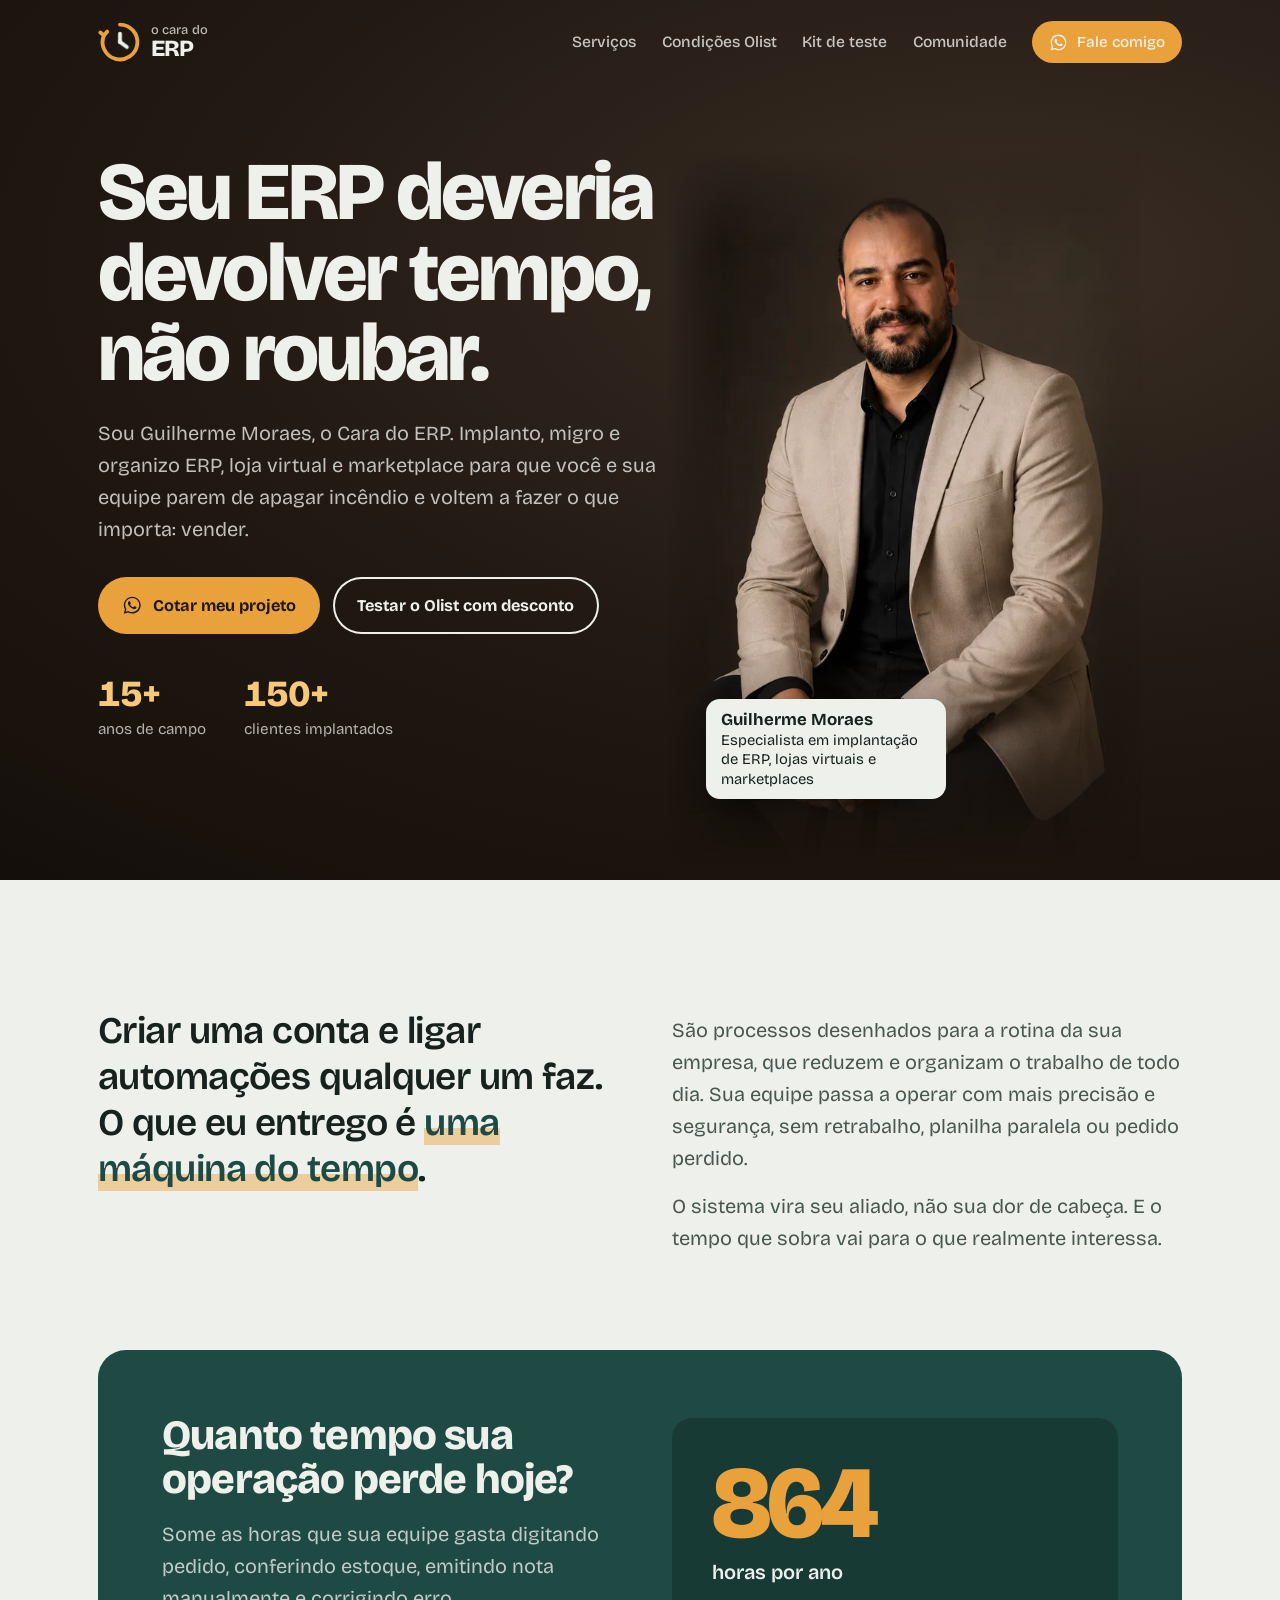
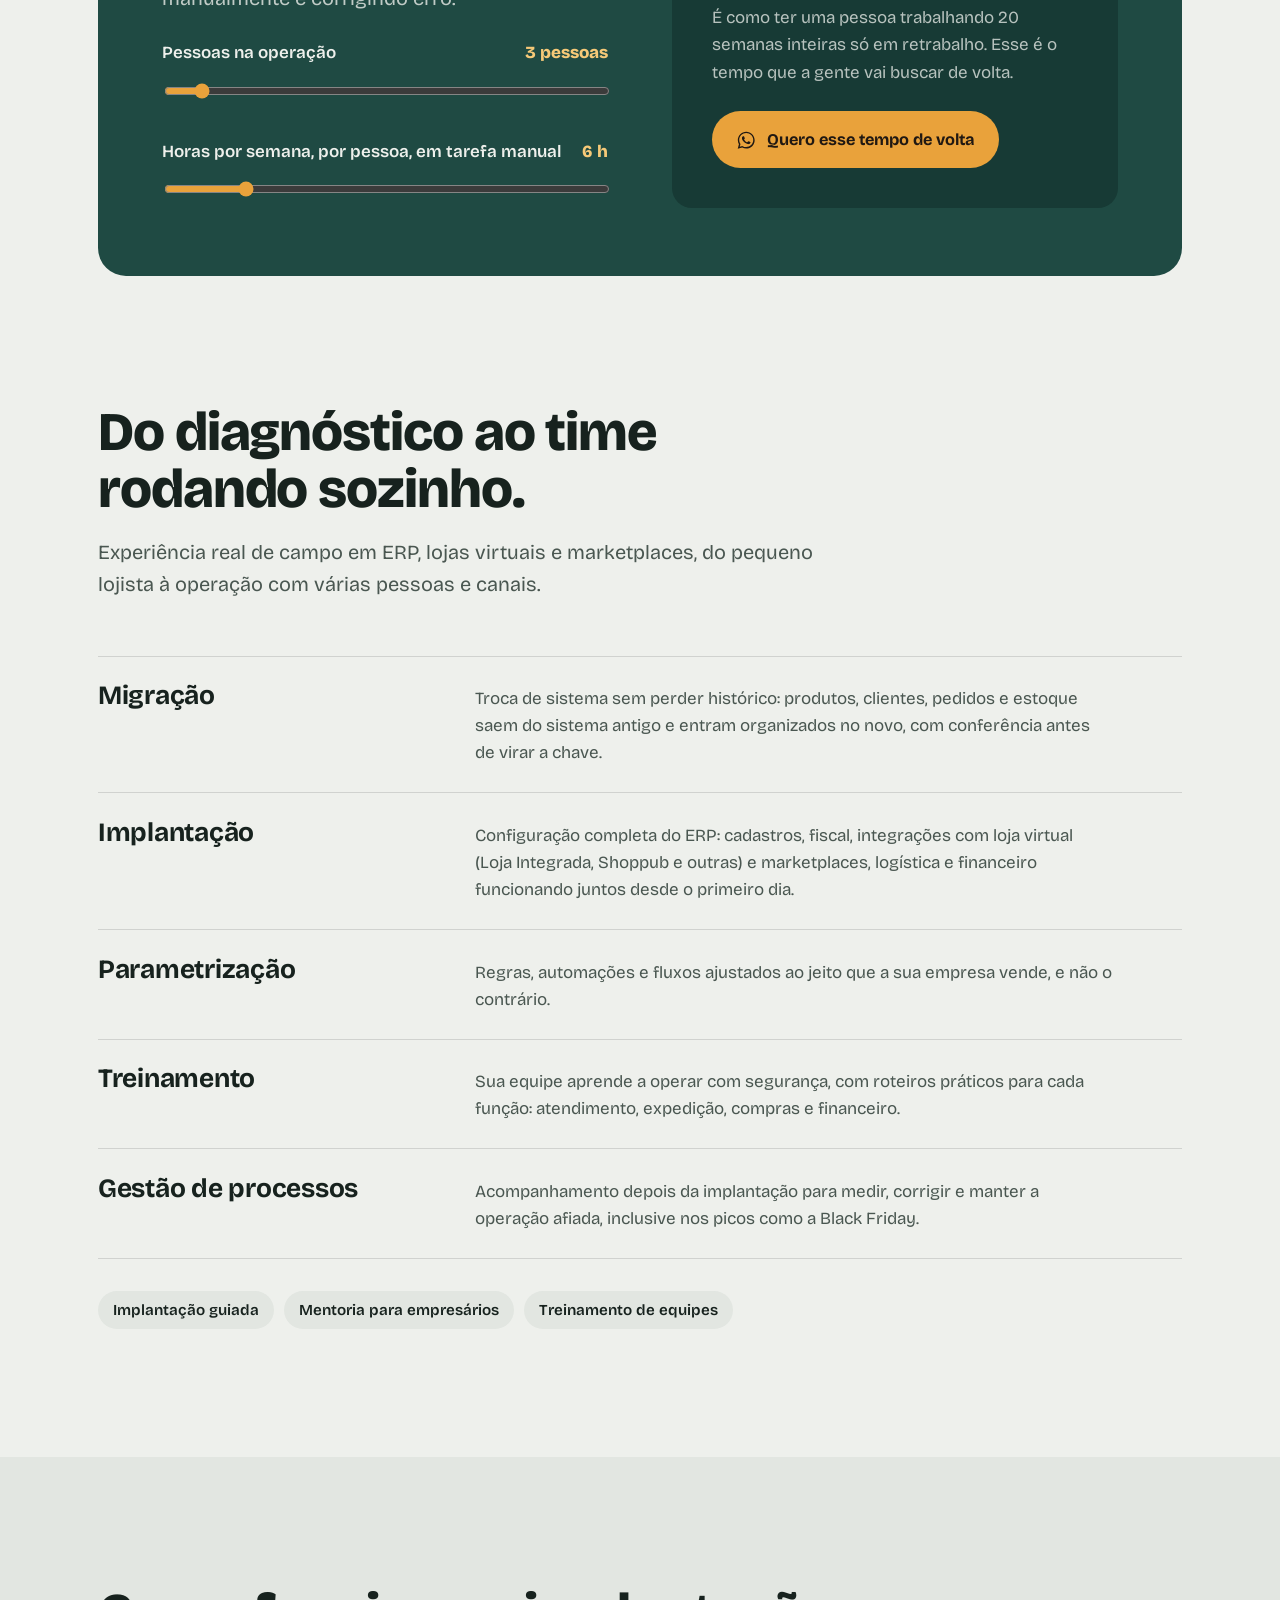
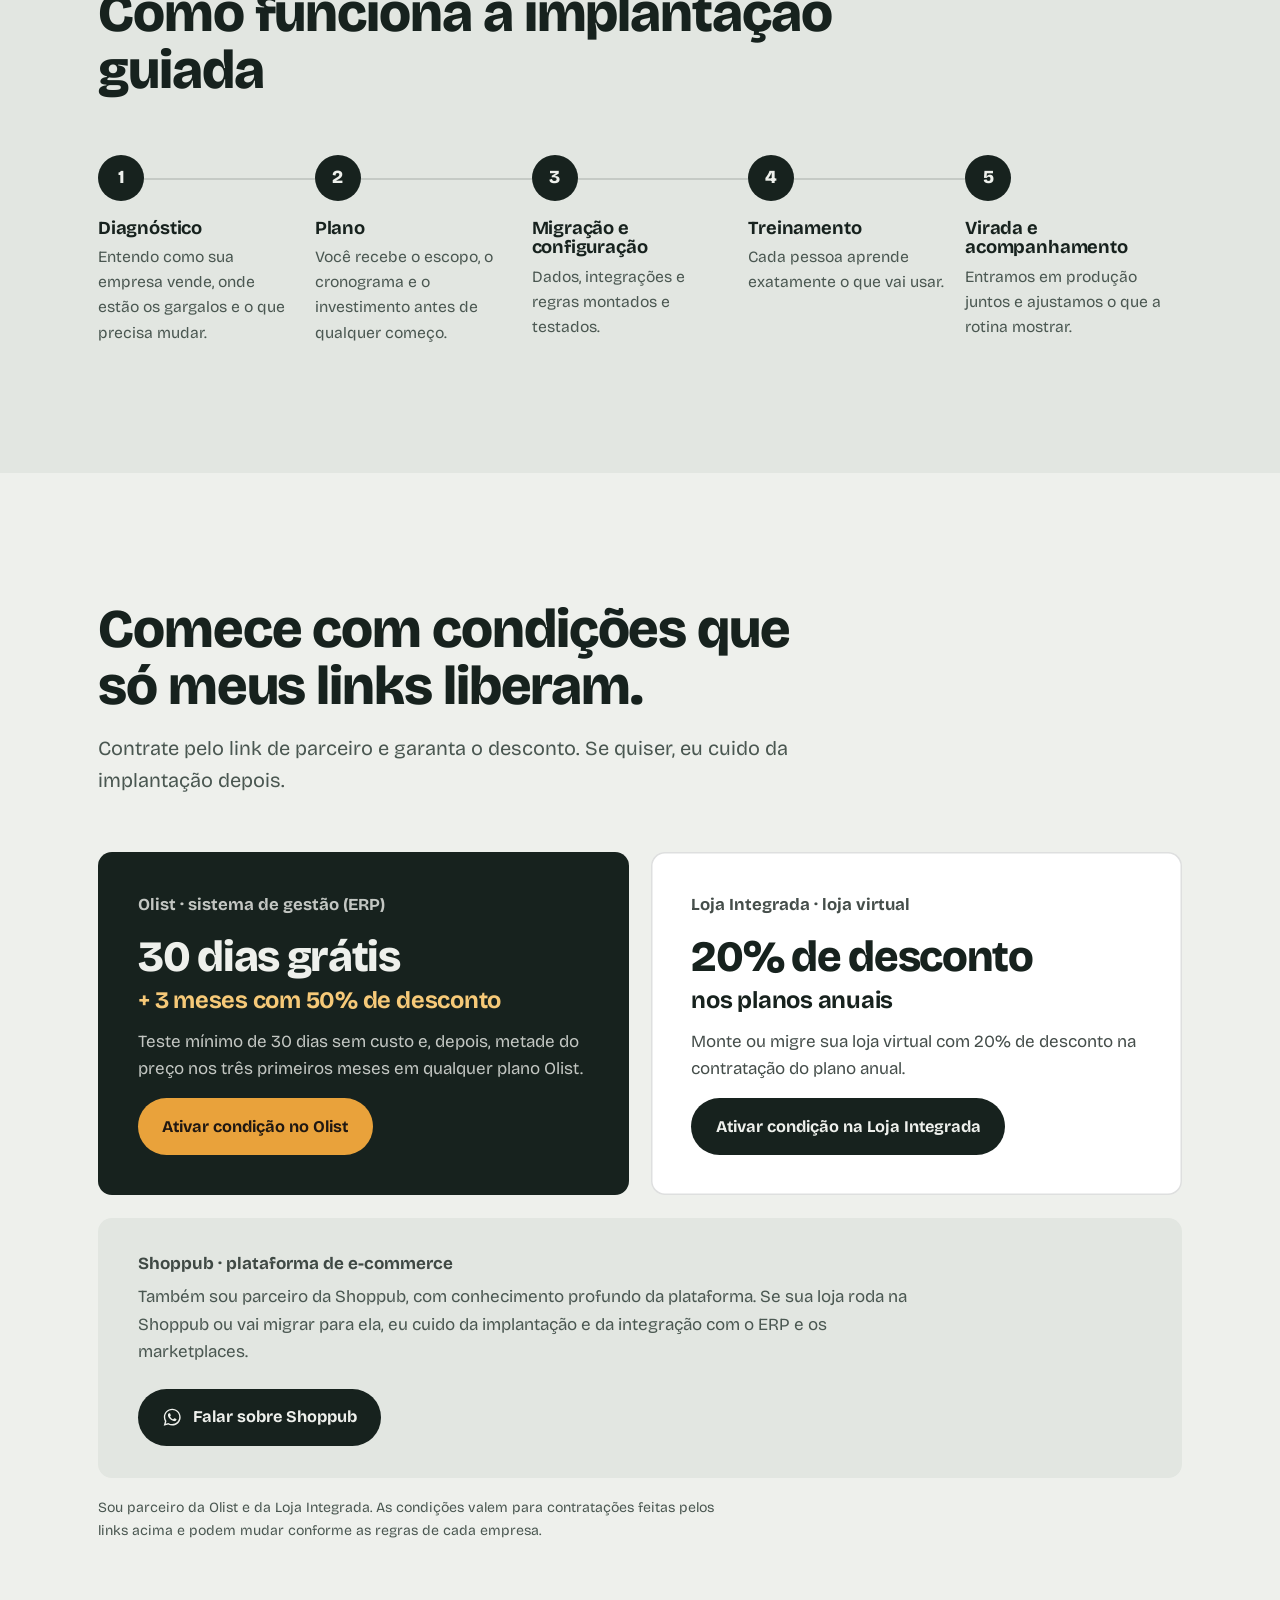
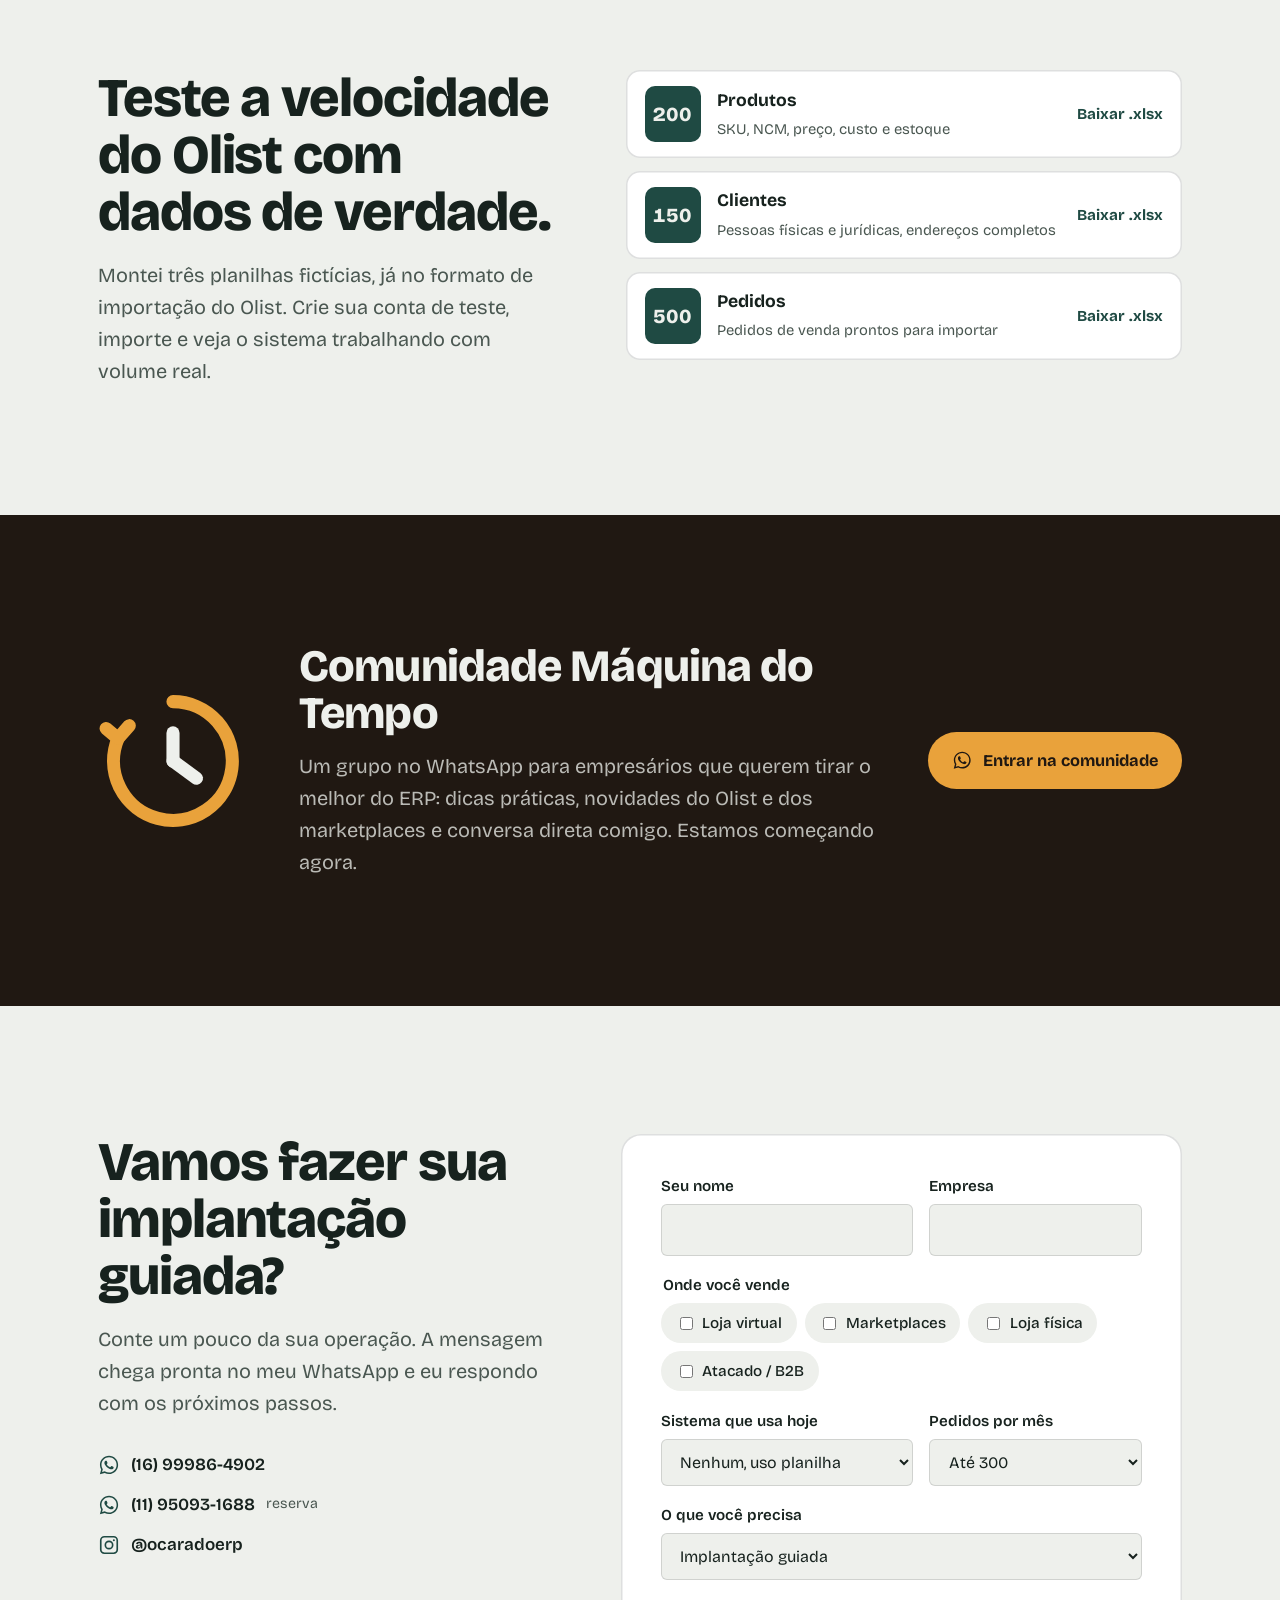
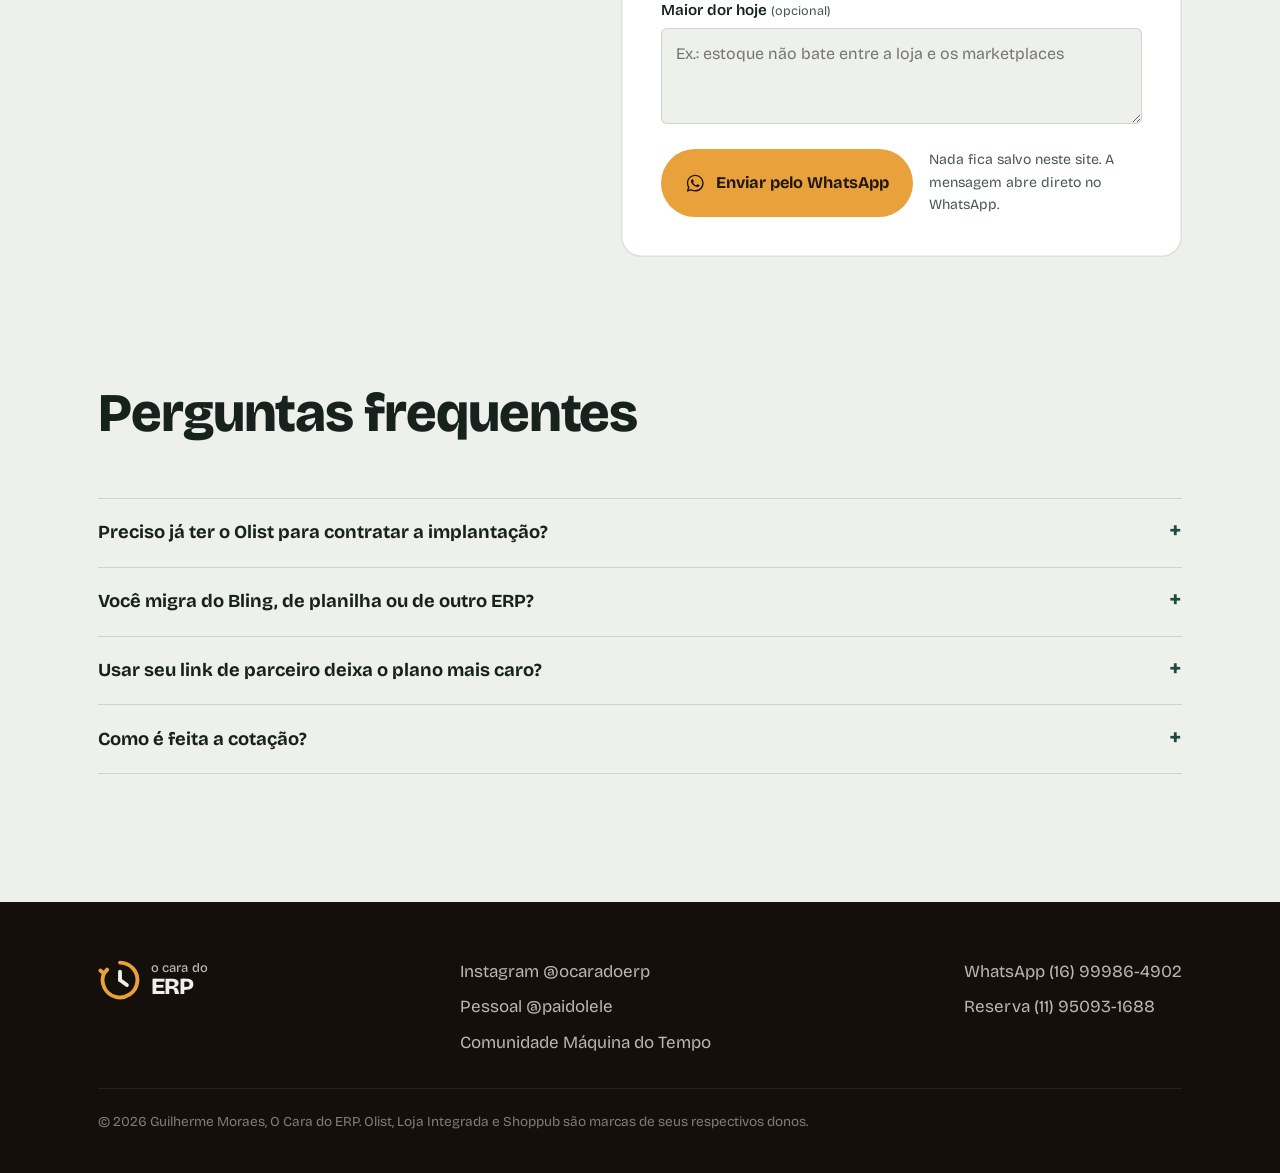
==== index.html @ 2f82018b "Add files via upload" ====
<!doctype html>
<html lang="pt-BR">
<head>
<meta charset="utf-8">
<meta name="viewport" content="width=device-width, initial-scale=1">
<title>O Cara do ERP · Guilherme Moraes | Implantação e migração de ERP, lojas virtuais e marketplaces</title>
<meta name="description" content="Guilherme Moraes, O Cara do ERP: mais de 15 anos e 150 clientes em implantação, migração, parametrização e treinamento de ERP, lojas virtuais e marketplaces. Condições exclusivas Olist e Loja Integrada.">
<link rel="canonical" href="https://www.ocaradoerp.com.br/">
<meta name="theme-color" content="#201812">
<meta property="og:type" content="website">
<meta property="og:locale" content="pt_BR">
<meta property="og:url" content="https://www.ocaradoerp.com.br/">
<meta property="og:title" content="O Cara do ERP · Guilherme Moraes">
<meta property="og:description" content="Seu ERP deveria devolver tempo, não roubar. Implantação guiada, migração, mentoria e treinamento.">
<meta property="og:image" content="https://www.ocaradoerp.com.br/assets/img/og-ocaradoerp.jpg">
<meta property="og:image:width" content="1200">
<meta property="og:image:height" content="630">
<meta name="twitter:card" content="summary_large_image">
<link rel="icon" href="assets/img/favicon.svg" type="image/svg+xml">
<link rel="apple-touch-icon" href="assets/img/apple-touch-icon.png">
<link rel="preconnect" href="https://fonts.googleapis.com">
<link rel="preconnect" href="https://fonts.gstatic.com" crossorigin>
<link href="https://fonts.googleapis.com/css2?family=Bricolage+Grotesque:opsz,wght@12..96,400;12..96,500;12..96,600;12..96,700;12..96,800&display=swap" rel="stylesheet">

<script type="application/ld+json">
{
  "@context": "https://schema.org",
  "@type": "ProfessionalService",
  "name": "O Cara do ERP",
  "url": "https://www.ocaradoerp.com.br/",
  "image": "https://www.ocaradoerp.com.br/assets/img/guilherme-moraes-1000.jpg",
  "telephone": "+55 16 99986-4902",
  "areaServed": "BR",
  "description": "Implantação, migração, parametrização, treinamento e gestão de processos em ERP, lojas virtuais e marketplaces.",
  "founder": {
    "@type": "Person",
    "name": "Guilherme Moraes",
    "jobTitle": "Especialista em implantação de ERP",
    "sameAs": ["https://www.instagram.com/ocaradoerp/"]
  },
  "sameAs": ["https://www.instagram.com/ocaradoerp/"]
}
</script>

<!--
  RASTREAMENTO (opcional) — para tráfego pago, descomente e troque os IDs:
  1) Google Analytics 4: troque G-XXXXXXXXXX
  <script async src="https://www.googletagmanager.com/gtag/js?id=G-XXXXXXXXXX"></script>
  <script>window.dataLayer=window.dataLayer||[];function gtag(){dataLayer.push(arguments)}gtag('js',new Date());gtag('config','G-XXXXXXXXXX');</script>

  2) Meta Pixel (Instagram/Facebook Ads): troque SEU_PIXEL_ID
  <script>!function(f,b,e,v,n,t,s){if(f.fbq)return;n=f.fbq=function(){n.callMethod?n.callMethod.apply(n,arguments):n.queue.push(arguments)};if(!f._fbq)f._fbq=n;n.push=n;n.loaded=!0;n.version='2.0';n.queue=[];t=b.createElement(e);t.async=!0;t.src=v;s=b.getElementsByTagName(e)[0];s.parentNode.insertBefore(t,s)}(window,document,'script','https://connect.facebook.net/en_US/fbevents.js');fbq('init','SEU_PIXEL_ID');fbq('track','PageView');</script>

  Os cliques em WhatsApp, Olist, Loja Integrada, downloads e envio da cotação já disparam eventos automaticamente.
-->

<style>
:root{
  --cafe:#201812;
  --cafe-2:#2c221b;
  --papel:#EEF0EC;
  --papel-2:#E2E6E1;
  --tinta:#17221E;
  --tinta-2:#4A5751;
  --petroleo:#1F4A43;
  --petroleo-2:#173A35;
  --ambar:#E9A23B;
  --ambar-claro:#F6C978;
  --linha:rgba(23,34,30,.14);
  --raio-s:6px;
  --raio-m:14px;
  --gutter:clamp(16px,4vw,48px);
  --largura:1180px;
}
*{box-sizing:border-box}
html{scroll-behavior:smooth;-webkit-text-size-adjust:100%}
@media (prefers-reduced-motion:reduce){html{scroll-behavior:auto}*{animation:none!important;transition:none!important}}
body{margin:0;background:var(--papel);color:var(--tinta);font-family:"Bricolage Grotesque",system-ui,sans-serif;font-size:1.0625rem;line-height:1.6;font-optical-sizing:auto;overflow-x:hidden}
img{max-width:100%;display:block}
a{color:inherit}
:focus-visible{outline:3px solid var(--ambar);outline-offset:3px;border-radius:4px}
.wrap{max-width:var(--largura);margin:0 auto;padding:0 var(--gutter)}
h1,h2,h3{line-height:1.05;margin:0;font-weight:700;letter-spacing:-.02em}
h2{font-size:clamp(2rem,4.6vw,3.4rem);font-weight:800}
h3{font-size:1.3rem;letter-spacing:-.01em}
p{margin:0}
.lead{font-size:clamp(1.1rem,1.6vw,1.25rem);color:var(--tinta-2);max-width:60ch}

/* botões */
.btn{display:inline-flex;align-items:center;gap:.6em;font:inherit;font-weight:700;font-size:1.02rem;text-decoration:none;border:0;border-radius:999px;padding:.95em 1.5em;cursor:pointer;white-space:nowrap;transition:transform .15s ease,background-color .15s ease}
.btn:active{transform:translateY(1px)}
.btn svg{width:1.25em;height:1.25em;flex:none}
.btn-zap{background:var(--ambar);color:var(--cafe)}
.btn-zap:hover{background:var(--ambar-claro)}
.btn-linha{background:transparent;color:inherit;box-shadow:inset 0 0 0 2px currentColor}
.btn-linha:hover{background:rgba(255,255,255,.08)}
.btn-escuro{background:var(--tinta);color:var(--papel)}
.btn-escuro:hover{background:var(--petroleo)}

/* topo */
.topo{position:absolute;inset:0 0 auto 0;z-index:5}
.topo .wrap{display:flex;align-items:center;justify-content:space-between;height:84px}
.marca{display:flex;align-items:center;gap:.55rem;text-decoration:none;color:var(--papel)}
.marca svg{width:44px;height:44px;flex:none}
.marca span{display:flex;flex-direction:column;line-height:1}
.marca small{font-size:.8rem;font-weight:500;opacity:.75;letter-spacing:.01em}
.marca b{font-size:1.45rem;font-weight:800;letter-spacing:-.03em}
.topo nav{display:flex;gap:1.6rem;align-items:center}
.topo nav a{color:var(--papel);text-decoration:none;font-weight:500;opacity:.8;font-size:.98rem}
.topo nav a:hover{opacity:1}
.topo nav a.btn{opacity:1}
.topo .btn{padding:.6em 1.1em;font-size:.95rem}
@media (max-width:860px){.topo nav a:not(.btn){display:none}}

/* hero */
.hero{background:radial-gradient(120% 90% at 78% 30%,#3a2d24 0%,var(--cafe) 55%,#150f0b 100%);color:var(--papel);position:relative;overflow:hidden}
.hero .wrap{display:grid;grid-template-columns:1.1fr .9fr;align-items:end;gap:2rem;min-height:min(100svh,880px);padding-top:110px}
.hero-texto{padding-bottom:clamp(48px,8vw,96px);align-self:center}
.hero .origem{display:inline-block;background:rgba(233,162,59,.14);color:var(--ambar-claro);border:1px solid rgba(233,162,59,.35);padding:.35em .9em;border-radius:999px;font-weight:600;font-size:.95rem;margin-bottom:1.4rem}
.hero .origem[hidden]{display:none}
.hero h1{font-size:clamp(2.6rem,6.4vw,5.4rem);font-weight:800;letter-spacing:-.035em;line-height:.98;max-width:13ch}
.hero h1 .relogio{display:inline-block;width:.78em;height:.78em;vertical-align:-.04em;margin:0 .02em}
.hero .lead{color:rgba(238,240,236,.78);margin-top:1.5rem;max-width:46ch}
.hero .acoes{display:flex;flex-wrap:wrap;gap:.8rem;margin-top:2rem}
.provas{display:flex;gap:2.4rem;margin-top:2.6rem;flex-wrap:wrap}
.provas div{display:flex;flex-direction:column}
.provas strong{font-size:2.3rem;font-weight:800;letter-spacing:-.03em;line-height:1;color:var(--ambar-claro);font-variant-numeric:tabular-nums}
.provas span{font-size:.95rem;opacity:.72;margin-top:.3rem}
.hero-foto{align-self:end;position:relative;justify-self:end;width:100%;max-width:520px}
.hero-foto img{width:100%;height:auto;-webkit-mask-image:linear-gradient(to bottom,transparent 0,#000 14%,#000 70%,transparent 100%),linear-gradient(to right,transparent 0,#000 12%,#000 88%,transparent 100%);-webkit-mask-composite:source-in;mask-image:linear-gradient(to bottom,transparent 0,#000 14%,#000 70%,transparent 100%),linear-gradient(to right,transparent 0,#000 12%,#000 88%,transparent 100%);mask-composite:intersect}
.hero-foto figcaption{position:absolute;left:8%;bottom:9%;background:var(--papel);color:var(--tinta);padding:.7em 1em;border-radius:var(--raio-m);font-size:.92rem;line-height:1.3;max-width:15rem;box-shadow:0 18px 40px -18px rgba(0,0,0,.6)}
.hero-foto figcaption b{display:block;font-size:1.05rem}
@media (max-width:860px){
  .hero .wrap{grid-template-columns:1fr;min-height:0;padding-top:100px;gap:0}
  .hero-texto{padding-bottom:1rem}
  .hero-foto{justify-self:center;max-width:380px;margin-top:1rem}
  .hero-foto figcaption{left:0;bottom:12%}
}

/* animação de entrada única: ponteiros do relógio voltando no tempo */
.ponteiro-m{transform-origin:24px 24px;animation:volta 1.6s cubic-bezier(.3,.7,.2,1) .2s both}
.ponteiro-h{transform-origin:24px 24px;animation:volta-h 1.6s cubic-bezier(.3,.7,.2,1) .2s both}
@keyframes volta{from{transform:rotate(720deg)}to{transform:rotate(0)}}
@keyframes volta-h{from{transform:rotate(60deg)}to{transform:rotate(0)}}

/* seções */
section{padding:clamp(72px,10vw,128px) 0}
.cab{display:grid;gap:1.1rem;margin-bottom:clamp(36px,5vw,56px);max-width:760px}

/* manifesto */
.manifesto{padding-bottom:0}
.manifesto p.grande{font-size:clamp(1.5rem,3.2vw,2.35rem);line-height:1.22;font-weight:600;letter-spacing:-.015em;max-width:28ch}
.manifesto p.grande em{font-style:normal;color:var(--petroleo);background:linear-gradient(transparent 62%,rgba(233,162,59,.45) 62%)}
.manifesto .colunas{display:grid;grid-template-columns:1fr 1fr;gap:clamp(24px,5vw,72px);align-items:start}
.manifesto .colunas .lead{margin-top:.4rem}
.manifesto .colunas .lead + .lead{margin-top:1rem}
@media (max-width:860px){.manifesto .colunas{grid-template-columns:1fr}}

/* calculadora */
.calc{background:var(--petroleo);color:var(--papel);border-radius:28px;margin:clamp(56px,8vw,96px) var(--gutter) 0;padding:clamp(32px,5vw,64px);max-width:calc(var(--largura) - 2*var(--gutter));display:grid;grid-template-columns:1fr 1fr;gap:clamp(28px,5vw,64px);align-items:center}
@media (min-width:1180px){.calc{margin-left:auto;margin-right:auto}}
.calc h2{font-size:clamp(1.8rem,3.4vw,2.6rem)}
.calc .lead{color:rgba(238,240,236,.78);margin-top:1rem}
.campo-faixa{margin-top:1.6rem}
.campo-faixa label{display:flex;justify-content:space-between;font-weight:600;margin-bottom:.5rem;gap:1rem}
.campo-faixa output{font-variant-numeric:tabular-nums;color:var(--ambar-claro);font-weight:800;white-space:nowrap}
input[type=range]{width:100%;accent-color:var(--ambar);height:28px;cursor:pointer}
.resultado{background:var(--petroleo-2);border-radius:20px;padding:clamp(24px,4vw,40px);text-align:left}
.resultado .num{font-size:clamp(3.6rem,9vw,6.4rem);font-weight:800;letter-spacing:-.045em;line-height:.9;color:var(--ambar);font-variant-numeric:tabular-nums}
.resultado .unid{font-size:1.25rem;font-weight:600;margin-top:.4rem}
.resultado p{color:rgba(238,240,236,.75);margin-top:1rem;max-width:36ch}
.resultado .btn{margin-top:1.6rem}
@media (max-width:860px){.calc{grid-template-columns:1fr;border-radius:20px}}

/* serviços */
.servicos ul{list-style:none;margin:0;padding:0;border-top:1px solid var(--linha)}
.servicos li{display:grid;grid-template-columns:minmax(180px,.8fr) 1.6fr;gap:1.5rem;padding:1.6rem 0;border-bottom:1px solid var(--linha);align-items:baseline}
.servicos li h3{font-size:clamp(1.3rem,2.2vw,1.65rem)}
.servicos li p{color:var(--tinta-2);max-width:58ch}
@media (max-width:640px){.servicos li{grid-template-columns:1fr;gap:.4rem}}
.formatos{display:flex;flex-wrap:wrap;gap:.6rem;margin-top:2rem}
.formatos span{background:var(--papel-2);border-radius:999px;padding:.45em 1em;font-weight:600;font-size:.95rem}

/* processo (sequência real) */
.processo{background:var(--papel-2)}
.passos{list-style:none;margin:0;padding:0;display:grid;grid-template-columns:repeat(5,1fr);gap:0;counter-reset:passo;position:relative}
.passos li{counter-increment:passo;padding:0 1.2rem 0 0;position:relative}
.passos li::before{content:counter(passo);display:grid;place-items:center;width:46px;height:46px;border-radius:50%;background:var(--tinta);color:var(--papel);font-weight:800;font-size:1.15rem;margin-bottom:1.1rem;position:relative;z-index:1}
.passos li::after{content:"";position:absolute;top:23px;left:46px;right:0;height:2px;background:var(--linha)}
.passos li:last-child::after{display:none}
.passos h3{font-size:1.15rem;margin-bottom:.4rem}
.passos p{color:var(--tinta-2);font-size:.98rem}
@media (max-width:900px){
  .passos{grid-template-columns:1fr;gap:1.6rem}
  .passos li{display:grid;grid-template-columns:46px 1fr;column-gap:1rem;padding:0}
  .passos li::before{margin:0;grid-row:span 2}
  .passos li::after{top:46px;left:22px;width:2px;height:calc(100% - 46px + 1.6rem);right:auto}
}

/* parceiros */
.parceiros .grade{display:grid;grid-template-columns:1fr 1fr;gap:1.4rem}
.cupom{position:relative;border-radius:var(--raio-m);padding:clamp(26px,3.5vw,40px);display:flex;flex-direction:column;gap:1rem;overflow:hidden}
.cupom.olist{background:var(--tinta);color:var(--papel)}
.cupom.li{background:#fff;color:var(--tinta);box-shadow:inset 0 0 0 1.5px var(--linha)}
.cupom .quem{font-weight:700;font-size:1.05rem;opacity:.8}
.cupom .oferta{font-size:clamp(1.9rem,3.6vw,2.7rem);font-weight:800;letter-spacing:-.03em;line-height:1.02}
.cupom.olist .oferta small{color:var(--ambar-claro)}
.cupom .oferta small{display:block;font-size:.55em;font-weight:700;letter-spacing:-.01em;margin-top:.35em}
.cupom p:not(.oferta){opacity:.8;max-width:44ch}
.cupom .btn{align-self:flex-start;margin-top:auto}
.parceiro-extra{margin-top:1.4rem;border-radius:var(--raio-m);background:var(--papel-2);padding:clamp(22px,3vw,32px) clamp(26px,3.5vw,40px);display:flex;gap:1.5rem 2.5rem;align-items:center;justify-content:space-between;flex-wrap:wrap}
.parceiro-extra .quem{font-weight:700;opacity:.8;display:block;margin-bottom:.4rem}
.parceiro-extra p{color:var(--tinta-2);max-width:70ch}
.aviso{font-size:.88rem;color:var(--tinta-2);margin-top:1.2rem;max-width:70ch}
@media (max-width:860px){.parceiros .grade{grid-template-columns:1fr}}

/* kit */
.kit .grade{display:grid;grid-template-columns:1fr 1.2fr;gap:clamp(24px,5vw,72px);align-items:start}
.arquivos{display:grid;gap:.8rem}
.arquivo{display:grid;grid-template-columns:56px 1fr auto;align-items:center;gap:1rem;background:#fff;border-radius:var(--raio-m);padding:1rem 1.2rem;text-decoration:none;box-shadow:inset 0 0 0 1.5px var(--linha);transition:box-shadow .15s}
.arquivo:hover{box-shadow:inset 0 0 0 2px var(--petroleo)}
.arquivo .ico{width:56px;height:56px;border-radius:10px;background:var(--petroleo);color:var(--papel);display:grid;place-items:center;font-weight:800;font-size:1.25rem;font-variant-numeric:tabular-nums;line-height:1}
.arquivo b{display:block;font-size:1.1rem}
.arquivo small{color:var(--tinta-2);font-size:.92rem}
.arquivo .baixar{font-weight:700;color:var(--petroleo);font-size:.95rem}
@media (max-width:860px){.kit .grade{grid-template-columns:1fr}}
@media (max-width:420px){.arquivo{grid-template-columns:48px 1fr}.arquivo .ico{width:48px;height:48px;font-size:1.05rem}.arquivo .baixar{grid-column:2}}

/* comunidade */
.comunidade{background:var(--cafe);color:var(--papel)}
.comunidade .wrap{display:grid;grid-template-columns:auto 1fr auto;gap:clamp(24px,4vw,56px);align-items:center}
.comunidade svg.grande{width:clamp(90px,12vw,150px);height:auto}
.comunidade h2{font-size:clamp(1.8rem,3.6vw,2.8rem)}
.comunidade .lead{color:rgba(238,240,236,.75);margin-top:.8rem}
@media (max-width:860px){.comunidade .wrap{grid-template-columns:1fr}}

/* cotação */
.cotacao .grade{display:grid;grid-template-columns:.9fr 1.1fr;gap:clamp(28px,5vw,80px);align-items:start}
.cotacao .contatos{margin-top:2rem;display:grid;gap:.8rem}
.cotacao .contatos a{display:flex;gap:.7rem;align-items:center;text-decoration:none;font-weight:600}
.cotacao .contatos svg{width:22px;height:22px;color:var(--petroleo)}
form{background:#fff;border-radius:20px;padding:clamp(22px,3.5vw,40px);box-shadow:inset 0 0 0 1.5px var(--linha);display:grid;grid-template-columns:1fr 1fr;gap:1.1rem 1rem}
form .cheio{grid-column:1/-1}
form label,form legend{font-weight:600;font-size:.95rem;display:block;margin-bottom:.35rem}
form input[type=text],form select,form textarea{width:100%;font:inherit;font-size:1rem;padding:.75em .9em;border-radius:var(--raio-s);border:1.5px solid var(--linha);background:var(--papel);color:var(--tinta)}
form input:focus,form select:focus,form textarea:focus{outline:none;border-color:var(--petroleo);box-shadow:0 0 0 3px rgba(31,74,67,.18)}
form textarea{min-height:96px;resize:vertical}
fieldset{border:0;margin:0;padding:0}
.opcoes{display:flex;flex-wrap:wrap;gap:.5rem}
.opcoes label{margin:0;font-weight:500;display:inline-flex;align-items:center;gap:.4rem;background:var(--papel);border-radius:999px;padding:.45em .9em;cursor:pointer;border:1.5px solid transparent}
.opcoes input{accent-color:var(--petroleo)}
.opcoes label:has(input:checked){border-color:var(--petroleo);background:#fff}
form .btn{justify-self:start}
form .nota{font-size:.88rem;color:var(--tinta-2);align-self:center}
.erro{color:#a1301e;font-size:.9rem;font-weight:600;grid-column:1/-1}
.erro[hidden]{display:none}
@media (max-width:860px){.cotacao .grade{grid-template-columns:1fr}}
@media (max-width:560px){form{grid-template-columns:1fr}}

/* faq */
.faq{padding-top:0}
.faq details{border-bottom:1px solid var(--linha);padding:1.2rem 0}
.faq details:first-of-type{border-top:1px solid var(--linha)}
.faq summary{cursor:pointer;font-weight:700;font-size:1.15rem;list-style:none;display:flex;justify-content:space-between;gap:1rem}
.faq summary::-webkit-details-marker{display:none}
.faq summary::after{content:"+";font-size:1.5rem;line-height:1;color:var(--petroleo);transition:transform .2s}
.faq details[open] summary::after{transform:rotate(45deg)}
.faq details p{color:var(--tinta-2);margin-top:.7rem;max-width:68ch}

/* rodapé */
footer{background:#150f0b;color:rgba(238,240,236,.75);padding:56px 0 calc(40px + env(safe-area-inset-bottom))}
footer .wrap{display:flex;flex-wrap:wrap;gap:2rem;justify-content:space-between;align-items:flex-start}
footer a{text-decoration:none}
footer a:hover{color:var(--ambar-claro)}
footer ul{list-style:none;margin:0;padding:0;display:grid;gap:.5rem}
footer .marca{color:var(--papel)}
footer .rodape-fim{width:100%;font-size:.85rem;opacity:.65;border-top:1px solid rgba(238,240,236,.12);padding-top:1.4rem}

/* botão flutuante (celular) */
.flutuante{position:fixed;right:16px;bottom:calc(16px + env(safe-area-inset-bottom));z-index:20;width:58px;height:58px;border-radius:50%;background:#25D366;color:#fff;display:none;place-items:center;box-shadow:0 10px 30px -8px rgba(0,0,0,.45)}
.flutuante svg{width:30px;height:30px}
@media (max-width:860px){.flutuante{display:grid}}
</style>
</head>
<body>

<!-- ícones reutilizáveis -->
<svg width="0" height="0" style="position:absolute" aria-hidden="true">
  <symbol id="i-zap" viewBox="0 0 24 24"><path fill="currentColor" d="M12.04 2C6.58 2 2.13 6.45 2.13 11.91c0 1.75.46 3.45 1.32 4.95L2.05 22l5.25-1.38c1.45.79 3.08 1.21 4.74 1.21 5.46 0 9.91-4.45 9.91-9.91C21.95 6.45 17.5 2 12.04 2Zm0 18.15c-1.48 0-2.93-.4-4.2-1.15l-.3-.18-3.12.82.83-3.04-.2-.31a8.2 8.2 0 0 1-1.26-4.38c0-4.54 3.7-8.24 8.25-8.24 4.54 0 8.24 3.7 8.24 8.24 0 4.55-3.7 8.24-8.24 8.24Zm4.52-6.17c-.25-.12-1.47-.72-1.69-.81-.23-.08-.39-.12-.56.13-.16.25-.64.81-.79.97-.14.17-.29.19-.54.06-.25-.12-1.05-.39-1.99-1.23-.74-.66-1.23-1.47-1.38-1.72-.14-.25-.02-.38.11-.51.11-.11.25-.29.37-.43.13-.15.17-.25.25-.42.08-.17.04-.31-.02-.43-.06-.13-.56-1.35-.77-1.84-.2-.48-.41-.42-.56-.43h-.48c-.17 0-.43.06-.66.31-.22.25-.86.85-.86 2.07 0 1.22.89 2.4 1.01 2.56.12.17 1.75 2.67 4.24 3.74.59.26 1.05.41 1.41.52.59.19 1.13.16 1.56.1.48-.07 1.47-.6 1.67-1.18.21-.58.21-1.07.14-1.18-.06-.1-.22-.16-.47-.28Z"/></symbol>
  <symbol id="i-insta" viewBox="0 0 24 24"><path fill="none" stroke="currentColor" stroke-width="1.8" d="M7 3h10a4 4 0 0 1 4 4v10a4 4 0 0 1-4 4H7a4 4 0 0 1-4-4V7a4 4 0 0 1 4-4Z"/><circle cx="12" cy="12" r="4" fill="none" stroke="currentColor" stroke-width="1.8"/><circle cx="17.3" cy="6.7" r="1.1" fill="currentColor"/></symbol>
  <symbol id="i-relogio" viewBox="0 0 48 48">
    <path d="M24 5a19 19 0 1 1-17.6 11.8" fill="none" stroke="currentColor" stroke-width="4.2" stroke-linecap="round"/>
    <path d="M2.6 13.6l3.8 3.2 3.6-4.1" fill="none" stroke="currentColor" stroke-width="4.2" stroke-linecap="round" stroke-linejoin="round"/>
  </symbol>
</svg>

<header class="topo">
  <div class="wrap">
    <a class="marca" href="#inicio" aria-label="O Cara do ERP, início">
      <svg viewBox="0 0 48 48" aria-hidden="true"><use href="#i-relogio" color="#E9A23B"/><path class="ponteiro-h" d="M24 24V15" stroke="#EEF0EC" stroke-width="4.2" stroke-linecap="round"/><path class="ponteiro-m" d="M24 24l7.5 5.5" stroke="#EEF0EC" stroke-width="4.2" stroke-linecap="round"/></svg>
      <span><small>o cara do</small><b>ERP</b></span>
    </a>
    <nav aria-label="Principal">
      <a href="#servicos">Serviços</a>
      <a href="#parceiros">Condições Olist</a>
      <a href="#kit">Kit de teste</a>
      <a href="#comunidade">Comunidade</a>
      <a class="btn btn-zap" href="https://wa.me/5516999864902" data-zap="topo"><svg aria-hidden="true"><use href="#i-zap"/></svg>Fale comigo</a>
    </nav>
  </div>
</header>

<main id="inicio">
  <section class="hero" style="padding:0">
    <div class="wrap">
      <div class="hero-texto">
        <p class="origem" id="origem" hidden></p>
        <h1>Seu ERP deveria devolver tempo, não roubar.</h1>
        <p class="lead">Sou Guilherme Moraes, o Cara do ERP. Implanto, migro e organizo ERP, loja virtual e marketplace para que você e sua equipe parem de apagar incêndio e voltem a fazer o que importa: vender.</p>
        <div class="acoes">
          <a class="btn btn-zap" href="#cotacao"><svg aria-hidden="true"><use href="#i-zap"/></svg>Cotar meu projeto</a>
          <a class="btn btn-linha" href="#parceiros">Testar o Olist com desconto</a>
        </div>
        <div class="provas">
          <div><strong>15+</strong><span>anos de campo</span></div>
          <div><strong>150+</strong><span>clientes implantados</span></div>
        </div>
      </div>
      <figure class="hero-foto">
        <picture>
          <source type="image/webp" srcset="assets/img/guilherme-moraes-640.webp 640w, assets/img/guilherme-moraes-1000.webp 1000w" sizes="(max-width:860px) 380px, 520px">
          <img src="assets/img/guilherme-moraes-1000.jpg" width="1000" height="1502" alt="Guilherme Moraes, o Cara do ERP, sentado, de blazer bege e camisa preta" fetchpriority="high">
        </picture>
        <figcaption><b>Guilherme Moraes</b>Especialista em implantação de ERP, lojas virtuais e marketplaces</figcaption>
      </figure>
    </div>
  </section>

  <section class="manifesto" aria-labelledby="t-manifesto">
    <div class="wrap colunas">
      <p class="grande" id="t-manifesto">Criar uma conta e ligar automações qualquer um faz. O que eu entrego é <em>uma máquina do tempo</em>.</p>
      <div>
        <p class="lead">São processos desenhados para a rotina da sua empresa, que reduzem e organizam o trabalho de todo dia. Sua equipe passa a operar com mais precisão e segurança, sem retrabalho, planilha paralela ou pedido perdido.</p>
        <p class="lead">O sistema vira seu aliado, não sua dor de cabeça. E o tempo que sobra vai para o que realmente interessa.</p>
      </div>
    </div>
  </section>

  <div class="calc" id="calculadora" role="region" aria-labelledby="t-calc">
    <div>
      <h2 id="t-calc">Quanto tempo sua operação perde hoje?</h2>
      <p class="lead">Some as horas que sua equipe gasta digitando pedido, conferindo estoque, emitindo nota manualmente e corrigindo erro.</p>
      <div class="campo-faixa">
        <label for="pessoas">Pessoas na operação <output id="o-pessoas" for="pessoas">3 pessoas</output></label>
        <input type="range" id="pessoas" min="1" max="30" value="3">
      </div>
      <div class="campo-faixa">
        <label for="horas">Horas por semana, por pessoa, em tarefa manual <output id="o-horas" for="horas">6 h</output></label>
        <input type="range" id="horas" min="1" max="30" value="6">
      </div>
    </div>
    <div class="resultado" aria-live="polite">
      <div class="num" id="r-horas">864</div>
      <div class="unid">horas por ano</div>
      <p id="r-texto">É como ter uma pessoa trabalhando quase 20 semanas inteiras só em retrabalho. Esse é o tempo que a gente vai buscar de volta.</p>
      <a class="btn btn-zap" href="#cotacao" id="r-cta"><svg aria-hidden="true"><use href="#i-zap"/></svg>Quero esse tempo de volta</a>
    </div>
  </div>

  <section class="servicos" id="servicos" aria-labelledby="t-serv">
    <div class="wrap">
      <div class="cab">
        <h2 id="t-serv">Do diagnóstico ao time rodando sozinho.</h2>
        <p class="lead">Experiência real de campo em ERP, lojas virtuais e marketplaces, do pequeno lojista à operação com várias pessoas e canais.</p>
      </div>
      <ul>
        <li><h3>Migração</h3><p>Troca de sistema sem perder histórico: produtos, clientes, pedidos e estoque saem do sistema antigo e entram organizados no novo, com conferência antes de virar a chave.</p></li>
        <li><h3>Implantação</h3><p>Configuração completa do ERP: cadastros, fiscal, integrações com loja virtual (Loja Integrada, Shoppub e outras) e marketplaces, logística e financeiro funcionando juntos desde o primeiro dia.</p></li>
        <li><h3>Parametrização</h3><p>Regras, automações e fluxos ajustados ao jeito que a sua empresa vende, e não o contrário.</p></li>
        <li><h3>Treinamento</h3><p>Sua equipe aprende a operar com segurança, com roteiros práticos para cada função: atendimento, expedição, compras e financeiro.</p></li>
        <li><h3>Gestão de processos</h3><p>Acompanhamento depois da implantação para medir, corrigir e manter a operação afiada, inclusive nos picos como a Black Friday.</p></li>
      </ul>
      <div class="formatos" aria-label="Formatos de atendimento">
        <span>Implantação guiada</span><span>Mentoria para empresários</span><span>Treinamento de equipes</span>
      </div>
    </div>
  </section>

  <section class="processo" aria-labelledby="t-proc">
    <div class="wrap">
      <div class="cab">
        <h2 id="t-proc">Como funciona a implantação guiada</h2>
      </div>
      <ol class="passos">
        <li><div><h3>Diagnóstico</h3><p>Entendo como sua empresa vende, onde estão os gargalos e o que precisa mudar.</p></div></li>
        <li><div><h3>Plano</h3><p>Você recebe o escopo, o cronograma e o investimento antes de qualquer começo.</p></div></li>
        <li><div><h3>Migração e configuração</h3><p>Dados, integrações e regras montados e testados.</p></div></li>
        <li><div><h3>Treinamento</h3><p>Cada pessoa aprende exatamente o que vai usar.</p></div></li>
        <li><div><h3>Virada e acompanhamento</h3><p>Entramos em produção juntos e ajustamos o que a rotina mostrar.</p></div></li>
      </ol>
    </div>
  </section>

  <section class="parceiros" id="parceiros" aria-labelledby="t-parc">
    <div class="wrap">
      <div class="cab">
        <h2 id="t-parc">Comece com condições que só meus links liberam.</h2>
        <p class="lead">Contrate pelo link de parceiro e garanta o desconto. Se quiser, eu cuido da implantação depois.</p>
      </div>
      <div class="grade">
        <article class="cupom olist">
          <span class="quem">Olist · sistema de gestão (ERP)</span>
          <p class="oferta">30 dias grátis<small>+ 3 meses com 50% de desconto</small></p>
          <p>Teste mínimo de 30 dias sem custo e, depois, metade do preço nos três primeiros meses em qualquer plano Olist.</p>
          <a class="btn btn-zap" href="https://olist.com/lp/sistema-de-gestao/?parceiro=OCARADOERP" target="_blank" rel="noopener sponsored" data-parceiro="olist">Ativar condição no Olist</a>
        </article>
        <article class="cupom li">
          <span class="quem">Loja Integrada · loja virtual</span>
          <p class="oferta">20% de desconto<small>nos planos anuais</small></p>
          <p>Monte ou migre sua loja virtual com 20% de desconto na contratação do plano anual.</p>
          <a class="btn btn-escuro" href="https://indiquei.app/NZOBMOE" target="_blank" rel="noopener sponsored" data-parceiro="loja-integrada">Ativar condição na Loja Integrada</a>
        </article>
      </div>
      <div class="parceiro-extra">
        <div>
          <span class="quem">Shoppub · plataforma de e-commerce</span>
          <p>Também sou parceiro da Shoppub, com conhecimento profundo da plataforma. Se sua loja roda na Shoppub ou vai migrar para ela, eu cuido da implantação e da integração com o ERP e os marketplaces.</p>
        </div>
        <a class="btn btn-escuro" href="https://wa.me/5516999864902?text=Ol%C3%A1%2C%20Guilherme!%20Quero%20falar%20sobre%20minha%20loja%20na%20Shoppub." data-zap="shoppub"><svg aria-hidden="true"><use href="#i-zap"/></svg>Falar sobre Shoppub</a>
      </div>
      <p class="aviso">Sou parceiro da Olist e da Loja Integrada. As condições valem para contratações feitas pelos links acima e podem mudar conforme as regras de cada empresa.</p>
    </div>
  </section>

  <section class="kit" id="kit" aria-labelledby="t-kit" style="padding-top:0">
    <div class="wrap grade">
      <div class="cab" style="margin:0">
        <h2 id="t-kit">Teste a velocidade do Olist com dados de verdade.</h2>
        <p class="lead">Montei três planilhas fictícias, já no formato de importação do Olist. Crie sua conta de teste, importe e veja o sistema trabalhando com volume real.</p>
      </div>
      <div class="arquivos">
        <a class="arquivo" href="assets/kit/produtos-200-olist.xlsx" download data-kit="produtos"><span class="ico">200</span><span><b>Produtos</b><small>SKU, NCM, preço, custo e estoque</small></span><span class="baixar">Baixar .xlsx</span></a>
        <a class="arquivo" href="assets/kit/clientes-150-olist.xlsx" download data-kit="clientes"><span class="ico">150</span><span><b>Clientes</b><small>Pessoas físicas e jurídicas, endereços completos</small></span><span class="baixar">Baixar .xlsx</span></a>
        <a class="arquivo" href="assets/kit/pedidos-500-olist.xlsx" download data-kit="pedidos"><span class="ico">500</span><span><b>Pedidos</b><small>Pedidos de venda prontos para importar</small></span><span class="baixar">Baixar .xlsx</span></a>
      </div>
    </div>
  </section>

  <section class="comunidade" id="comunidade" aria-labelledby="t-com">
    <div class="wrap">
      <svg class="grande" viewBox="0 0 48 48" aria-hidden="true"><use href="#i-relogio" color="#E9A23B"/><path d="M24 24V15" stroke="#EEF0EC" stroke-width="4.2" stroke-linecap="round"/><path d="M24 24l7.5 5.5" stroke="#EEF0EC" stroke-width="4.2" stroke-linecap="round"/></svg>
      <div>
        <h2 id="t-com">Comunidade Máquina do Tempo</h2>
        <p class="lead">Um grupo no WhatsApp para empresários que querem tirar o melhor do ERP: dicas práticas, novidades do Olist e dos marketplaces e conversa direta comigo. Estamos começando agora.</p>
      </div>
      <a class="btn btn-zap" href="https://chat.whatsapp.com/HYjwi8RYD5YH8qgoTvv7V4" target="_blank" rel="noopener" data-comunidade><svg aria-hidden="true"><use href="#i-zap"/></svg>Entrar na comunidade</a>
    </div>
  </section>

  <section class="cotacao" id="cotacao" aria-labelledby="t-cot">
    <div class="wrap grade">
      <div>
        <div class="cab" style="margin-bottom:0">
          <h2 id="t-cot">Vamos fazer sua implantação guiada?</h2>
          <p class="lead">Conte um pouco da sua operação. A mensagem chega pronta no meu WhatsApp e eu respondo com os próximos passos.</p>
        </div>
        <div class="contatos">
          <a href="https://wa.me/5516999864902" data-zap="contato"><svg aria-hidden="true"><use href="#i-zap"/></svg>(16) 99986-4902</a>
          <a href="https://wa.me/5511950931688" data-zap="reserva"><svg aria-hidden="true"><use href="#i-zap"/></svg>(11) 95093-1688 <small style="font-weight:400;color:var(--tinta-2)">reserva</small></a>
          <a href="https://www.instagram.com/ocaradoerp/" target="_blank" rel="noopener" data-insta><svg aria-hidden="true"><use href="#i-insta"/></svg>@ocaradoerp</a>
        </div>
      </div>

      <form id="form-cotacao" novalidate>
        <div><label for="f-nome">Seu nome</label><input type="text" id="f-nome" name="nome" autocomplete="name" required></div>
        <div><label for="f-empresa">Empresa</label><input type="text" id="f-empresa" name="empresa" autocomplete="organization"></div>
        <fieldset class="cheio">
          <legend>Onde você vende</legend>
          <div class="opcoes">
            <label><input type="checkbox" name="canais" value="Loja virtual">Loja virtual</label>
            <label><input type="checkbox" name="canais" value="Marketplaces">Marketplaces</label>
            <label><input type="checkbox" name="canais" value="Loja física">Loja física</label>
            <label><input type="checkbox" name="canais" value="Atacado / B2B">Atacado / B2B</label>
          </div>
        </fieldset>
        <div>
          <label for="f-erp">Sistema que usa hoje</label>
          <select id="f-erp" name="erp">
            <option>Nenhum, uso planilha</option>
            <option>Olist / Tiny</option>
            <option>Bling</option>
            <option>Outro ERP</option>
          </select>
        </div>
        <div>
          <label for="f-pedidos">Pedidos por mês</label>
          <select id="f-pedidos" name="pedidos">
            <option>Até 300</option>
            <option>300 a 1.000</option>
            <option>1.000 a 5.000</option>
            <option>Mais de 5.000</option>
          </select>
        </div>
        <div class="cheio">
          <label for="f-interesse">O que você precisa</label>
          <select id="f-interesse" name="interesse">
            <option>Implantação guiada</option>
            <option>Migração de sistema</option>
            <option>Mentoria</option>
            <option>Treinamento da equipe</option>
            <option>Ainda não sei, quero um diagnóstico</option>
          </select>
        </div>
        <div class="cheio"><label for="f-msg">Maior dor hoje <small style="font-weight:400;color:var(--tinta-2)">(opcional)</small></label><textarea id="f-msg" name="msg" placeholder="Ex.: estoque não bate entre a loja e os marketplaces"></textarea></div>
        <p class="erro" id="f-erro" hidden>Preencha seu nome para eu saber com quem estou falando.</p>
        <button class="btn btn-zap" type="submit"><svg aria-hidden="true"><use href="#i-zap"/></svg>Enviar pelo WhatsApp</button>
        <p class="nota">Nada fica salvo neste site. A mensagem abre direto no WhatsApp.</p>
      </form>
    </div>
  </section>

  <section class="faq" aria-labelledby="t-faq">
    <div class="wrap">
      <div class="cab"><h2 id="t-faq">Perguntas frequentes</h2></div>
      <details><summary>Preciso já ter o Olist para contratar a implantação?</summary><p>Não. Se você ainda não tem, crie a conta pelo meu link para garantir o desconto. Se já tem, eu entro na sua conta atual e organizo o que está lá.</p></details>
      <details><summary>Você migra do Bling, de planilha ou de outro ERP?</summary><p>Sim, migração é uma das minhas especialidades. Levo produtos, clientes, pedidos e estoque e confiro tudo antes da virada.</p></details>
      <details><summary>Usar seu link de parceiro deixa o plano mais caro?</summary><p>Não. Pelo link você recebe uma condição melhor do que a do site, e o valor do plano é pago direto à Olist ou à Loja Integrada.</p></details>
      <details><summary>Como é feita a cotação?</summary><p>Você me conta sobre a operação pelo formulário ou WhatsApp, fazemos uma conversa de diagnóstico e eu envio o escopo com prazo e investimento. Só começamos depois da sua aprovação.</p></details>
    </div>
  </section>
</main>

<footer>
  <div class="wrap">
    <a class="marca" href="#inicio" aria-label="O Cara do ERP, voltar ao início">
      <svg viewBox="0 0 48 48" aria-hidden="true"><use href="#i-relogio" color="#E9A23B"/><path d="M24 24V15" stroke="#EEF0EC" stroke-width="4.2" stroke-linecap="round"/><path d="M24 24l7.5 5.5" stroke="#EEF0EC" stroke-width="4.2" stroke-linecap="round"/></svg>
      <span><small>o cara do</small><b>ERP</b></span>
    </a>
    <ul>
      <li><a href="https://www.instagram.com/ocaradoerp/" target="_blank" rel="noopener" data-insta>Instagram @ocaradoerp</a></li>
      <li><a href="https://www.instagram.com/paidolele/" target="_blank" rel="noopener">Pessoal @paidolele</a></li>
      <li><a href="https://chat.whatsapp.com/HYjwi8RYD5YH8qgoTvv7V4" target="_blank" rel="noopener" data-comunidade>Comunidade Máquina do Tempo</a></li>
    </ul>
    <ul>
      <li><a href="https://wa.me/5516999864902" data-zap="rodape">WhatsApp (16) 99986-4902</a></li>
      <li><a href="https://wa.me/5511950931688" data-zap="rodape-reserva">Reserva (11) 95093-1688</a></li>
    </ul>
    <p class="rodape-fim">© <span id="ano">2026</span> Guilherme Moraes, O Cara do ERP. Olist, Loja Integrada e Shoppub são marcas de seus respectivos donos.</p>
  </div>
</footer>

<a class="flutuante" href="https://wa.me/5516999864902" aria-label="Falar no WhatsApp" data-zap="flutuante"><svg aria-hidden="true"><use href="#i-zap"/></svg></a>

<script>
(function(){
  var ZAP = '5516999864902';
  var params = new URLSearchParams(location.search);

  // Origem: domínios redirecionados chegam com ?origem=bling ou ?origem=tiny
  var origem = (params.get('origem') || params.get('utm_source') || '').toLowerCase();
  var faixa = document.getElementById('origem');
  var textos = {
    bling: 'Veio do Bling? Migração é comigo.',
    tiny: 'Tiny e Olist: é comigo mesmo.'
  };
  if (textos[origem]) { faixa.textContent = textos[origem]; faixa.hidden = false; }

  function rastrear(evento, dados){
    dados = dados || {};
    if (origem) dados.origem = origem;
    try { if (window.gtag) gtag('event', evento, dados); } catch(e){}
    try { if (window.fbq) fbq('trackCustom', evento, dados); } catch(e){}
  }
  function lead(){ try { if (window.fbq) fbq('track','Lead'); } catch(e){} try { if (window.gtag) gtag('event','generate_lead'); } catch(e){} }

  // Calculadora
  var p = document.getElementById('pessoas'), h = document.getElementById('horas');
  var rH = document.getElementById('r-horas'), rT = document.getElementById('r-texto');
  var fmt = new Intl.NumberFormat('pt-BR');
  var totalAno = 0;
  function calcular(){
    var pessoas = +p.value, horas = +h.value;
    document.getElementById('o-pessoas').textContent = pessoas + (pessoas === 1 ? ' pessoa' : ' pessoas');
    document.getElementById('o-horas').textContent = horas + ' h';
    totalAno = pessoas * horas * 48;
    var semanas = Math.round(totalAno / 44);
    rH.textContent = fmt.format(totalAno);
    rT.textContent = semanas >= 52
      ? 'É como pagar ' + fmt.format(Math.round(semanas/52*10)/10).replace('.', ',') + ' funcionário(s) o ano inteiro só para retrabalho. Esse é o tempo que a gente vai buscar de volta.'
      : 'É como ter uma pessoa trabalhando ' + semanas + ' semanas inteiras só em retrabalho. Esse é o tempo que a gente vai buscar de volta.';
  }
  p.addEventListener('input', calcular); h.addEventListener('input', calcular); calcular();
  document.getElementById('r-cta').addEventListener('click', function(){ rastrear('calculadora_cta', {horas_ano: totalAno}); });

  // Cliques
  document.querySelectorAll('[data-zap]').forEach(function(a){
    a.addEventListener('click', function(){ rastrear('clique_whatsapp', {local: a.dataset.zap}); lead(); });
    if (origem && a.href.indexOf('?')<0) { a.href += '?text=' + encodeURIComponent('Oi, Guilherme! Vim pelo site (' + origem + ').'); }
  });
  document.querySelectorAll('[data-parceiro]').forEach(function(a){
    a.addEventListener('click', function(){ rastrear('clique_parceiro', {parceiro: a.dataset.parceiro}); });
  });
  document.querySelectorAll('[data-kit]').forEach(function(a){
    a.addEventListener('click', function(){ rastrear('download_kit', {arquivo: a.dataset.kit}); });
  });
  document.querySelectorAll('[data-comunidade]').forEach(function(a){
    a.addEventListener('click', function(){ rastrear('entrar_comunidade'); });
  });

  // Formulário → WhatsApp
  var form = document.getElementById('form-cotacao');
  form.addEventListener('submit', function(ev){
    ev.preventDefault();
    var f = new FormData(form);
    var nome = (f.get('nome') || '').trim();
    var erro = document.getElementById('f-erro');
    if (!nome) { erro.hidden = false; document.getElementById('f-nome').focus(); return; }
    erro.hidden = true;
    var canais = f.getAll('canais').join(', ') || 'não informado';
    var linhas = [
      'Olá, Guilherme! Quero cotar um projeto.',
      '',
      '*Nome:* ' + nome,
      (f.get('empresa') || '').trim() ? '*Empresa:* ' + f.get('empresa').trim() : null,
      '*Onde vendo:* ' + canais,
      '*Sistema atual:* ' + f.get('erp'),
      '*Pedidos/mês:* ' + f.get('pedidos'),
      '*Preciso de:* ' + f.get('interesse'),
      (f.get('msg') || '').trim() ? '*Maior dor:* ' + f.get('msg').trim() : null,
      '*Tempo perdido (calculadora):* ' + fmt.format(totalAno) + ' h/ano',
      origem ? '*Origem:* ' + origem : null
    ].filter(function(x){ return x !== null; });
    rastrear('enviar_cotacao', {interesse: f.get('interesse'), erp: f.get('erp'), pedidos: f.get('pedidos')});
    lead();
    window.open('https://wa.me/' + ZAP + '?text=' + encodeURIComponent(linhas.join('\n')), '_blank', 'noopener');
  });

  document.getElementById('ano').textContent = new Date().getFullYear();
})();
</script>
</body>
</html>
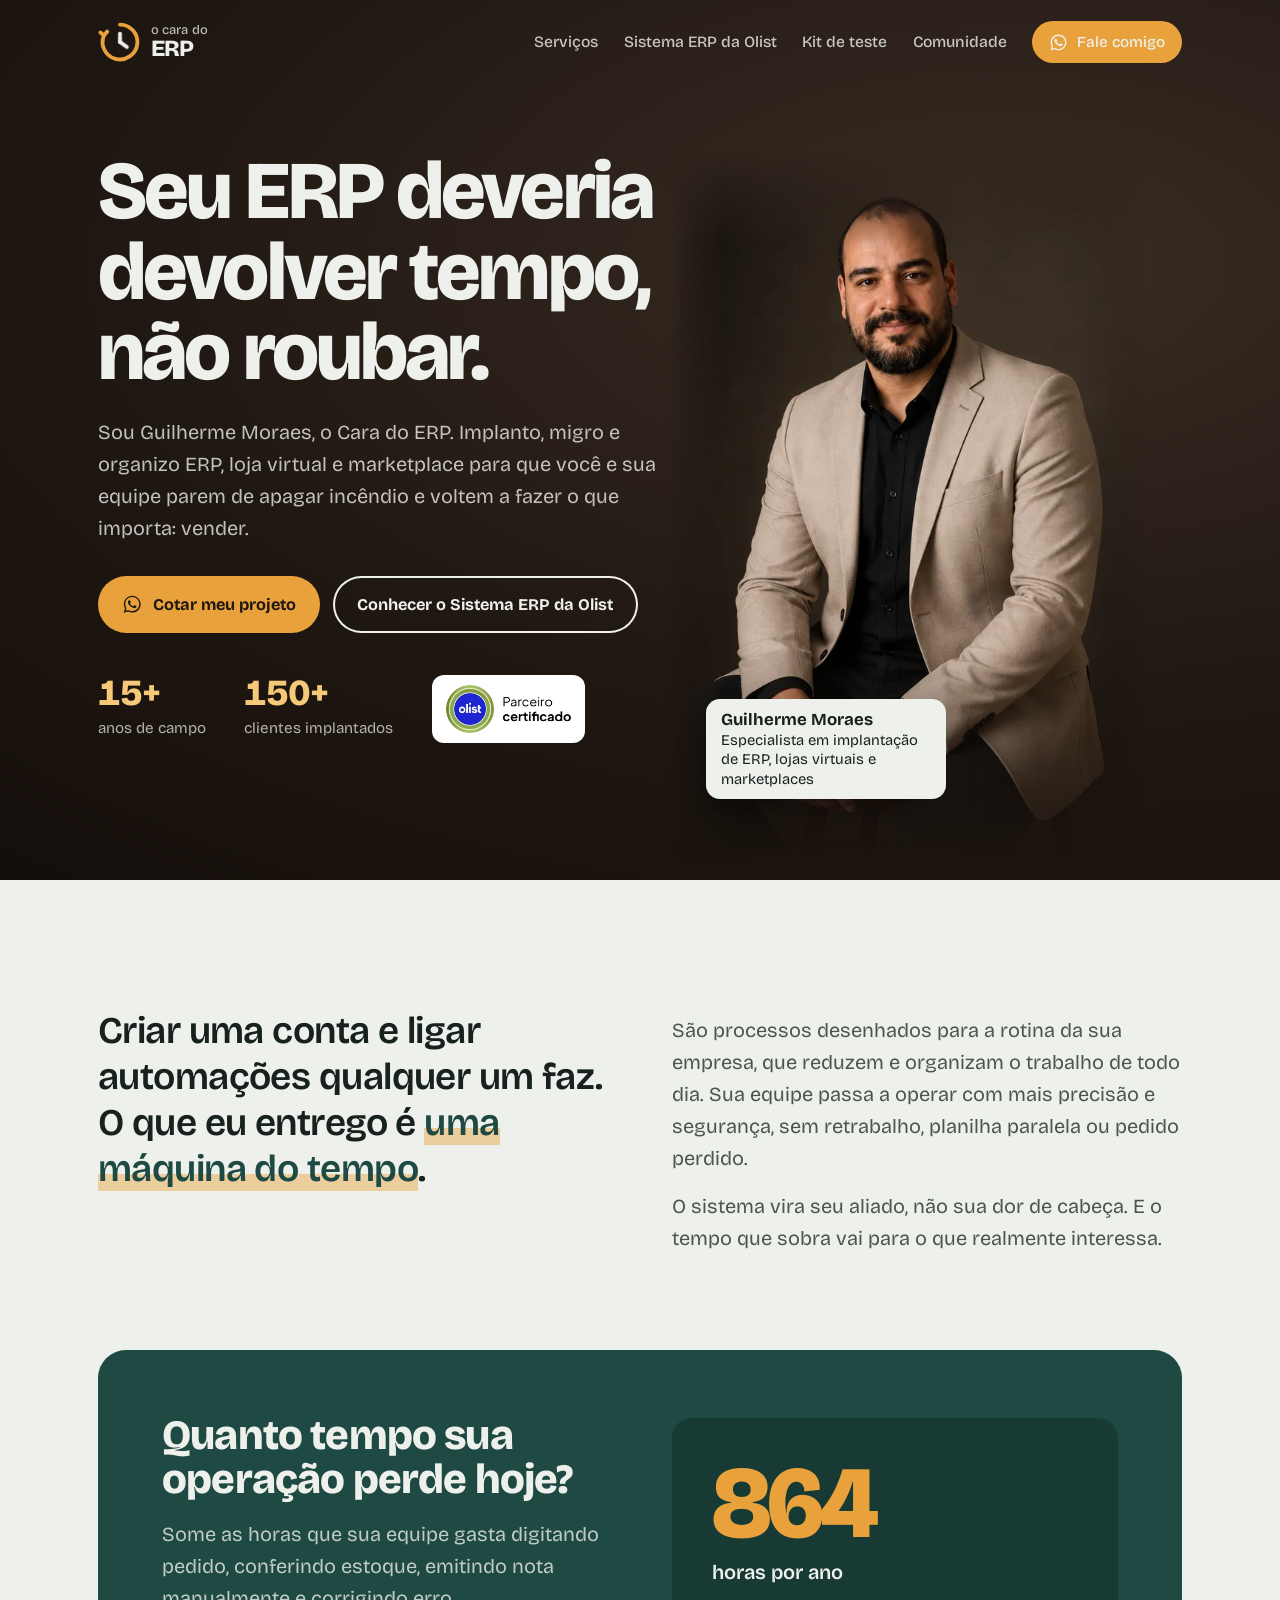
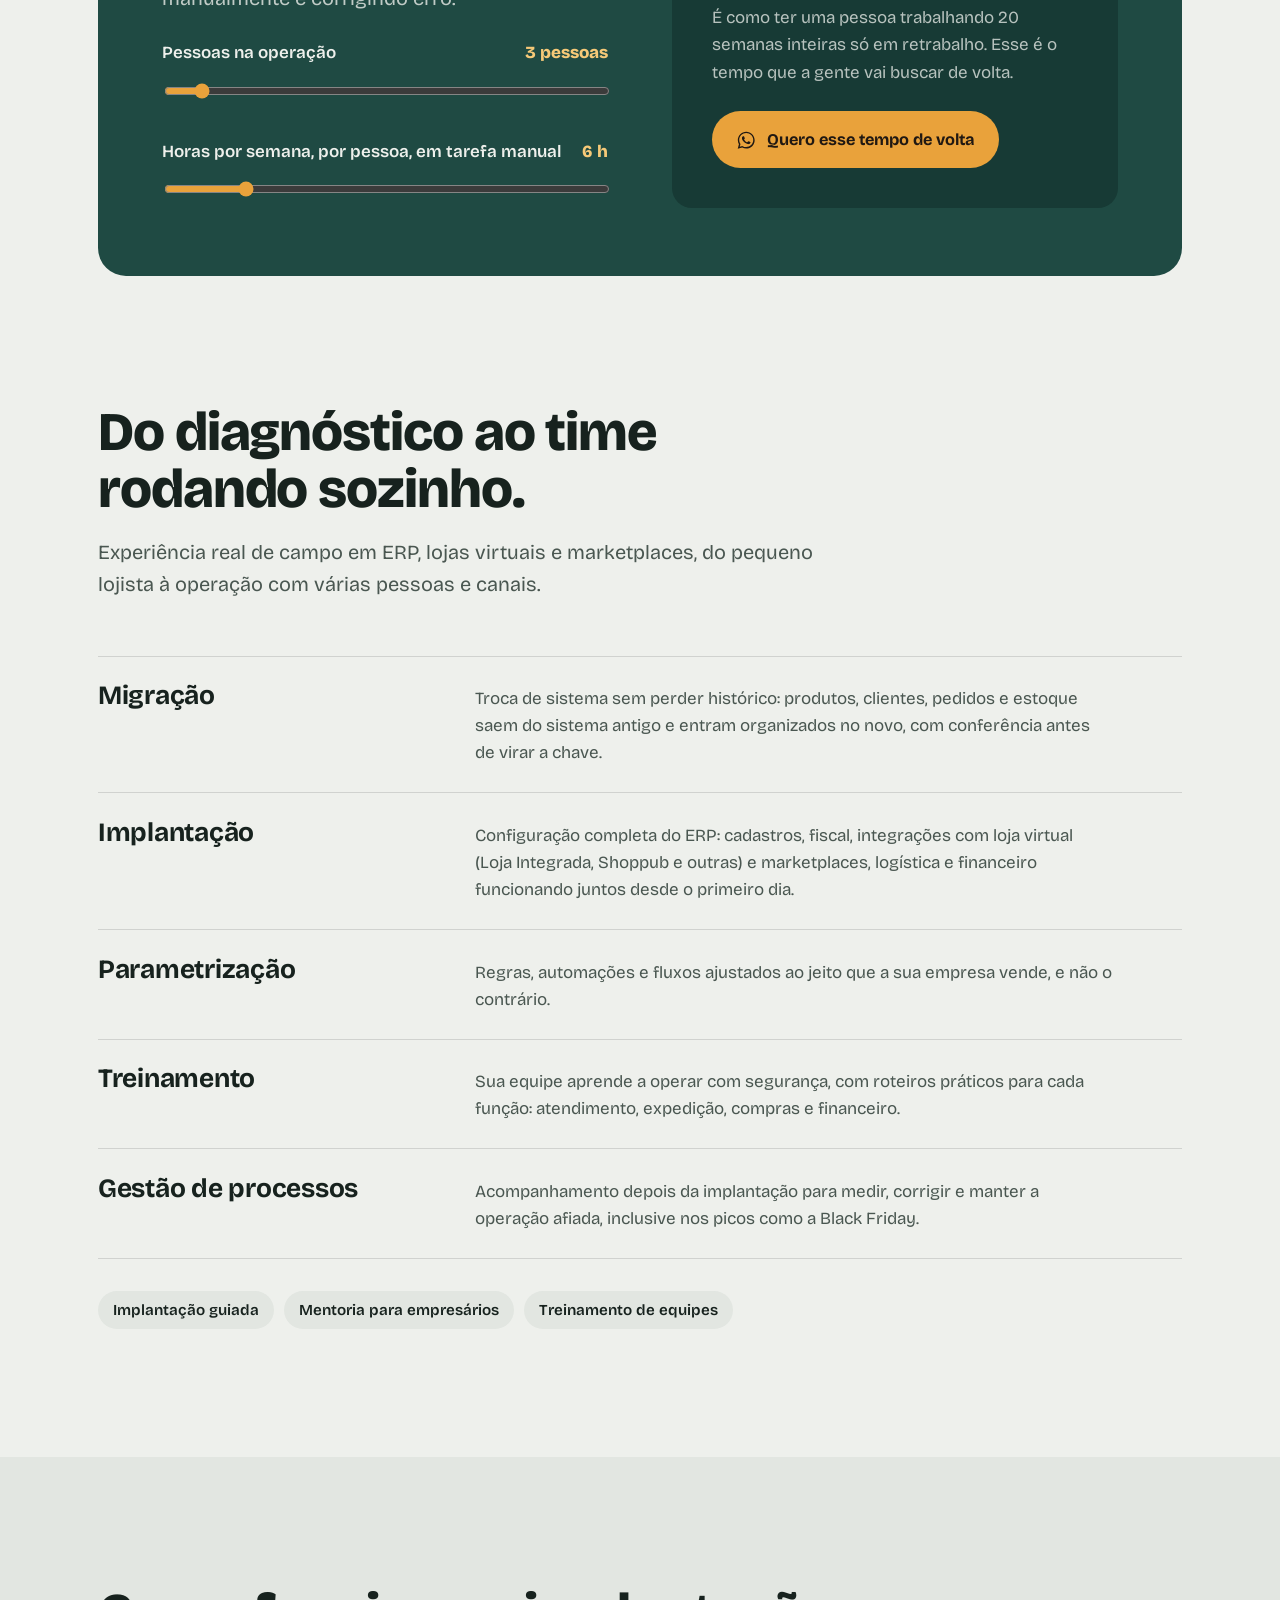
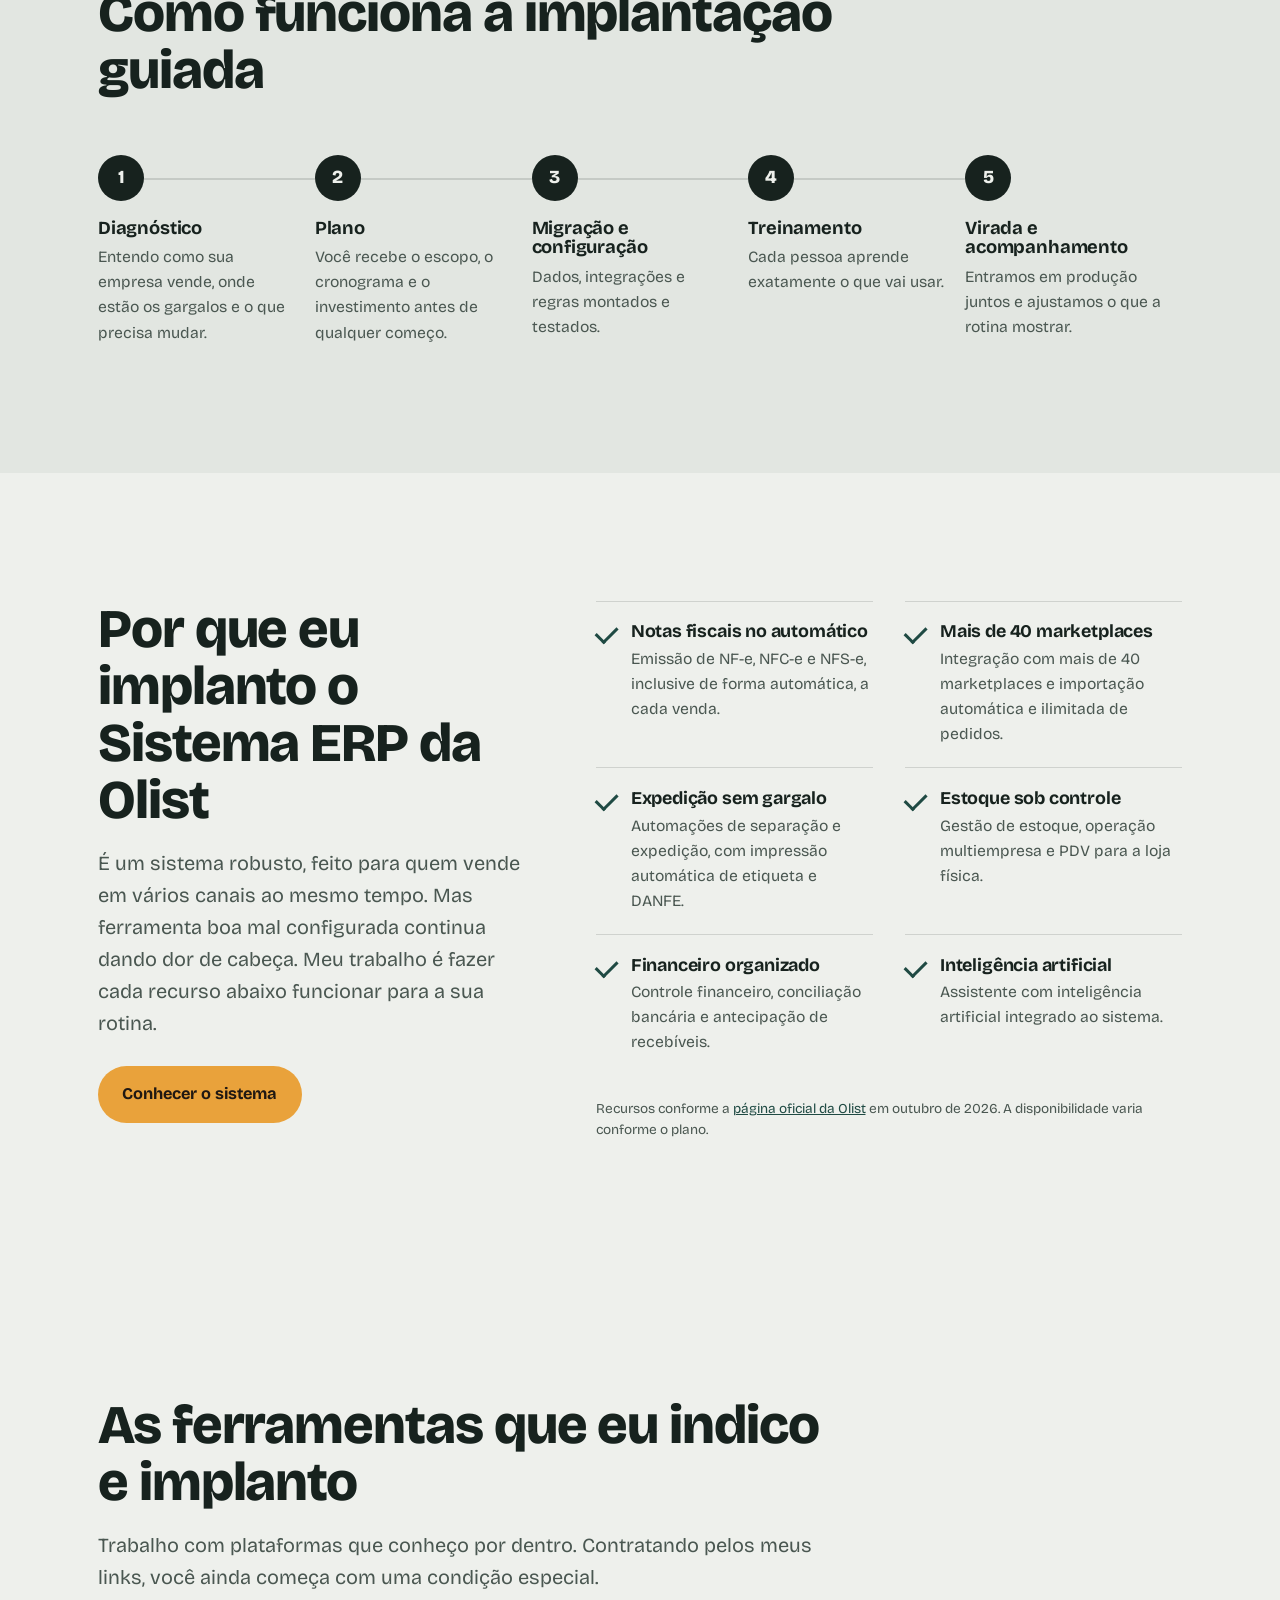
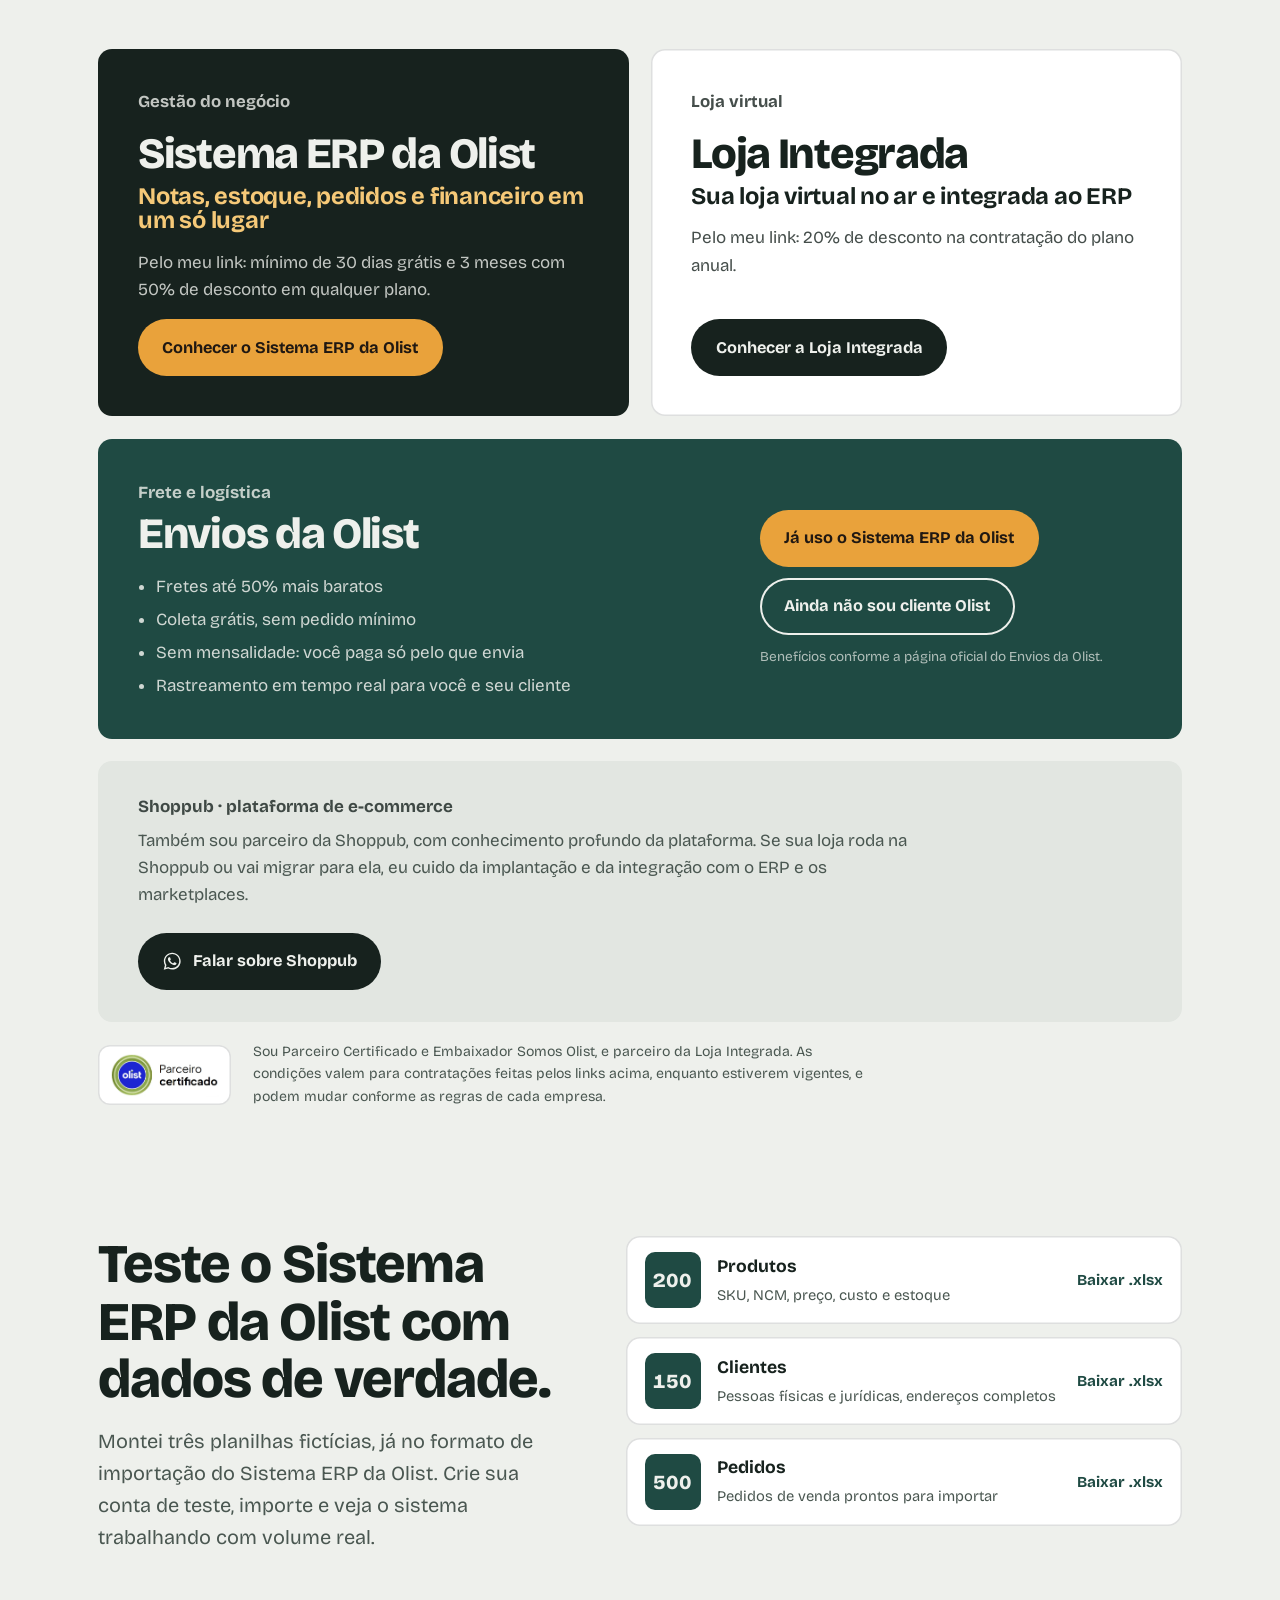
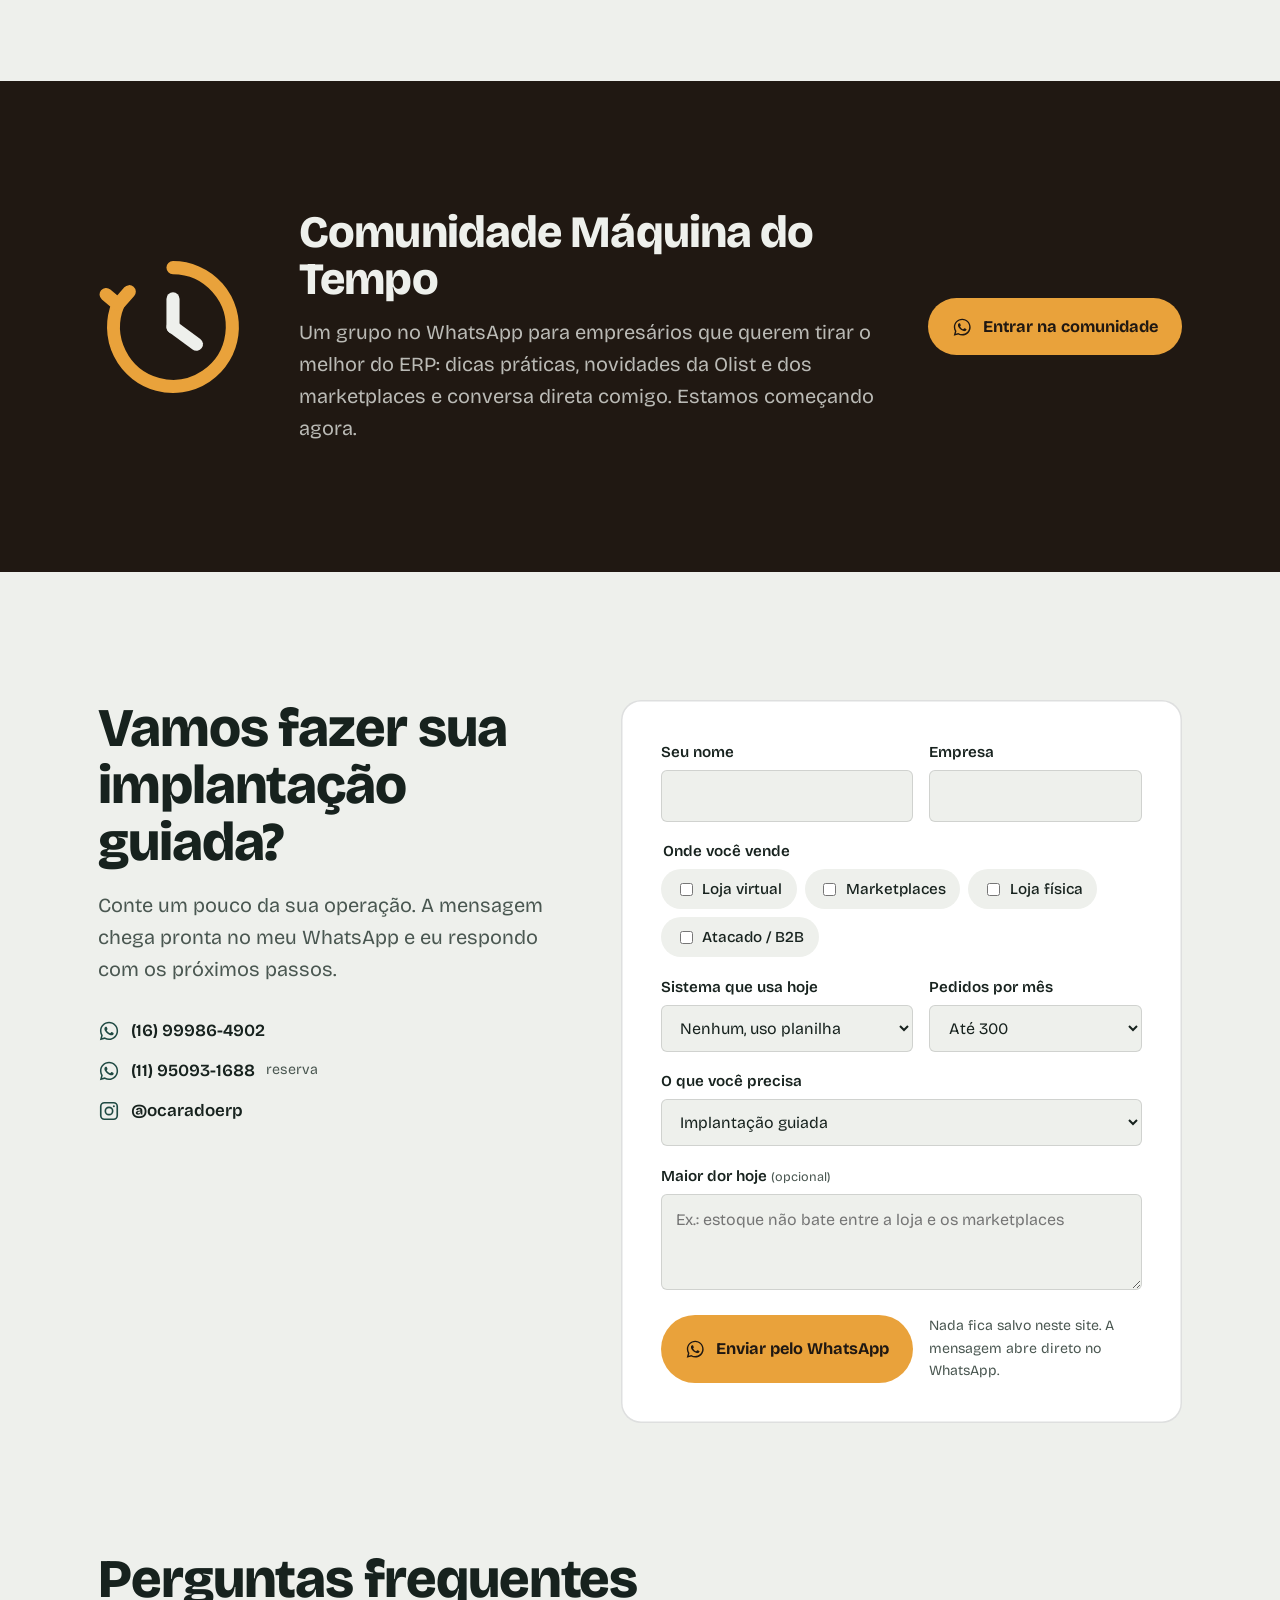
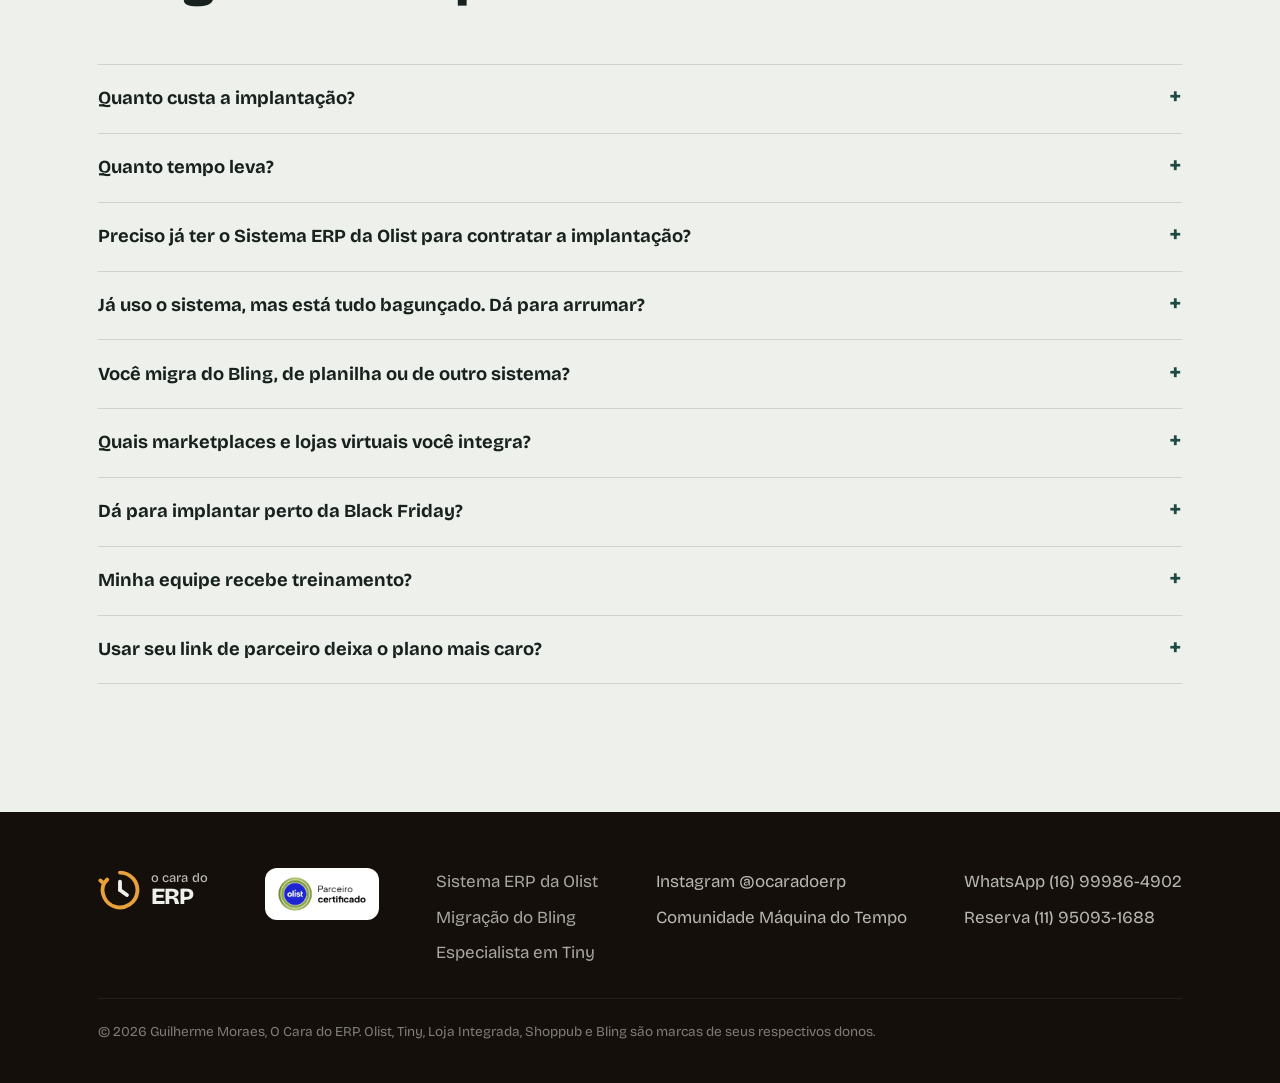
==== commit 2dd7c3ae: "Add files via upload" ====
--- a/index.html
+++ b/index.html
@@ -1,23 +1,26 @@
 <!doctype html>
 <html lang="pt-BR">
 <head>
+<!-- Google Tag Manager -->
+<script>(function(w,d,s,l,i){w[l]=w[l]||[];w[l].push({'gtm.start':new Date().getTime(),event:'gtm.js'});var f=d.getElementsByTagName(s)[0],j=d.createElement(s),dl=l!='dataLayer'?'&l='+l:'';j.async=true;j.src='https://www.googletagmanager.com/gtm.js?id='+i+dl;f.parentNode.insertBefore(j,f);})(window,document,'script','dataLayer','GTM-TGPW44G4');</script>
+<!-- End Google Tag Manager -->
 <meta charset="utf-8">
 <meta name="viewport" content="width=device-width, initial-scale=1">
 <title>O Cara do ERP · Guilherme Moraes | Implantação e migração de ERP, lojas virtuais e marketplaces</title>
-<meta name="description" content="Guilherme Moraes, O Cara do ERP: mais de 15 anos e 150 clientes em implantação, migração, parametrização e treinamento de ERP, lojas virtuais e marketplaces. Condições exclusivas Olist e Loja Integrada.">
+<meta name="description" content="Guilherme Moraes, O Cara do ERP: mais de 15 anos e 150 clientes em implantação, migração, parametrização e treinamento de ERP, lojas virtuais e marketplaces. Parceiro Certificado e Embaixador Somos Olist.">
 <link rel="canonical" href="https://www.ocaradoerp.com.br/">
 <meta name="theme-color" content="#201812">
 <meta property="og:type" content="website">
 <meta property="og:locale" content="pt_BR">
 <meta property="og:url" content="https://www.ocaradoerp.com.br/">
 <meta property="og:title" content="O Cara do ERP · Guilherme Moraes">
-<meta property="og:description" content="Seu ERP deveria devolver tempo, não roubar. Implantação guiada, migração, mentoria e treinamento.">
+<meta property="og:description" content="Guilherme Moraes, O Cara do ERP: mais de 15 anos e 150 clientes em implantação, migração, parametrização e treinamento de ERP, lojas virtuais e marketplaces. Parceiro Certificado e Embaixador Somos Olist.">
 <meta property="og:image" content="https://www.ocaradoerp.com.br/assets/img/og-ocaradoerp.jpg">
 <meta property="og:image:width" content="1200">
 <meta property="og:image:height" content="630">
 <meta name="twitter:card" content="summary_large_image">
-<link rel="icon" href="assets/img/favicon.svg" type="image/svg+xml">
-<link rel="apple-touch-icon" href="assets/img/apple-touch-icon.png">
+<link rel="icon" href="/assets/img/favicon.svg" type="image/svg+xml">
+<link rel="apple-touch-icon" href="/assets/img/apple-touch-icon.png">
 <link rel="preconnect" href="https://fonts.googleapis.com">
 <link rel="preconnect" href="https://fonts.gstatic.com" crossorigin>
 <link href="https://fonts.googleapis.com/css2?family=Bricolage+Grotesque:opsz,wght@12..96,400;12..96,500;12..96,600;12..96,700;12..96,800&display=swap" rel="stylesheet">
@@ -42,247 +45,93 @@
 }
 </script>
 
-<!--
-  RASTREAMENTO (opcional) — para tráfego pago, descomente e troque os IDs:
-  1) Google Analytics 4: troque G-XXXXXXXXXX
-  <script async src="https://www.googletagmanager.com/gtag/js?id=G-XXXXXXXXXX"></script>
-  <script>window.dataLayer=window.dataLayer||[];function gtag(){dataLayer.push(arguments)}gtag('js',new Date());gtag('config','G-XXXXXXXXXX');</script>
-
-  2) Meta Pixel (Instagram/Facebook Ads): troque SEU_PIXEL_ID
-  <script>!function(f,b,e,v,n,t,s){if(f.fbq)return;n=f.fbq=function(){n.callMethod?n.callMethod.apply(n,arguments):n.queue.push(arguments)};if(!f._fbq)f._fbq=n;n.push=n;n.loaded=!0;n.version='2.0';n.queue=[];t=b.createElement(e);t.async=!0;t.src=v;s=b.getElementsByTagName(e)[0];s.parentNode.insertBefore(t,s)}(window,document,'script','https://connect.facebook.net/en_US/fbevents.js');fbq('init','SEU_PIXEL_ID');fbq('track','PageView');</script>
-
-  Os cliques em WhatsApp, Olist, Loja Integrada, downloads e envio da cotação já disparam eventos automaticamente.
--->
-
-<style>
-:root{
-  --cafe:#201812;
-  --cafe-2:#2c221b;
-  --papel:#EEF0EC;
-  --papel-2:#E2E6E1;
-  --tinta:#17221E;
-  --tinta-2:#4A5751;
-  --petroleo:#1F4A43;
-  --petroleo-2:#173A35;
-  --ambar:#E9A23B;
-  --ambar-claro:#F6C978;
-  --linha:rgba(23,34,30,.14);
-  --raio-s:6px;
-  --raio-m:14px;
-  --gutter:clamp(16px,4vw,48px);
-  --largura:1180px;
+
+<link rel="stylesheet" href="/assets/css/site.css">
+<script type="application/ld+json">
+{
+ "@context": "https://schema.org",
+ "@type": "FAQPage",
+ "mainEntity": [
+  {
+   "@type": "Question",
+   "name": "Quanto custa a implantação?",
+   "acceptedAnswer": {
+    "@type": "Answer",
+    "text": "Cada projeto é personalizado, porque cada operação é diferente. Depois de uma conversa de diagnóstico, você recebe uma proposta com escopo, prazo e investimento, sem compromisso."
+   }
+  },
+  {
+   "@type": "Question",
+   "name": "Quanto tempo leva?",
+   "acceptedAnswer": {
+    "@type": "Answer",
+    "text": "Depende do número de produtos, dos canais de venda e do tamanho da equipe. O cronograma faz parte da proposta, e só começamos com as datas combinadas."
+   }
+  },
+  {
+   "@type": "Question",
+   "name": "Preciso já ter o Sistema ERP da Olist para contratar a implantação?",
+   "acceptedAnswer": {
+    "@type": "Answer",
+    "text": "Não. Se ainda não tem, crie a conta pelo meu link de parceiro. Se já tem, eu trabalho na sua conta atual."
+   }
+  },
+  {
+   "@type": "Question",
+   "name": "Já uso o sistema, mas está tudo bagunçado. Dá para arrumar?",
+   "acceptedAnswer": {
+    "@type": "Answer",
+    "text": "Dá, e sem começar do zero. Reviso cadastros, regras fiscais, integrações e automações, corrijo o que está travando a operação e treino a equipe no jeito certo de usar."
+   }
+  },
+  {
+   "@type": "Question",
+   "name": "Você migra do Bling, de planilha ou de outro sistema?",
+   "acceptedAnswer": {
+    "@type": "Answer",
+    "text": "Sim, migração é uma das minhas especialidades. Levo produtos, clientes, pedidos e estoque e confiro tudo antes da virada. Veja como funciona a migração do Bling."
+   }
+  },
+  {
+   "@type": "Question",
+   "name": "Quais marketplaces e lojas virtuais você integra?",
+   "acceptedAnswer": {
+    "@type": "Answer",
+    "text": "O Sistema ERP da Olist se conecta a mais de 40 marketplaces. Eu configuro as integrações que a sua operação usa, inclusive com lojas na Loja Integrada e na Shoppub."
+   }
+  },
+  {
+   "@type": "Question",
+   "name": "Dá para implantar perto da Black Friday?",
+   "acceptedAnswer": {
+    "@type": "Answer",
+    "text": "Dá, com estratégia. Perto de datas de pico, priorizamos o essencial para vender com segurança e deixamos as melhorias para depois. Quanto antes começar, mais tranquilo fica."
+   }
+  },
+  {
+   "@type": "Question",
+   "name": "Minha equipe recebe treinamento?",
+   "acceptedAnswer": {
+    "@type": "Answer",
+    "text": "Sim. O treinamento faz parte de toda implantação guiada, com roteiros práticos para cada função: atendimento, expedição, compras e financeiro."
+   }
+  },
+  {
+   "@type": "Question",
+   "name": "Usar seu link de parceiro deixa o plano mais caro?",
+   "acceptedAnswer": {
+    "@type": "Answer",
+    "text": "Não. Pelo link você começa com uma condição especial, e o plano é pago direto à Olist ou à Loja Integrada."
+   }
+  }
+ ]
 }
-*{box-sizing:border-box}
-html{scroll-behavior:smooth;-webkit-text-size-adjust:100%}
-@media (prefers-reduced-motion:reduce){html{scroll-behavior:auto}*{animation:none!important;transition:none!important}}
-body{margin:0;background:var(--papel);color:var(--tinta);font-family:"Bricolage Grotesque",system-ui,sans-serif;font-size:1.0625rem;line-height:1.6;font-optical-sizing:auto;overflow-x:hidden}
-img{max-width:100%;display:block}
-a{color:inherit}
-:focus-visible{outline:3px solid var(--ambar);outline-offset:3px;border-radius:4px}
-.wrap{max-width:var(--largura);margin:0 auto;padding:0 var(--gutter)}
-h1,h2,h3{line-height:1.05;margin:0;font-weight:700;letter-spacing:-.02em}
-h2{font-size:clamp(2rem,4.6vw,3.4rem);font-weight:800}
-h3{font-size:1.3rem;letter-spacing:-.01em}
-p{margin:0}
-.lead{font-size:clamp(1.1rem,1.6vw,1.25rem);color:var(--tinta-2);max-width:60ch}
-
-/* botões */
-.btn{display:inline-flex;align-items:center;gap:.6em;font:inherit;font-weight:700;font-size:1.02rem;text-decoration:none;border:0;border-radius:999px;padding:.95em 1.5em;cursor:pointer;white-space:nowrap;transition:transform .15s ease,background-color .15s ease}
-.btn:active{transform:translateY(1px)}
-.btn svg{width:1.25em;height:1.25em;flex:none}
-.btn-zap{background:var(--ambar);color:var(--cafe)}
-.btn-zap:hover{background:var(--ambar-claro)}
-.btn-linha{background:transparent;color:inherit;box-shadow:inset 0 0 0 2px currentColor}
-.btn-linha:hover{background:rgba(255,255,255,.08)}
-.btn-escuro{background:var(--tinta);color:var(--papel)}
-.btn-escuro:hover{background:var(--petroleo)}
-
-/* topo */
-.topo{position:absolute;inset:0 0 auto 0;z-index:5}
-.topo .wrap{display:flex;align-items:center;justify-content:space-between;height:84px}
-.marca{display:flex;align-items:center;gap:.55rem;text-decoration:none;color:var(--papel)}
-.marca svg{width:44px;height:44px;flex:none}
-.marca span{display:flex;flex-direction:column;line-height:1}
-.marca small{font-size:.8rem;font-weight:500;opacity:.75;letter-spacing:.01em}
-.marca b{font-size:1.45rem;font-weight:800;letter-spacing:-.03em}
-.topo nav{display:flex;gap:1.6rem;align-items:center}
-.topo nav a{color:var(--papel);text-decoration:none;font-weight:500;opacity:.8;font-size:.98rem}
-.topo nav a:hover{opacity:1}
-.topo nav a.btn{opacity:1}
-.topo .btn{padding:.6em 1.1em;font-size:.95rem}
-@media (max-width:860px){.topo nav a:not(.btn){display:none}}
-
-/* hero */
-.hero{background:radial-gradient(120% 90% at 78% 30%,#3a2d24 0%,var(--cafe) 55%,#150f0b 100%);color:var(--papel);position:relative;overflow:hidden}
-.hero .wrap{display:grid;grid-template-columns:1.1fr .9fr;align-items:end;gap:2rem;min-height:min(100svh,880px);padding-top:110px}
-.hero-texto{padding-bottom:clamp(48px,8vw,96px);align-self:center}
-.hero .origem{display:inline-block;background:rgba(233,162,59,.14);color:var(--ambar-claro);border:1px solid rgba(233,162,59,.35);padding:.35em .9em;border-radius:999px;font-weight:600;font-size:.95rem;margin-bottom:1.4rem}
-.hero .origem[hidden]{display:none}
-.hero h1{font-size:clamp(2.6rem,6.4vw,5.4rem);font-weight:800;letter-spacing:-.035em;line-height:.98;max-width:13ch}
-.hero h1 .relogio{display:inline-block;width:.78em;height:.78em;vertical-align:-.04em;margin:0 .02em}
-.hero .lead{color:rgba(238,240,236,.78);margin-top:1.5rem;max-width:46ch}
-.hero .acoes{display:flex;flex-wrap:wrap;gap:.8rem;margin-top:2rem}
-.provas{display:flex;gap:2.4rem;margin-top:2.6rem;flex-wrap:wrap}
-.provas div{display:flex;flex-direction:column}
-.provas strong{font-size:2.3rem;font-weight:800;letter-spacing:-.03em;line-height:1;color:var(--ambar-claro);font-variant-numeric:tabular-nums}
-.provas span{font-size:.95rem;opacity:.72;margin-top:.3rem}
-.hero-foto{align-self:end;position:relative;justify-self:end;width:100%;max-width:520px}
-.hero-foto img{width:100%;height:auto;-webkit-mask-image:linear-gradient(to bottom,transparent 0,#000 14%,#000 70%,transparent 100%),linear-gradient(to right,transparent 0,#000 12%,#000 88%,transparent 100%);-webkit-mask-composite:source-in;mask-image:linear-gradient(to bottom,transparent 0,#000 14%,#000 70%,transparent 100%),linear-gradient(to right,transparent 0,#000 12%,#000 88%,transparent 100%);mask-composite:intersect}
-.hero-foto figcaption{position:absolute;left:8%;bottom:9%;background:var(--papel);color:var(--tinta);padding:.7em 1em;border-radius:var(--raio-m);font-size:.92rem;line-height:1.3;max-width:15rem;box-shadow:0 18px 40px -18px rgba(0,0,0,.6)}
-.hero-foto figcaption b{display:block;font-size:1.05rem}
-@media (max-width:860px){
-  .hero .wrap{grid-template-columns:1fr;min-height:0;padding-top:100px;gap:0}
-  .hero-texto{padding-bottom:1rem}
-  .hero-foto{justify-self:center;max-width:380px;margin-top:1rem}
-  .hero-foto figcaption{left:0;bottom:12%}
-}
-
-/* animação de entrada única: ponteiros do relógio voltando no tempo */
-.ponteiro-m{transform-origin:24px 24px;animation:volta 1.6s cubic-bezier(.3,.7,.2,1) .2s both}
-.ponteiro-h{transform-origin:24px 24px;animation:volta-h 1.6s cubic-bezier(.3,.7,.2,1) .2s both}
-@keyframes volta{from{transform:rotate(720deg)}to{transform:rotate(0)}}
-@keyframes volta-h{from{transform:rotate(60deg)}to{transform:rotate(0)}}
-
-/* seções */
-section{padding:clamp(72px,10vw,128px) 0}
-.cab{display:grid;gap:1.1rem;margin-bottom:clamp(36px,5vw,56px);max-width:760px}
-
-/* manifesto */
-.manifesto{padding-bottom:0}
-.manifesto p.grande{font-size:clamp(1.5rem,3.2vw,2.35rem);line-height:1.22;font-weight:600;letter-spacing:-.015em;max-width:28ch}
-.manifesto p.grande em{font-style:normal;color:var(--petroleo);background:linear-gradient(transparent 62%,rgba(233,162,59,.45) 62%)}
-.manifesto .colunas{display:grid;grid-template-columns:1fr 1fr;gap:clamp(24px,5vw,72px);align-items:start}
-.manifesto .colunas .lead{margin-top:.4rem}
-.manifesto .colunas .lead + .lead{margin-top:1rem}
-@media (max-width:860px){.manifesto .colunas{grid-template-columns:1fr}}
-
-/* calculadora */
-.calc{background:var(--petroleo);color:var(--papel);border-radius:28px;margin:clamp(56px,8vw,96px) var(--gutter) 0;padding:clamp(32px,5vw,64px);max-width:calc(var(--largura) - 2*var(--gutter));display:grid;grid-template-columns:1fr 1fr;gap:clamp(28px,5vw,64px);align-items:center}
-@media (min-width:1180px){.calc{margin-left:auto;margin-right:auto}}
-.calc h2{font-size:clamp(1.8rem,3.4vw,2.6rem)}
-.calc .lead{color:rgba(238,240,236,.78);margin-top:1rem}
-.campo-faixa{margin-top:1.6rem}
-.campo-faixa label{display:flex;justify-content:space-between;font-weight:600;margin-bottom:.5rem;gap:1rem}
-.campo-faixa output{font-variant-numeric:tabular-nums;color:var(--ambar-claro);font-weight:800;white-space:nowrap}
-input[type=range]{width:100%;accent-color:var(--ambar);height:28px;cursor:pointer}
-.resultado{background:var(--petroleo-2);border-radius:20px;padding:clamp(24px,4vw,40px);text-align:left}
-.resultado .num{font-size:clamp(3.6rem,9vw,6.4rem);font-weight:800;letter-spacing:-.045em;line-height:.9;color:var(--ambar);font-variant-numeric:tabular-nums}
-.resultado .unid{font-size:1.25rem;font-weight:600;margin-top:.4rem}
-.resultado p{color:rgba(238,240,236,.75);margin-top:1rem;max-width:36ch}
-.resultado .btn{margin-top:1.6rem}
-@media (max-width:860px){.calc{grid-template-columns:1fr;border-radius:20px}}
-
-/* serviços */
-.servicos ul{list-style:none;margin:0;padding:0;border-top:1px solid var(--linha)}
-.servicos li{display:grid;grid-template-columns:minmax(180px,.8fr) 1.6fr;gap:1.5rem;padding:1.6rem 0;border-bottom:1px solid var(--linha);align-items:baseline}
-.servicos li h3{font-size:clamp(1.3rem,2.2vw,1.65rem)}
-.servicos li p{color:var(--tinta-2);max-width:58ch}
-@media (max-width:640px){.servicos li{grid-template-columns:1fr;gap:.4rem}}
-.formatos{display:flex;flex-wrap:wrap;gap:.6rem;margin-top:2rem}
-.formatos span{background:var(--papel-2);border-radius:999px;padding:.45em 1em;font-weight:600;font-size:.95rem}
-
-/* processo (sequência real) */
-.processo{background:var(--papel-2)}
-.passos{list-style:none;margin:0;padding:0;display:grid;grid-template-columns:repeat(5,1fr);gap:0;counter-reset:passo;position:relative}
-.passos li{counter-increment:passo;padding:0 1.2rem 0 0;position:relative}
-.passos li::before{content:counter(passo);display:grid;place-items:center;width:46px;height:46px;border-radius:50%;background:var(--tinta);color:var(--papel);font-weight:800;font-size:1.15rem;margin-bottom:1.1rem;position:relative;z-index:1}
-.passos li::after{content:"";position:absolute;top:23px;left:46px;right:0;height:2px;background:var(--linha)}
-.passos li:last-child::after{display:none}
-.passos h3{font-size:1.15rem;margin-bottom:.4rem}
-.passos p{color:var(--tinta-2);font-size:.98rem}
-@media (max-width:900px){
-  .passos{grid-template-columns:1fr;gap:1.6rem}
-  .passos li{display:grid;grid-template-columns:46px 1fr;column-gap:1rem;padding:0}
-  .passos li::before{margin:0;grid-row:span 2}
-  .passos li::after{top:46px;left:22px;width:2px;height:calc(100% - 46px + 1.6rem);right:auto}
-}
-
-/* parceiros */
-.parceiros .grade{display:grid;grid-template-columns:1fr 1fr;gap:1.4rem}
-.cupom{position:relative;border-radius:var(--raio-m);padding:clamp(26px,3.5vw,40px);display:flex;flex-direction:column;gap:1rem;overflow:hidden}
-.cupom.olist{background:var(--tinta);color:var(--papel)}
-.cupom.li{background:#fff;color:var(--tinta);box-shadow:inset 0 0 0 1.5px var(--linha)}
-.cupom .quem{font-weight:700;font-size:1.05rem;opacity:.8}
-.cupom .oferta{font-size:clamp(1.9rem,3.6vw,2.7rem);font-weight:800;letter-spacing:-.03em;line-height:1.02}
-.cupom.olist .oferta small{color:var(--ambar-claro)}
-.cupom .oferta small{display:block;font-size:.55em;font-weight:700;letter-spacing:-.01em;margin-top:.35em}
-.cupom p:not(.oferta){opacity:.8;max-width:44ch}
-.cupom .btn{align-self:flex-start;margin-top:auto}
-.parceiro-extra{margin-top:1.4rem;border-radius:var(--raio-m);background:var(--papel-2);padding:clamp(22px,3vw,32px) clamp(26px,3.5vw,40px);display:flex;gap:1.5rem 2.5rem;align-items:center;justify-content:space-between;flex-wrap:wrap}
-.parceiro-extra .quem{font-weight:700;opacity:.8;display:block;margin-bottom:.4rem}
-.parceiro-extra p{color:var(--tinta-2);max-width:70ch}
-.aviso{font-size:.88rem;color:var(--tinta-2);margin-top:1.2rem;max-width:70ch}
-@media (max-width:860px){.parceiros .grade{grid-template-columns:1fr}}
-
-/* kit */
-.kit .grade{display:grid;grid-template-columns:1fr 1.2fr;gap:clamp(24px,5vw,72px);align-items:start}
-.arquivos{display:grid;gap:.8rem}
-.arquivo{display:grid;grid-template-columns:56px 1fr auto;align-items:center;gap:1rem;background:#fff;border-radius:var(--raio-m);padding:1rem 1.2rem;text-decoration:none;box-shadow:inset 0 0 0 1.5px var(--linha);transition:box-shadow .15s}
-.arquivo:hover{box-shadow:inset 0 0 0 2px var(--petroleo)}
-.arquivo .ico{width:56px;height:56px;border-radius:10px;background:var(--petroleo);color:var(--papel);display:grid;place-items:center;font-weight:800;font-size:1.25rem;font-variant-numeric:tabular-nums;line-height:1}
-.arquivo b{display:block;font-size:1.1rem}
-.arquivo small{color:var(--tinta-2);font-size:.92rem}
-.arquivo .baixar{font-weight:700;color:var(--petroleo);font-size:.95rem}
-@media (max-width:860px){.kit .grade{grid-template-columns:1fr}}
-@media (max-width:420px){.arquivo{grid-template-columns:48px 1fr}.arquivo .ico{width:48px;height:48px;font-size:1.05rem}.arquivo .baixar{grid-column:2}}
-
-/* comunidade */
-.comunidade{background:var(--cafe);color:var(--papel)}
-.comunidade .wrap{display:grid;grid-template-columns:auto 1fr auto;gap:clamp(24px,4vw,56px);align-items:center}
-.comunidade svg.grande{width:clamp(90px,12vw,150px);height:auto}
-.comunidade h2{font-size:clamp(1.8rem,3.6vw,2.8rem)}
-.comunidade .lead{color:rgba(238,240,236,.75);margin-top:.8rem}
-@media (max-width:860px){.comunidade .wrap{grid-template-columns:1fr}}
-
-/* cotação */
-.cotacao .grade{display:grid;grid-template-columns:.9fr 1.1fr;gap:clamp(28px,5vw,80px);align-items:start}
-.cotacao .contatos{margin-top:2rem;display:grid;gap:.8rem}
-.cotacao .contatos a{display:flex;gap:.7rem;align-items:center;text-decoration:none;font-weight:600}
-.cotacao .contatos svg{width:22px;height:22px;color:var(--petroleo)}
-form{background:#fff;border-radius:20px;padding:clamp(22px,3.5vw,40px);box-shadow:inset 0 0 0 1.5px var(--linha);display:grid;grid-template-columns:1fr 1fr;gap:1.1rem 1rem}
-form .cheio{grid-column:1/-1}
-form label,form legend{font-weight:600;font-size:.95rem;display:block;margin-bottom:.35rem}
-form input[type=text],form select,form textarea{width:100%;font:inherit;font-size:1rem;padding:.75em .9em;border-radius:var(--raio-s);border:1.5px solid var(--linha);background:var(--papel);color:var(--tinta)}
-form input:focus,form select:focus,form textarea:focus{outline:none;border-color:var(--petroleo);box-shadow:0 0 0 3px rgba(31,74,67,.18)}
-form textarea{min-height:96px;resize:vertical}
-fieldset{border:0;margin:0;padding:0}
-.opcoes{display:flex;flex-wrap:wrap;gap:.5rem}
-.opcoes label{margin:0;font-weight:500;display:inline-flex;align-items:center;gap:.4rem;background:var(--papel);border-radius:999px;padding:.45em .9em;cursor:pointer;border:1.5px solid transparent}
-.opcoes input{accent-color:var(--petroleo)}
-.opcoes label:has(input:checked){border-color:var(--petroleo);background:#fff}
-form .btn{justify-self:start}
-form .nota{font-size:.88rem;color:var(--tinta-2);align-self:center}
-.erro{color:#a1301e;font-size:.9rem;font-weight:600;grid-column:1/-1}
-.erro[hidden]{display:none}
-@media (max-width:860px){.cotacao .grade{grid-template-columns:1fr}}
-@media (max-width:560px){form{grid-template-columns:1fr}}
-
-/* faq */
-.faq{padding-top:0}
-.faq details{border-bottom:1px solid var(--linha);padding:1.2rem 0}
-.faq details:first-of-type{border-top:1px solid var(--linha)}
-.faq summary{cursor:pointer;font-weight:700;font-size:1.15rem;list-style:none;display:flex;justify-content:space-between;gap:1rem}
-.faq summary::-webkit-details-marker{display:none}
-.faq summary::after{content:"+";font-size:1.5rem;line-height:1;color:var(--petroleo);transition:transform .2s}
-.faq details[open] summary::after{transform:rotate(45deg)}
-.faq details p{color:var(--tinta-2);margin-top:.7rem;max-width:68ch}
-
-/* rodapé */
-footer{background:#150f0b;color:rgba(238,240,236,.75);padding:56px 0 calc(40px + env(safe-area-inset-bottom))}
-footer .wrap{display:flex;flex-wrap:wrap;gap:2rem;justify-content:space-between;align-items:flex-start}
-footer a{text-decoration:none}
-footer a:hover{color:var(--ambar-claro)}
-footer ul{list-style:none;margin:0;padding:0;display:grid;gap:.5rem}
-footer .marca{color:var(--papel)}
-footer .rodape-fim{width:100%;font-size:.85rem;opacity:.65;border-top:1px solid rgba(238,240,236,.12);padding-top:1.4rem}
-
-/* botão flutuante (celular) */
-.flutuante{position:fixed;right:16px;bottom:calc(16px + env(safe-area-inset-bottom));z-index:20;width:58px;height:58px;border-radius:50%;background:#25D366;color:#fff;display:none;place-items:center;box-shadow:0 10px 30px -8px rgba(0,0,0,.45)}
-.flutuante svg{width:30px;height:30px}
-@media (max-width:860px){.flutuante{display:grid}}
-</style>
+</script>
 </head>
 <body>
+<!-- Google Tag Manager (noscript) -->
+<noscript><iframe src="https://www.googletagmanager.com/ns.html?id=GTM-TGPW44G4" height="0" width="0" style="display:none;visibility:hidden"></iframe></noscript>
+<!-- End Google Tag Manager (noscript) -->
 
 <!-- ícones reutilizáveis -->
 <svg width="0" height="0" style="position:absolute" aria-hidden="true">
@@ -292,6 +141,7 @@
     <path d="M24 5a19 19 0 1 1-17.6 11.8" fill="none" stroke="currentColor" stroke-width="4.2" stroke-linecap="round"/>
     <path d="M2.6 13.6l3.8 3.2 3.6-4.1" fill="none" stroke="currentColor" stroke-width="4.2" stroke-linecap="round" stroke-linejoin="round"/>
   </symbol>
+  <symbol id="i-topo" viewBox="0 0 24 24"><path d="M12 19V5M5.5 11.5 12 5l6.5 6.5" fill="none" stroke="currentColor" stroke-width="2.4" stroke-linecap="round" stroke-linejoin="round"/></symbol>
 </svg>
 
 <header class="topo">
@@ -302,7 +152,7 @@
     </a>
     <nav aria-label="Principal">
       <a href="#servicos">Serviços</a>
-      <a href="#parceiros">Condições Olist</a>
+      <a href="#por-que-olist">Sistema ERP da Olist</a>
       <a href="#kit">Kit de teste</a>
       <a href="#comunidade">Comunidade</a>
       <a class="btn btn-zap" href="https://wa.me/5516999864902" data-zap="topo"><svg aria-hidden="true"><use href="#i-zap"/></svg>Fale comigo</a>
@@ -319,17 +169,18 @@
         <p class="lead">Sou Guilherme Moraes, o Cara do ERP. Implanto, migro e organizo ERP, loja virtual e marketplace para que você e sua equipe parem de apagar incêndio e voltem a fazer o que importa: vender.</p>
         <div class="acoes">
           <a class="btn btn-zap" href="#cotacao"><svg aria-hidden="true"><use href="#i-zap"/></svg>Cotar meu projeto</a>
-          <a class="btn btn-linha" href="#parceiros">Testar o Olist com desconto</a>
+          <a class="btn btn-linha" href="#por-que-olist">Conhecer o Sistema ERP da Olist</a>
         </div>
         <div class="provas">
           <div><strong>15+</strong><span>anos de campo</span></div>
           <div><strong>150+</strong><span>clientes implantados</span></div>
+          <div class="selo"><picture><source type="image/webp" srcset="/assets/img/selo-parceiro-certificado-olist.webp"><img src="/assets/img/selo-parceiro-certificado-olist.png" width="486" height="196" alt="Selo Olist Parceiro Certificado"></picture></div>
         </div>
       </div>
       <figure class="hero-foto">
         <picture>
-          <source type="image/webp" srcset="assets/img/guilherme-moraes-640.webp 640w, assets/img/guilherme-moraes-1000.webp 1000w" sizes="(max-width:860px) 380px, 520px">
-          <img src="assets/img/guilherme-moraes-1000.jpg" width="1000" height="1502" alt="Guilherme Moraes, o Cara do ERP, sentado, de blazer bege e camisa preta" fetchpriority="high">
+          <source type="image/webp" srcset="/assets/img/guilherme-moraes-640.webp 640w, /assets/img/guilherme-moraes-1000.webp 1000w" sizes="(max-width:860px) 380px, 520px">
+          <img src="/assets/img/guilherme-moraes-1000.jpg" width="1000" height="1502" alt="Guilherme Moraes, o Cara do ERP, sentado, de blazer bege e camisa preta" fetchpriority="high">
         </picture>
         <figcaption><b>Guilherme Moraes</b>Especialista em implantação de ERP, lojas virtuais e marketplaces</figcaption>
       </figure>
@@ -401,25 +252,63 @@
     </div>
   </section>
 
+  <section class="olist-rec" id="por-que-olist" aria-labelledby="t-olist">
+    <div class="wrap">
+      <div class="cab">
+        <h2 id="t-olist">Por que eu implanto o Sistema ERP da Olist</h2>
+        <p class="lead">É um sistema robusto, feito para quem vende em vários canais ao mesmo tempo. Mas ferramenta boa mal configurada continua dando dor de cabeça. Meu trabalho é fazer cada recurso abaixo funcionar para a sua rotina.</p>
+        <a class="btn btn-zap" href="https://olist.com/lp/sistema-de-gestao?parceiro=OCARADOERP&amp;utm_source=site&amp;utm_campaign=OCARADOERP-affiliate-site&amp;utm_medium=affiliate&amp;utm_content=&amp;utm_term=&amp;cupom=OCARADOERP" target="_blank" rel="noopener sponsored" data-parceiro="olist-recursos">Conhecer o sistema</a>
+      </div>
+      <div>
+        <ul class="recursos">
+        <li><h3>Notas fiscais no automático</h3><p>Emissão de NF-e, NFC-e e NFS-e, inclusive de forma automática, a cada venda.</p></li>
+        <li><h3>Mais de 40 marketplaces</h3><p>Integração com mais de 40 marketplaces e importação automática e ilimitada de pedidos.</p></li>
+        <li><h3>Expedição sem gargalo</h3><p>Automações de separação e expedição, com impressão automática de etiqueta e DANFE.</p></li>
+        <li><h3>Estoque sob controle</h3><p>Gestão de estoque, operação multiempresa e PDV para a loja física.</p></li>
+        <li><h3>Financeiro organizado</h3><p>Controle financeiro, conciliação bancária e antecipação de recebíveis.</p></li>
+        <li><h3>Inteligência artificial</h3><p>Assistente com inteligência artificial integrado ao sistema.</p></li>
+        </ul>
+        <p class="fonte">Recursos conforme a <a href="https://olist.com/lp/sistema-de-gestao?parceiro=OCARADOERP&amp;utm_source=site&amp;utm_campaign=OCARADOERP-affiliate-site&amp;utm_medium=affiliate&amp;utm_content=&amp;utm_term=&amp;cupom=OCARADOERP" target="_blank" rel="noopener sponsored" data-parceiro="olist-fonte">página oficial da Olist</a> em outubro de 2026. A disponibilidade varia conforme o plano.</p>
+      </div>
+    </div>
+  </section>
+
   <section class="parceiros" id="parceiros" aria-labelledby="t-parc">
     <div class="wrap">
       <div class="cab">
-        <h2 id="t-parc">Comece com condições que só meus links liberam.</h2>
-        <p class="lead">Contrate pelo link de parceiro e garanta o desconto. Se quiser, eu cuido da implantação depois.</p>
+        <h2 id="t-parc">As ferramentas que eu indico e implanto</h2>
+        <p class="lead">Trabalho com plataformas que conheço por dentro. Contratando pelos meus links, você ainda começa com uma condição especial.</p>
       </div>
       <div class="grade">
         <article class="cupom olist">
-          <span class="quem">Olist · sistema de gestão (ERP)</span>
-          <p class="oferta">30 dias grátis<small>+ 3 meses com 50% de desconto</small></p>
-          <p>Teste mínimo de 30 dias sem custo e, depois, metade do preço nos três primeiros meses em qualquer plano Olist.</p>
-          <a class="btn btn-zap" href="https://olist.com/lp/sistema-de-gestao/?parceiro=OCARADOERP" target="_blank" rel="noopener sponsored" data-parceiro="olist">Ativar condição no Olist</a>
+          <span class="quem">Gestão do negócio</span>
+          <p class="oferta">Sistema ERP da Olist<small>Notas, estoque, pedidos e financeiro em um só lugar</small></p>
+          <p>Pelo meu link: mínimo de 30 dias grátis e 3 meses com 50% de desconto em qualquer plano.</p>
+          <a class="btn btn-zap" href="https://olist.com/lp/sistema-de-gestao?parceiro=OCARADOERP&amp;utm_source=site&amp;utm_campaign=OCARADOERP-affiliate-site&amp;utm_medium=affiliate&amp;utm_content=&amp;utm_term=&amp;cupom=OCARADOERP" target="_blank" rel="noopener sponsored" data-parceiro="olist">Conhecer o Sistema ERP da Olist</a>
         </article>
         <article class="cupom li">
-          <span class="quem">Loja Integrada · loja virtual</span>
-          <p class="oferta">20% de desconto<small>nos planos anuais</small></p>
-          <p>Monte ou migre sua loja virtual com 20% de desconto na contratação do plano anual.</p>
-          <a class="btn btn-escuro" href="https://indiquei.app/NZOBMOE" target="_blank" rel="noopener sponsored" data-parceiro="loja-integrada">Ativar condição na Loja Integrada</a>
+          <span class="quem">Loja virtual</span>
+          <p class="oferta">Loja Integrada<small>Sua loja virtual no ar e integrada ao ERP</small></p>
+          <p>Pelo meu link: 20% de desconto na contratação do plano anual.</p>
+          <a class="btn btn-escuro" href="https://indiquei.app/NZOBMOE" target="_blank" rel="noopener sponsored" data-parceiro="loja-integrada">Conhecer a Loja Integrada</a>
         </article>
+      </div>
+      <div class="envios">
+        <div>
+          <span class="quem">Frete e logística</span>
+          <h3>Envios da Olist</h3>
+          <ul>
+            <li>Fretes até 50% mais baratos</li>
+            <li>Coleta grátis, sem pedido mínimo</li>
+            <li>Sem mensalidade: você paga só pelo que envia</li>
+            <li>Rastreamento em tempo real para você e seu cliente</li>
+          </ul>
+        </div>
+        <div class="envios-acoes">
+          <a class="btn btn-zap" href="https://erp.tiny.com.br/olist_envios?cupom=OCARADOERP" target="_blank" rel="noopener sponsored" data-parceiro="envios-cliente">Já uso o Sistema ERP da Olist</a>
+          <a class="btn btn-linha" href="https://olist.com/envios/envios-da-olist/?parceiro=OCARADOERP" target="_blank" rel="noopener sponsored" data-parceiro="envios-novo">Ainda não sou cliente Olist</a>
+          <small>Benefícios conforme a página oficial do Envios da Olist.</small>
+        </div>
       </div>
       <div class="parceiro-extra">
         <div>
@@ -428,20 +317,20 @@
         </div>
         <a class="btn btn-escuro" href="https://wa.me/5516999864902?text=Ol%C3%A1%2C%20Guilherme!%20Quero%20falar%20sobre%20minha%20loja%20na%20Shoppub." data-zap="shoppub"><svg aria-hidden="true"><use href="#i-zap"/></svg>Falar sobre Shoppub</a>
       </div>
-      <p class="aviso">Sou parceiro da Olist e da Loja Integrada. As condições valem para contratações feitas pelos links acima e podem mudar conforme as regras de cada empresa.</p>
+      <div class="aviso-selo"><span class="selo"><picture><source type="image/webp" srcset="/assets/img/selo-parceiro-certificado-olist.webp"><img src="/assets/img/selo-parceiro-certificado-olist.png" width="486" height="196" alt="Selo Olist Parceiro Certificado" loading="lazy"></picture></span><p class="aviso">Sou Parceiro Certificado e Embaixador Somos Olist, e parceiro da Loja Integrada. As condições valem para contratações feitas pelos links acima, enquanto estiverem vigentes, e podem mudar conforme as regras de cada empresa.</p></div>
     </div>
   </section>
 
   <section class="kit" id="kit" aria-labelledby="t-kit" style="padding-top:0">
     <div class="wrap grade">
       <div class="cab" style="margin:0">
-        <h2 id="t-kit">Teste a velocidade do Olist com dados de verdade.</h2>
-        <p class="lead">Montei três planilhas fictícias, já no formato de importação do Olist. Crie sua conta de teste, importe e veja o sistema trabalhando com volume real.</p>
+        <h2 id="t-kit">Teste o Sistema ERP da Olist com dados de verdade.</h2>
+        <p class="lead">Montei três planilhas fictícias, já no formato de importação do Sistema ERP da Olist. Crie sua conta de teste, importe e veja o sistema trabalhando com volume real.</p>
       </div>
       <div class="arquivos">
-        <a class="arquivo" href="assets/kit/produtos-200-olist.xlsx" download data-kit="produtos"><span class="ico">200</span><span><b>Produtos</b><small>SKU, NCM, preço, custo e estoque</small></span><span class="baixar">Baixar .xlsx</span></a>
-        <a class="arquivo" href="assets/kit/clientes-150-olist.xlsx" download data-kit="clientes"><span class="ico">150</span><span><b>Clientes</b><small>Pessoas físicas e jurídicas, endereços completos</small></span><span class="baixar">Baixar .xlsx</span></a>
-        <a class="arquivo" href="assets/kit/pedidos-500-olist.xlsx" download data-kit="pedidos"><span class="ico">500</span><span><b>Pedidos</b><small>Pedidos de venda prontos para importar</small></span><span class="baixar">Baixar .xlsx</span></a>
+        <a class="arquivo" href="/assets/kit/produtos-200-olist.xlsx" download data-kit="produtos"><span class="ico">200</span><span><b>Produtos</b><small>SKU, NCM, preço, custo e estoque</small></span><span class="baixar">Baixar .xlsx</span></a>
+        <a class="arquivo" href="/assets/kit/clientes-150-olist.xlsx" download data-kit="clientes"><span class="ico">150</span><span><b>Clientes</b><small>Pessoas físicas e jurídicas, endereços completos</small></span><span class="baixar">Baixar .xlsx</span></a>
+        <a class="arquivo" href="/assets/kit/pedidos-500-olist.xlsx" download data-kit="pedidos"><span class="ico">500</span><span><b>Pedidos</b><small>Pedidos de venda prontos para importar</small></span><span class="baixar">Baixar .xlsx</span></a>
       </div>
     </div>
   </section>
@@ -451,7 +340,7 @@
       <svg class="grande" viewBox="0 0 48 48" aria-hidden="true"><use href="#i-relogio" color="#E9A23B"/><path d="M24 24V15" stroke="#EEF0EC" stroke-width="4.2" stroke-linecap="round"/><path d="M24 24l7.5 5.5" stroke="#EEF0EC" stroke-width="4.2" stroke-linecap="round"/></svg>
       <div>
         <h2 id="t-com">Comunidade Máquina do Tempo</h2>
-        <p class="lead">Um grupo no WhatsApp para empresários que querem tirar o melhor do ERP: dicas práticas, novidades do Olist e dos marketplaces e conversa direta comigo. Estamos começando agora.</p>
+        <p class="lead">Um grupo no WhatsApp para empresários que querem tirar o melhor do ERP: dicas práticas, novidades da Olist e dos marketplaces e conversa direta comigo. Estamos começando agora.</p>
       </div>
       <a class="btn btn-zap" href="https://chat.whatsapp.com/HYjwi8RYD5YH8qgoTvv7V4" target="_blank" rel="noopener" data-comunidade><svg aria-hidden="true"><use href="#i-zap"/></svg>Entrar na comunidade</a>
     </div>
@@ -487,7 +376,7 @@
           <label for="f-erp">Sistema que usa hoje</label>
           <select id="f-erp" name="erp">
             <option>Nenhum, uso planilha</option>
-            <option>Olist / Tiny</option>
+            <option>Sistema ERP da Olist (Tiny)</option>
             <option>Bling</option>
             <option>Outro ERP</option>
           </select>
@@ -522,121 +411,47 @@
   <section class="faq" aria-labelledby="t-faq">
     <div class="wrap">
       <div class="cab"><h2 id="t-faq">Perguntas frequentes</h2></div>
-      <details><summary>Preciso já ter o Olist para contratar a implantação?</summary><p>Não. Se você ainda não tem, crie a conta pelo meu link para garantir o desconto. Se já tem, eu entro na sua conta atual e organizo o que está lá.</p></details>
-      <details><summary>Você migra do Bling, de planilha ou de outro ERP?</summary><p>Sim, migração é uma das minhas especialidades. Levo produtos, clientes, pedidos e estoque e confiro tudo antes da virada.</p></details>
-      <details><summary>Usar seu link de parceiro deixa o plano mais caro?</summary><p>Não. Pelo link você recebe uma condição melhor do que a do site, e o valor do plano é pago direto à Olist ou à Loja Integrada.</p></details>
-      <details><summary>Como é feita a cotação?</summary><p>Você me conta sobre a operação pelo formulário ou WhatsApp, fazemos uma conversa de diagnóstico e eu envio o escopo com prazo e investimento. Só começamos depois da sua aprovação.</p></details>
+      <details><summary>Quanto custa a implantação?</summary><p>Cada projeto é personalizado, porque cada operação é diferente. Depois de uma conversa de diagnóstico, você recebe uma proposta com escopo, prazo e investimento, sem compromisso.</p></details>
+      <details><summary>Quanto tempo leva?</summary><p>Depende do número de produtos, dos canais de venda e do tamanho da equipe. O cronograma faz parte da proposta, e só começamos com as datas combinadas.</p></details>
+      <details><summary>Preciso já ter o Sistema ERP da Olist para contratar a implantação?</summary><p>Não. Se ainda não tem, crie a conta pelo meu link de parceiro. Se já tem, eu trabalho na sua conta atual.</p></details>
+      <details><summary>Já uso o sistema, mas está tudo bagunçado. Dá para arrumar?</summary><p>Dá, e sem começar do zero. Reviso cadastros, regras fiscais, integrações e automações, corrijo o que está travando a operação e treino a equipe no jeito certo de usar.</p></details>
+      <details><summary>Você migra do Bling, de planilha ou de outro sistema?</summary><p>Sim, migração é uma das minhas especialidades. Levo produtos, clientes, pedidos e estoque e confiro tudo antes da virada. <a href="/migracao-bling/">Veja como funciona a migração do Bling</a>.</p></details>
+      <details><summary>Quais marketplaces e lojas virtuais você integra?</summary><p>O Sistema ERP da Olist se conecta a mais de 40 marketplaces. Eu configuro as integrações que a sua operação usa, inclusive com lojas na Loja Integrada e na Shoppub.</p></details>
+      <details><summary>Dá para implantar perto da Black Friday?</summary><p>Dá, com estratégia. Perto de datas de pico, priorizamos o essencial para vender com segurança e deixamos as melhorias para depois. Quanto antes começar, mais tranquilo fica.</p></details>
+      <details><summary>Minha equipe recebe treinamento?</summary><p>Sim. O treinamento faz parte de toda implantação guiada, com roteiros práticos para cada função: atendimento, expedição, compras e financeiro.</p></details>
+      <details><summary>Usar seu link de parceiro deixa o plano mais caro?</summary><p>Não. Pelo link você começa com uma condição especial, e o plano é pago direto à Olist ou à Loja Integrada.</p></details>
     </div>
   </section>
 </main>
 
 <footer>
   <div class="wrap">
-    <a class="marca" href="#inicio" aria-label="O Cara do ERP, voltar ao início">
+    <a class="marca" href="/" aria-label="O Cara do ERP, página inicial">
       <svg viewBox="0 0 48 48" aria-hidden="true"><use href="#i-relogio" color="#E9A23B"/><path d="M24 24V15" stroke="#EEF0EC" stroke-width="4.2" stroke-linecap="round"/><path d="M24 24l7.5 5.5" stroke="#EEF0EC" stroke-width="4.2" stroke-linecap="round"/></svg>
       <span><small>o cara do</small><b>ERP</b></span>
     </a>
+    <span class="selo selo-rodape"><picture><source type="image/webp" srcset="/assets/img/selo-parceiro-certificado-olist.webp"><img src="/assets/img/selo-parceiro-certificado-olist.png" width="486" height="196" alt="Selo Olist Parceiro Certificado" loading="lazy"></picture></span>
+    <ul class="links-int">
+      <li><a href="/#por-que-olist">Sistema ERP da Olist</a></li>
+      <li><a href="/migracao-bling/">Migração do Bling</a></li>
+      <li><a href="/tiny/">Especialista em Tiny</a></li>
+    </ul>
     <ul>
       <li><a href="https://www.instagram.com/ocaradoerp/" target="_blank" rel="noopener" data-insta>Instagram @ocaradoerp</a></li>
-      <li><a href="https://www.instagram.com/paidolele/" target="_blank" rel="noopener">Pessoal @paidolele</a></li>
       <li><a href="https://chat.whatsapp.com/HYjwi8RYD5YH8qgoTvv7V4" target="_blank" rel="noopener" data-comunidade>Comunidade Máquina do Tempo</a></li>
     </ul>
     <ul>
       <li><a href="https://wa.me/5516999864902" data-zap="rodape">WhatsApp (16) 99986-4902</a></li>
       <li><a href="https://wa.me/5511950931688" data-zap="rodape-reserva">Reserva (11) 95093-1688</a></li>
     </ul>
-    <p class="rodape-fim">© <span id="ano">2026</span> Guilherme Moraes, O Cara do ERP. Olist, Loja Integrada e Shoppub são marcas de seus respectivos donos.</p>
+    <p class="rodape-fim">© <span id="ano">2026</span> Guilherme Moraes, O Cara do ERP. Olist, Tiny, Loja Integrada, Shoppub e Bling são marcas de seus respectivos donos.</p>
   </div>
 </footer>
 
 <a class="flutuante" href="https://wa.me/5516999864902" aria-label="Falar no WhatsApp" data-zap="flutuante"><svg aria-hidden="true"><use href="#i-zap"/></svg></a>
-
-<script>
-(function(){
-  var ZAP = '5516999864902';
-  var params = new URLSearchParams(location.search);
-
-  // Origem: domínios redirecionados chegam com ?origem=bling ou ?origem=tiny
-  var origem = (params.get('origem') || params.get('utm_source') || '').toLowerCase();
-  var faixa = document.getElementById('origem');
-  var textos = {
-    bling: 'Veio do Bling? Migração é comigo.',
-    tiny: 'Tiny e Olist: é comigo mesmo.'
-  };
-  if (textos[origem]) { faixa.textContent = textos[origem]; faixa.hidden = false; }
-
-  function rastrear(evento, dados){
-    dados = dados || {};
-    if (origem) dados.origem = origem;
-    try { if (window.gtag) gtag('event', evento, dados); } catch(e){}
-    try { if (window.fbq) fbq('trackCustom', evento, dados); } catch(e){}
-  }
-  function lead(){ try { if (window.fbq) fbq('track','Lead'); } catch(e){} try { if (window.gtag) gtag('event','generate_lead'); } catch(e){} }
-
-  // Calculadora
-  var p = document.getElementById('pessoas'), h = document.getElementById('horas');
-  var rH = document.getElementById('r-horas'), rT = document.getElementById('r-texto');
-  var fmt = new Intl.NumberFormat('pt-BR');
-  var totalAno = 0;
-  function calcular(){
-    var pessoas = +p.value, horas = +h.value;
-    document.getElementById('o-pessoas').textContent = pessoas + (pessoas === 1 ? ' pessoa' : ' pessoas');
-    document.getElementById('o-horas').textContent = horas + ' h';
-    totalAno = pessoas * horas * 48;
-    var semanas = Math.round(totalAno / 44);
-    rH.textContent = fmt.format(totalAno);
-    rT.textContent = semanas >= 52
-      ? 'É como pagar ' + fmt.format(Math.round(semanas/52*10)/10).replace('.', ',') + ' funcionário(s) o ano inteiro só para retrabalho. Esse é o tempo que a gente vai buscar de volta.'
-      : 'É como ter uma pessoa trabalhando ' + semanas + ' semanas inteiras só em retrabalho. Esse é o tempo que a gente vai buscar de volta.';
-  }
-  p.addEventListener('input', calcular); h.addEventListener('input', calcular); calcular();
-  document.getElementById('r-cta').addEventListener('click', function(){ rastrear('calculadora_cta', {horas_ano: totalAno}); });
-
-  // Cliques
-  document.querySelectorAll('[data-zap]').forEach(function(a){
-    a.addEventListener('click', function(){ rastrear('clique_whatsapp', {local: a.dataset.zap}); lead(); });
-    if (origem && a.href.indexOf('?')<0) { a.href += '?text=' + encodeURIComponent('Oi, Guilherme! Vim pelo site (' + origem + ').'); }
-  });
-  document.querySelectorAll('[data-parceiro]').forEach(function(a){
-    a.addEventListener('click', function(){ rastrear('clique_parceiro', {parceiro: a.dataset.parceiro}); });
-  });
-  document.querySelectorAll('[data-kit]').forEach(function(a){
-    a.addEventListener('click', function(){ rastrear('download_kit', {arquivo: a.dataset.kit}); });
-  });
-  document.querySelectorAll('[data-comunidade]').forEach(function(a){
-    a.addEventListener('click', function(){ rastrear('entrar_comunidade'); });
-  });
-
-  // Formulário → WhatsApp
-  var form = document.getElementById('form-cotacao');
-  form.addEventListener('submit', function(ev){
-    ev.preventDefault();
-    var f = new FormData(form);
-    var nome = (f.get('nome') || '').trim();
-    var erro = document.getElementById('f-erro');
-    if (!nome) { erro.hidden = false; document.getElementById('f-nome').focus(); return; }
-    erro.hidden = true;
-    var canais = f.getAll('canais').join(', ') || 'não informado';
-    var linhas = [
-      'Olá, Guilherme! Quero cotar um projeto.',
-      '',
-      '*Nome:* ' + nome,
-      (f.get('empresa') || '').trim() ? '*Empresa:* ' + f.get('empresa').trim() : null,
-      '*Onde vendo:* ' + canais,
-      '*Sistema atual:* ' + f.get('erp'),
-      '*Pedidos/mês:* ' + f.get('pedidos'),
-      '*Preciso de:* ' + f.get('interesse'),
-      (f.get('msg') || '').trim() ? '*Maior dor:* ' + f.get('msg').trim() : null,
-      '*Tempo perdido (calculadora):* ' + fmt.format(totalAno) + ' h/ano',
-      origem ? '*Origem:* ' + origem : null
-    ].filter(function(x){ return x !== null; });
-    rastrear('enviar_cotacao', {interesse: f.get('interesse'), erp: f.get('erp'), pedidos: f.get('pedidos')});
-    lead();
-    window.open('https://wa.me/' + ZAP + '?text=' + encodeURIComponent(linhas.join('\n')), '_blank', 'noopener');
-  });
-
-  document.getElementById('ano').textContent = new Date().getFullYear();
-})();
-</script>
+<button class="topo-btn" type="button" aria-label="Voltar ao topo"><svg aria-hidden="true"><use href="#i-topo"/></svg></button>
+
+<script src="/assets/js/config.js"></script>
+<script src="/assets/js/site.js" defer></script>
 </body>
 </html>
--- a/assets/css/site.css
+++ b/assets/css/site.css
@@ -0,0 +1,296 @@
+:root{
+  --cafe:#201812;
+  --cafe-2:#2c221b;
+  --papel:#EEF0EC;
+  --papel-2:#E2E6E1;
+  --tinta:#17221E;
+  --tinta-2:#4A5751;
+  --petroleo:#1F4A43;
+  --petroleo-2:#173A35;
+  --ambar:#E9A23B;
+  --ambar-claro:#F6C978;
+  --linha:rgba(23,34,30,.14);
+  --raio-s:6px;
+  --raio-m:14px;
+  --gutter:clamp(16px,4vw,48px);
+  --largura:1180px;
+}
+*{box-sizing:border-box}
+html{scroll-behavior:smooth;-webkit-text-size-adjust:100%}
+@media (prefers-reduced-motion:reduce){html{scroll-behavior:auto}*{animation:none!important;transition:none!important}}
+body{margin:0;background:var(--papel);color:var(--tinta);font-family:"Bricolage Grotesque",system-ui,sans-serif;font-size:1.0625rem;line-height:1.6;font-optical-sizing:auto;overflow-x:hidden}
+img{max-width:100%;display:block}
+a{color:inherit}
+:focus-visible{outline:3px solid var(--ambar);outline-offset:3px;border-radius:4px}
+.wrap{max-width:var(--largura);margin:0 auto;padding:0 var(--gutter)}
+h1,h2,h3{line-height:1.05;margin:0;font-weight:700;letter-spacing:-.02em}
+h2{font-size:clamp(2rem,4.6vw,3.4rem);font-weight:800}
+h3{font-size:1.3rem;letter-spacing:-.01em}
+p{margin:0}
+.lead{font-size:clamp(1.1rem,1.6vw,1.25rem);color:var(--tinta-2);max-width:60ch}
+
+/* botões */
+.btn{display:inline-flex;align-items:center;gap:.6em;font:inherit;font-weight:700;font-size:1.02rem;text-decoration:none;border:0;border-radius:999px;padding:.95em 1.5em;cursor:pointer;white-space:nowrap;transition:transform .15s ease,background-color .15s ease}
+.btn:active{transform:translateY(1px)}
+.btn svg{width:1.25em;height:1.25em;flex:none}
+.btn-zap{background:var(--ambar);color:var(--cafe)}
+.btn-zap:hover{background:var(--ambar-claro)}
+.btn-linha{background:transparent;color:inherit;box-shadow:inset 0 0 0 2px currentColor}
+.btn-linha:hover{background:rgba(255,255,255,.08)}
+.btn-escuro{background:var(--tinta);color:var(--papel)}
+.btn-escuro:hover{background:var(--petroleo)}
+
+/* topo */
+.topo{position:absolute;inset:0 0 auto 0;z-index:5}
+.topo .wrap{display:flex;align-items:center;justify-content:space-between;height:84px}
+.marca{display:flex;align-items:center;gap:.55rem;text-decoration:none;color:var(--papel)}
+.marca svg{width:44px;height:44px;flex:none}
+.marca span{display:flex;flex-direction:column;line-height:1}
+.marca small{font-size:.8rem;font-weight:500;opacity:.75;letter-spacing:.01em}
+.marca b{font-size:1.45rem;font-weight:800;letter-spacing:-.03em}
+.topo nav{display:flex;gap:1.6rem;align-items:center}
+.topo nav a{color:var(--papel);text-decoration:none;font-weight:500;opacity:.8;font-size:.98rem}
+.topo nav a:hover{opacity:1}
+.topo nav a.btn{opacity:1}
+.topo .btn{padding:.6em 1.1em;font-size:.95rem}
+@media (max-width:860px){.topo nav a:not(.btn){display:none}}
+
+/* hero */
+.hero{background:radial-gradient(120% 90% at 78% 30%,#3a2d24 0%,var(--cafe) 55%,#150f0b 100%);color:var(--papel);position:relative;overflow:hidden}
+.hero .wrap{display:grid;grid-template-columns:1.1fr .9fr;align-items:end;gap:2rem;min-height:min(100svh,880px);padding-top:110px}
+.hero-texto{padding-bottom:clamp(48px,8vw,96px);align-self:center}
+.hero .origem{display:inline-block;background:rgba(233,162,59,.14);color:var(--ambar-claro);border:1px solid rgba(233,162,59,.35);padding:.35em .9em;border-radius:999px;font-weight:600;font-size:.95rem;margin-bottom:1.4rem}
+.hero .origem[hidden]{display:none}
+.hero h1{font-size:clamp(2.6rem,6.4vw,5.4rem);font-weight:800;letter-spacing:-.035em;line-height:.98;max-width:13ch}
+.hero h1 .relogio{display:inline-block;width:.78em;height:.78em;vertical-align:-.04em;margin:0 .02em}
+.hero .lead{color:rgba(238,240,236,.78);margin-top:1.5rem;max-width:46ch}
+.hero .acoes{display:flex;flex-wrap:wrap;gap:.8rem;margin-top:2rem}
+.provas{display:flex;gap:2.4rem;margin-top:2.6rem;flex-wrap:wrap}
+.provas div{display:flex;flex-direction:column}
+.provas strong{font-size:2.3rem;font-weight:800;letter-spacing:-.03em;line-height:1;color:var(--ambar-claro);font-variant-numeric:tabular-nums}
+.provas span{font-size:.95rem;opacity:.72;margin-top:.3rem}
+.hero-foto{align-self:end;position:relative;justify-self:end;width:100%;max-width:520px}
+.hero-foto img{width:100%;height:auto;-webkit-mask-image:linear-gradient(to bottom,transparent 0,#000 14%,#000 70%,transparent 100%),linear-gradient(to right,transparent 0,#000 12%,#000 88%,transparent 100%);-webkit-mask-composite:source-in;mask-image:linear-gradient(to bottom,transparent 0,#000 14%,#000 70%,transparent 100%),linear-gradient(to right,transparent 0,#000 12%,#000 88%,transparent 100%);mask-composite:intersect}
+.hero-foto figcaption{position:absolute;left:8%;bottom:9%;background:var(--papel);color:var(--tinta);padding:.7em 1em;border-radius:var(--raio-m);font-size:.92rem;line-height:1.3;max-width:15rem;box-shadow:0 18px 40px -18px rgba(0,0,0,.6)}
+.hero-foto figcaption b{display:block;font-size:1.05rem}
+@media (max-width:860px){
+  .hero .wrap{grid-template-columns:1fr;min-height:0;padding-top:100px;gap:0}
+  .hero-texto{padding-bottom:1rem}
+  .hero-foto{justify-self:center;max-width:380px;margin-top:1rem}
+  .hero-foto figcaption{left:0;bottom:12%}
+}
+
+/* animação de entrada única: ponteiros do relógio voltando no tempo */
+.ponteiro-m{transform-origin:24px 24px;animation:volta 1.6s cubic-bezier(.3,.7,.2,1) .2s both}
+.ponteiro-h{transform-origin:24px 24px;animation:volta-h 1.6s cubic-bezier(.3,.7,.2,1) .2s both}
+@keyframes volta{from{transform:rotate(720deg)}to{transform:rotate(0)}}
+@keyframes volta-h{from{transform:rotate(60deg)}to{transform:rotate(0)}}
+
+/* seções */
+section{padding:clamp(72px,10vw,128px) 0}
+.cab{display:grid;gap:1.1rem;margin-bottom:clamp(36px,5vw,56px);max-width:760px}
+
+/* manifesto */
+.manifesto{padding-bottom:0}
+.manifesto p.grande{font-size:clamp(1.5rem,3.2vw,2.35rem);line-height:1.22;font-weight:600;letter-spacing:-.015em;max-width:28ch}
+.manifesto p.grande em{font-style:normal;color:var(--petroleo);background:linear-gradient(transparent 62%,rgba(233,162,59,.45) 62%)}
+.manifesto .colunas{display:grid;grid-template-columns:1fr 1fr;gap:clamp(24px,5vw,72px);align-items:start}
+.manifesto .colunas .lead{margin-top:.4rem}
+.manifesto .colunas .lead + .lead{margin-top:1rem}
+@media (max-width:860px){.manifesto .colunas{grid-template-columns:1fr}}
+
+/* calculadora */
+.calc{background:var(--petroleo);color:var(--papel);border-radius:28px;margin:clamp(56px,8vw,96px) var(--gutter) 0;padding:clamp(32px,5vw,64px);max-width:calc(var(--largura) - 2*var(--gutter));display:grid;grid-template-columns:1fr 1fr;gap:clamp(28px,5vw,64px);align-items:center}
+@media (min-width:1180px){.calc{margin-left:auto;margin-right:auto}}
+.calc h2{font-size:clamp(1.8rem,3.4vw,2.6rem)}
+.calc .lead{color:rgba(238,240,236,.78);margin-top:1rem}
+.campo-faixa{margin-top:1.6rem}
+.campo-faixa label{display:flex;justify-content:space-between;font-weight:600;margin-bottom:.5rem;gap:1rem}
+.campo-faixa output{font-variant-numeric:tabular-nums;color:var(--ambar-claro);font-weight:800;white-space:nowrap}
+input[type=range]{width:100%;accent-color:var(--ambar);height:28px;cursor:pointer}
+.resultado{background:var(--petroleo-2);border-radius:20px;padding:clamp(24px,4vw,40px);text-align:left}
+.resultado .num{font-size:clamp(3.6rem,9vw,6.4rem);font-weight:800;letter-spacing:-.045em;line-height:.9;color:var(--ambar);font-variant-numeric:tabular-nums}
+.resultado .unid{font-size:1.25rem;font-weight:600;margin-top:.4rem}
+.resultado p{color:rgba(238,240,236,.75);margin-top:1rem;max-width:36ch}
+.resultado .btn{margin-top:1.6rem}
+@media (max-width:860px){.calc{grid-template-columns:1fr;border-radius:20px}}
+
+/* serviços */
+.servicos ul{list-style:none;margin:0;padding:0;border-top:1px solid var(--linha)}
+.servicos li{display:grid;grid-template-columns:minmax(180px,.8fr) 1.6fr;gap:1.5rem;padding:1.6rem 0;border-bottom:1px solid var(--linha);align-items:baseline}
+.servicos li h3{font-size:clamp(1.3rem,2.2vw,1.65rem)}
+.servicos li p{color:var(--tinta-2);max-width:58ch}
+@media (max-width:640px){.servicos li{grid-template-columns:1fr;gap:.4rem}}
+.formatos{display:flex;flex-wrap:wrap;gap:.6rem;margin-top:2rem}
+.formatos span{background:var(--papel-2);border-radius:999px;padding:.45em 1em;font-weight:600;font-size:.95rem}
+
+/* processo (sequência real) */
+.processo{background:var(--papel-2)}
+.passos{list-style:none;margin:0;padding:0;display:grid;grid-template-columns:repeat(5,1fr);gap:0;counter-reset:passo;position:relative}
+.passos li{counter-increment:passo;padding:0 1.2rem 0 0;position:relative}
+.passos li::before{content:counter(passo);display:grid;place-items:center;width:46px;height:46px;border-radius:50%;background:var(--tinta);color:var(--papel);font-weight:800;font-size:1.15rem;margin-bottom:1.1rem;position:relative;z-index:1}
+.passos li::after{content:"";position:absolute;top:23px;left:46px;right:0;height:2px;background:var(--linha)}
+.passos li:last-child::after{display:none}
+.passos h3{font-size:1.15rem;margin-bottom:.4rem}
+.passos p{color:var(--tinta-2);font-size:.98rem}
+@media (max-width:900px){
+  .passos{grid-template-columns:1fr;gap:1.6rem}
+  .passos li{display:grid;grid-template-columns:46px 1fr;column-gap:1rem;padding:0}
+  .passos li::before{margin:0;grid-row:span 2}
+  .passos li::after{top:46px;left:22px;width:2px;height:calc(100% - 46px + 1.6rem);right:auto}
+}
+
+/* parceiros */
+.parceiros .grade{display:grid;grid-template-columns:1fr 1fr;gap:1.4rem}
+.cupom{position:relative;border-radius:var(--raio-m);padding:clamp(26px,3.5vw,40px);display:flex;flex-direction:column;gap:1rem;overflow:hidden}
+.cupom.olist{background:var(--tinta);color:var(--papel)}
+.cupom.li{background:#fff;color:var(--tinta);box-shadow:inset 0 0 0 1.5px var(--linha)}
+.cupom .quem{font-weight:700;font-size:1.05rem;opacity:.8}
+.cupom .oferta{font-size:clamp(1.9rem,3.6vw,2.7rem);font-weight:800;letter-spacing:-.03em;line-height:1.02}
+.cupom.olist .oferta small{color:var(--ambar-claro)}
+.cupom .oferta small{display:block;font-size:.55em;font-weight:700;letter-spacing:-.01em;margin-top:.35em}
+.cupom p:not(.oferta){opacity:.8;max-width:44ch}
+.cupom .btn{align-self:flex-start;margin-top:auto}
+.parceiro-extra{margin-top:1.4rem;border-radius:var(--raio-m);background:var(--papel-2);padding:clamp(22px,3vw,32px) clamp(26px,3.5vw,40px);display:flex;gap:1.5rem 2.5rem;align-items:center;justify-content:space-between;flex-wrap:wrap}
+.parceiro-extra .quem{font-weight:700;opacity:.8;display:block;margin-bottom:.4rem}
+.parceiro-extra p{color:var(--tinta-2);max-width:70ch}
+.aviso{font-size:.88rem;color:var(--tinta-2);margin-top:1.2rem;max-width:70ch}
+@media (max-width:860px){.parceiros .grade{grid-template-columns:1fr}}
+
+/* kit */
+.kit .grade{display:grid;grid-template-columns:1fr 1.2fr;gap:clamp(24px,5vw,72px);align-items:start}
+.arquivos{display:grid;gap:.8rem}
+.arquivo{display:grid;grid-template-columns:56px 1fr auto;align-items:center;gap:1rem;background:#fff;border-radius:var(--raio-m);padding:1rem 1.2rem;text-decoration:none;box-shadow:inset 0 0 0 1.5px var(--linha);transition:box-shadow .15s}
+.arquivo:hover{box-shadow:inset 0 0 0 2px var(--petroleo)}
+.arquivo .ico{width:56px;height:56px;border-radius:10px;background:var(--petroleo);color:var(--papel);display:grid;place-items:center;font-weight:800;font-size:1.25rem;font-variant-numeric:tabular-nums;line-height:1}
+.arquivo b{display:block;font-size:1.1rem}
+.arquivo small{color:var(--tinta-2);font-size:.92rem}
+.arquivo .baixar{font-weight:700;color:var(--petroleo);font-size:.95rem}
+@media (max-width:860px){.kit .grade{grid-template-columns:1fr}}
+@media (max-width:420px){.arquivo{grid-template-columns:48px 1fr}.arquivo .ico{width:48px;height:48px;font-size:1.05rem}.arquivo .baixar{grid-column:2}}
+
+/* comunidade */
+.comunidade{background:var(--cafe);color:var(--papel)}
+.comunidade .wrap{display:grid;grid-template-columns:auto 1fr auto;gap:clamp(24px,4vw,56px);align-items:center}
+.comunidade svg.grande{width:clamp(90px,12vw,150px);height:auto}
+.comunidade h2{font-size:clamp(1.8rem,3.6vw,2.8rem)}
+.comunidade .lead{color:rgba(238,240,236,.75);margin-top:.8rem}
+@media (max-width:860px){.comunidade .wrap{grid-template-columns:1fr}}
+
+/* cotação */
+.cotacao .grade{display:grid;grid-template-columns:.9fr 1.1fr;gap:clamp(28px,5vw,80px);align-items:start}
+.cotacao .contatos{margin-top:2rem;display:grid;gap:.8rem}
+.cotacao .contatos a{display:flex;gap:.7rem;align-items:center;text-decoration:none;font-weight:600}
+.cotacao .contatos svg{width:22px;height:22px;color:var(--petroleo)}
+form{background:#fff;border-radius:20px;padding:clamp(22px,3.5vw,40px);box-shadow:inset 0 0 0 1.5px var(--linha);display:grid;grid-template-columns:1fr 1fr;gap:1.1rem 1rem}
+form .cheio{grid-column:1/-1}
+form label,form legend{font-weight:600;font-size:.95rem;display:block;margin-bottom:.35rem}
+form input[type=text],form select,form textarea{width:100%;font:inherit;font-size:1rem;padding:.75em .9em;border-radius:var(--raio-s);border:1.5px solid var(--linha);background:var(--papel);color:var(--tinta)}
+form input:focus,form select:focus,form textarea:focus{outline:none;border-color:var(--petroleo);box-shadow:0 0 0 3px rgba(31,74,67,.18)}
+form textarea{min-height:96px;resize:vertical}
+fieldset{border:0;margin:0;padding:0}
+.opcoes{display:flex;flex-wrap:wrap;gap:.5rem}
+.opcoes label{margin:0;font-weight:500;display:inline-flex;align-items:center;gap:.4rem;background:var(--papel);border-radius:999px;padding:.45em .9em;cursor:pointer;border:1.5px solid transparent}
+.opcoes input{accent-color:var(--petroleo)}
+.opcoes label:has(input:checked){border-color:var(--petroleo);background:#fff}
+form .btn{justify-self:start}
+form .nota{font-size:.88rem;color:var(--tinta-2);align-self:center}
+.erro{color:#a1301e;font-size:.9rem;font-weight:600;grid-column:1/-1}
+.erro[hidden]{display:none}
+@media (max-width:860px){.cotacao .grade{grid-template-columns:1fr}}
+@media (max-width:560px){form{grid-template-columns:1fr}}
+
+/* faq */
+.faq{padding-top:0}
+.faq details{border-bottom:1px solid var(--linha);padding:1.2rem 0}
+.faq details:first-of-type{border-top:1px solid var(--linha)}
+.faq summary{cursor:pointer;font-weight:700;font-size:1.15rem;list-style:none;display:flex;justify-content:space-between;gap:1rem}
+.faq summary::-webkit-details-marker{display:none}
+.faq summary::after{content:"+";font-size:1.5rem;line-height:1;color:var(--petroleo);transition:transform .2s}
+.faq details[open] summary::after{transform:rotate(45deg)}
+.faq details p{color:var(--tinta-2);margin-top:.7rem;max-width:68ch}
+
+/* rodapé */
+footer{background:#150f0b;color:rgba(238,240,236,.75);padding:56px 0 calc(40px + env(safe-area-inset-bottom))}
+footer .wrap{display:flex;flex-wrap:wrap;gap:2rem;justify-content:space-between;align-items:flex-start}
+footer a{text-decoration:none}
+footer a:hover{color:var(--ambar-claro)}
+footer ul{list-style:none;margin:0;padding:0;display:grid;gap:.5rem}
+footer .marca{color:var(--papel)}
+footer .rodape-fim{width:100%;font-size:.85rem;opacity:.65;border-top:1px solid rgba(238,240,236,.12);padding-top:1.4rem}
+
+/* botão flutuante (celular) */
+.flutuante{position:fixed;right:16px;bottom:calc(16px + env(safe-area-inset-bottom));z-index:20;width:58px;height:58px;border-radius:50%;background:#25D366;color:#fff;display:none;place-items:center;box-shadow:0 10px 30px -8px rgba(0,0,0,.45)}
+.flutuante svg{width:30px;height:30px}
+@media (max-width:860px){.flutuante{display:grid}}
+
+/* ---------- v2 ---------- */
+/* por que olist */
+.olist-rec .wrap{display:grid;grid-template-columns:.85fr 1.15fr;gap:clamp(28px,5vw,80px);align-items:start}
+.olist-rec .cab{margin:0;position:sticky;top:32px}
+.olist-rec .cab .btn{justify-self:start;margin-top:.6rem}
+.recursos{list-style:none;margin:0;padding:0;display:grid;grid-template-columns:1fr 1fr;gap:0 2rem}
+.recursos li{padding:1.3rem 0 1.3rem 2.2rem;border-top:1px solid var(--linha);position:relative}
+.recursos li::before{content:"";position:absolute;left:0;top:1.55rem;width:1.1rem;height:.6rem;border-left:3px solid var(--petroleo);border-bottom:3px solid var(--petroleo);transform:rotate(-45deg)}
+.recursos h3{font-size:1.12rem;margin-bottom:.3rem}
+.recursos p{color:var(--tinta-2);font-size:.98rem}
+.fonte{font-size:.85rem;color:var(--tinta-2);margin-top:1.4rem}
+.fonte a{color:var(--petroleo)}
+@media (max-width:860px){.olist-rec .wrap{grid-template-columns:1fr}.olist-rec .cab{position:static}}
+@media (max-width:560px){.recursos{grid-template-columns:1fr}}
+
+/* páginas internas */
+.hero.sub .wrap{min-height:0;padding-top:130px}
+.hero.sub .hero-texto{padding-bottom:clamp(56px,8vw,96px)}
+.hero.sub .hero-foto{max-width:420px}
+.hero.sub h1{max-width:14ch;font-size:clamp(2.4rem,5.6vw,4.6rem)}
+.migra-lista{list-style:none;margin:0;padding:0;display:grid;grid-template-columns:repeat(3,1fr);gap:2rem 2.4rem}
+.migra-lista li{border-top:3px solid var(--tinta);padding-top:1rem}
+.migra-lista h3{margin-bottom:.4rem}
+.migra-lista p{color:var(--tinta-2)}
+@media (max-width:860px){.migra-lista{grid-template-columns:1fr 1fr}}
+@media (max-width:560px){.migra-lista{grid-template-columns:1fr}}
+.caminhos{display:grid;grid-template-columns:1fr 1fr;gap:1.4rem}
+.caminho{border-radius:var(--raio-m);padding:clamp(26px,3.5vw,40px);display:flex;flex-direction:column;gap:1rem}
+.caminho.a{background:var(--tinta);color:var(--papel)}
+.caminho.b{background:#fff;box-shadow:inset 0 0 0 1.5px var(--linha)}
+.caminho h3{font-size:clamp(1.5rem,2.6vw,2rem);font-weight:800;letter-spacing:-.02em}
+.caminho ul{margin:0;padding-left:1.1rem;display:grid;gap:.4rem}
+.caminho.a ul{color:rgba(238,240,236,.8)}
+.caminho.b ul{color:var(--tinta-2)}
+.caminho .btn{align-self:flex-start;margin-top:auto}
+@media (max-width:860px){.caminhos{grid-template-columns:1fr}}
+.cta-final{background:var(--petroleo);color:var(--papel)}
+.cta-final .wrap{display:flex;flex-wrap:wrap;gap:1.6rem 3rem;align-items:center;justify-content:space-between}
+.cta-final h2{max-width:20ch;font-size:clamp(1.9rem,4vw,3rem)}
+.cta-final .lead{color:rgba(238,240,236,.78);margin-top:.8rem}
+.cta-final .acoes{display:flex;flex-wrap:wrap;gap:.8rem}
+.faq details a{color:var(--petroleo);font-weight:600}
+footer .links-int a{opacity:.9}
+
+/* voltar ao topo */
+.topo-btn{position:fixed;right:16px;bottom:calc(16px + env(safe-area-inset-bottom));z-index:19;width:48px;height:48px;border-radius:50%;border:0;background:var(--tinta);color:var(--papel);display:grid;place-items:center;cursor:pointer;box-shadow:0 10px 26px -10px rgba(0,0,0,.5);opacity:0;visibility:hidden;transform:translateY(8px);transition:opacity .2s,transform .2s,visibility .2s}
+.topo-btn.ativo{opacity:1;visibility:visible;transform:none}
+.topo-btn:hover{background:var(--petroleo)}
+.topo-btn svg{width:22px;height:22px}
+@media (max-width:860px){.topo-btn{bottom:calc(86px + env(safe-area-inset-bottom));right:21px}}
+@media (max-width:860px){.hero.sub .hero-texto{padding-bottom:1rem}}
+
+/* envios da olist */
+.envios{margin-top:1.4rem;border-radius:var(--raio-m);background:var(--petroleo);color:var(--papel);padding:clamp(26px,3.5vw,40px);display:grid;grid-template-columns:1.2fr .8fr;gap:1.6rem 3rem;align-items:center}
+.envios .quem{font-weight:700;opacity:.8;display:block;margin-bottom:.4rem}
+.envios h3{font-size:clamp(1.9rem,3.6vw,2.7rem);font-weight:800;letter-spacing:-.03em;margin-bottom:1rem}
+.envios ul{margin:0;padding-left:1.1rem;display:grid;gap:.35rem;color:rgba(238,240,236,.85)}
+.envios-acoes{display:grid;gap:.7rem;justify-items:start}
+.envios-acoes small{opacity:.7;font-size:.85rem}
+@media (max-width:860px){.envios{grid-template-columns:1fr}}
+
+/* selo Olist Parceiro Certificado (fundo branco do arquivo oficial) */
+.selo{display:inline-flex;align-items:center;background:#fff;border-radius:12px;padding:8px 12px;line-height:0}
+.selo img{height:44px;width:auto}
+.provas .selo{align-self:center;flex-direction:row}
+.aviso-selo{display:flex;gap:1rem 1.4rem;align-items:center;margin-top:1.2rem;flex-wrap:wrap}
+.aviso-selo .aviso{margin-top:0;flex:1 1 320px}
+.aviso-selo .selo{box-shadow:inset 0 0 0 1.5px var(--linha)}
+.selo-rodape img{height:36px}
+.provas .selo img{height:52px}
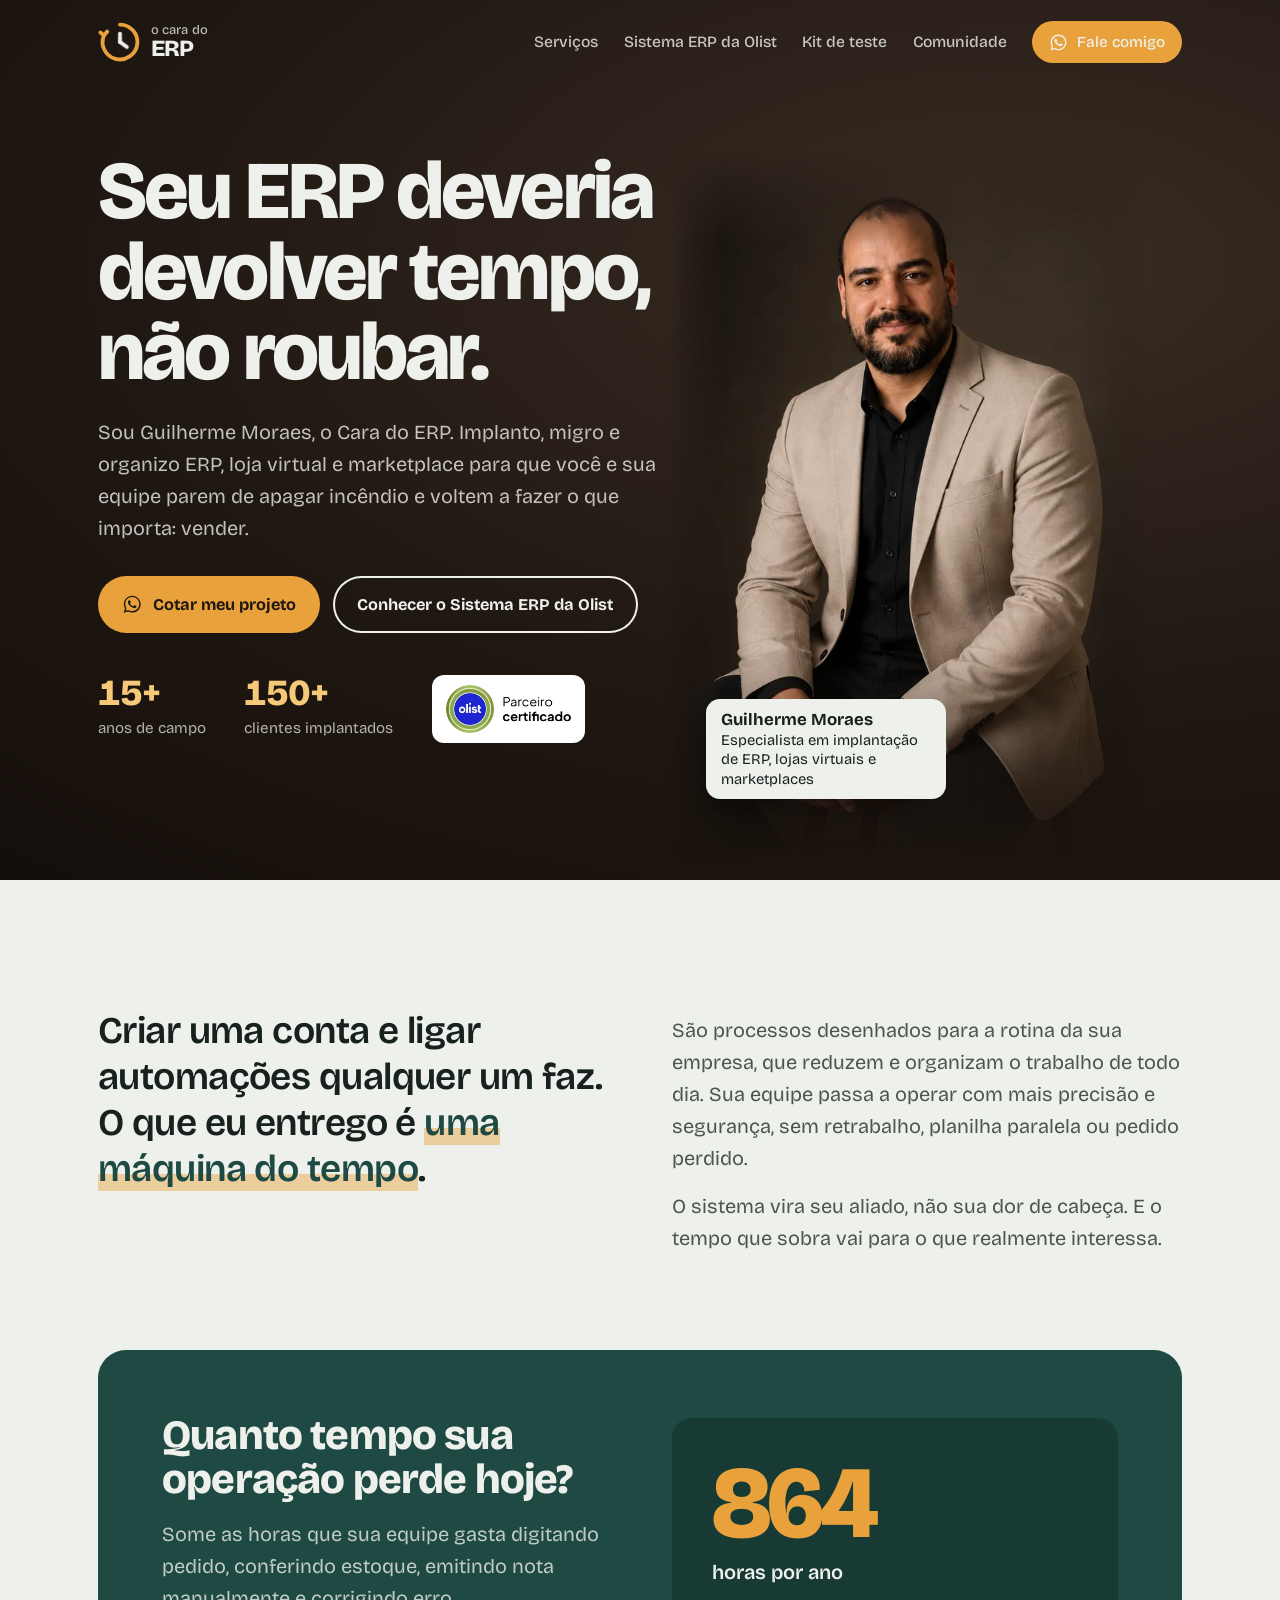
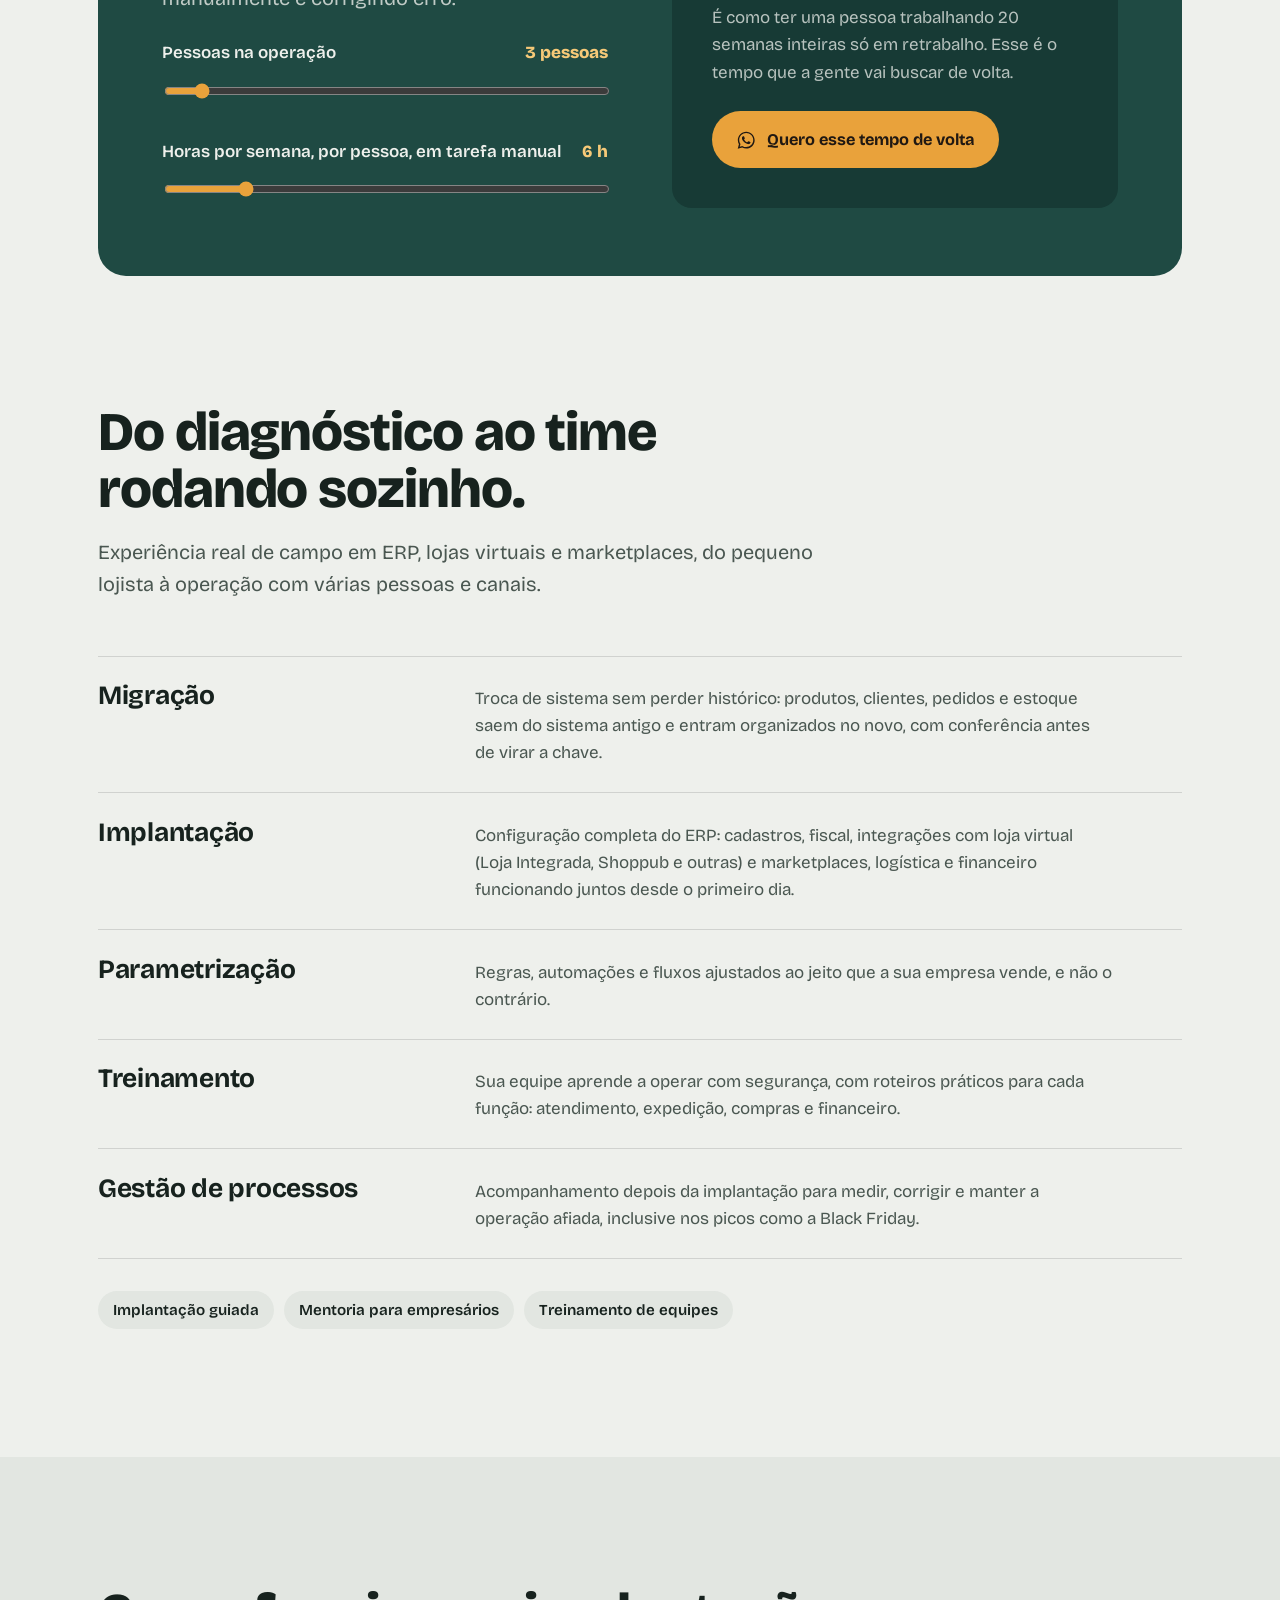
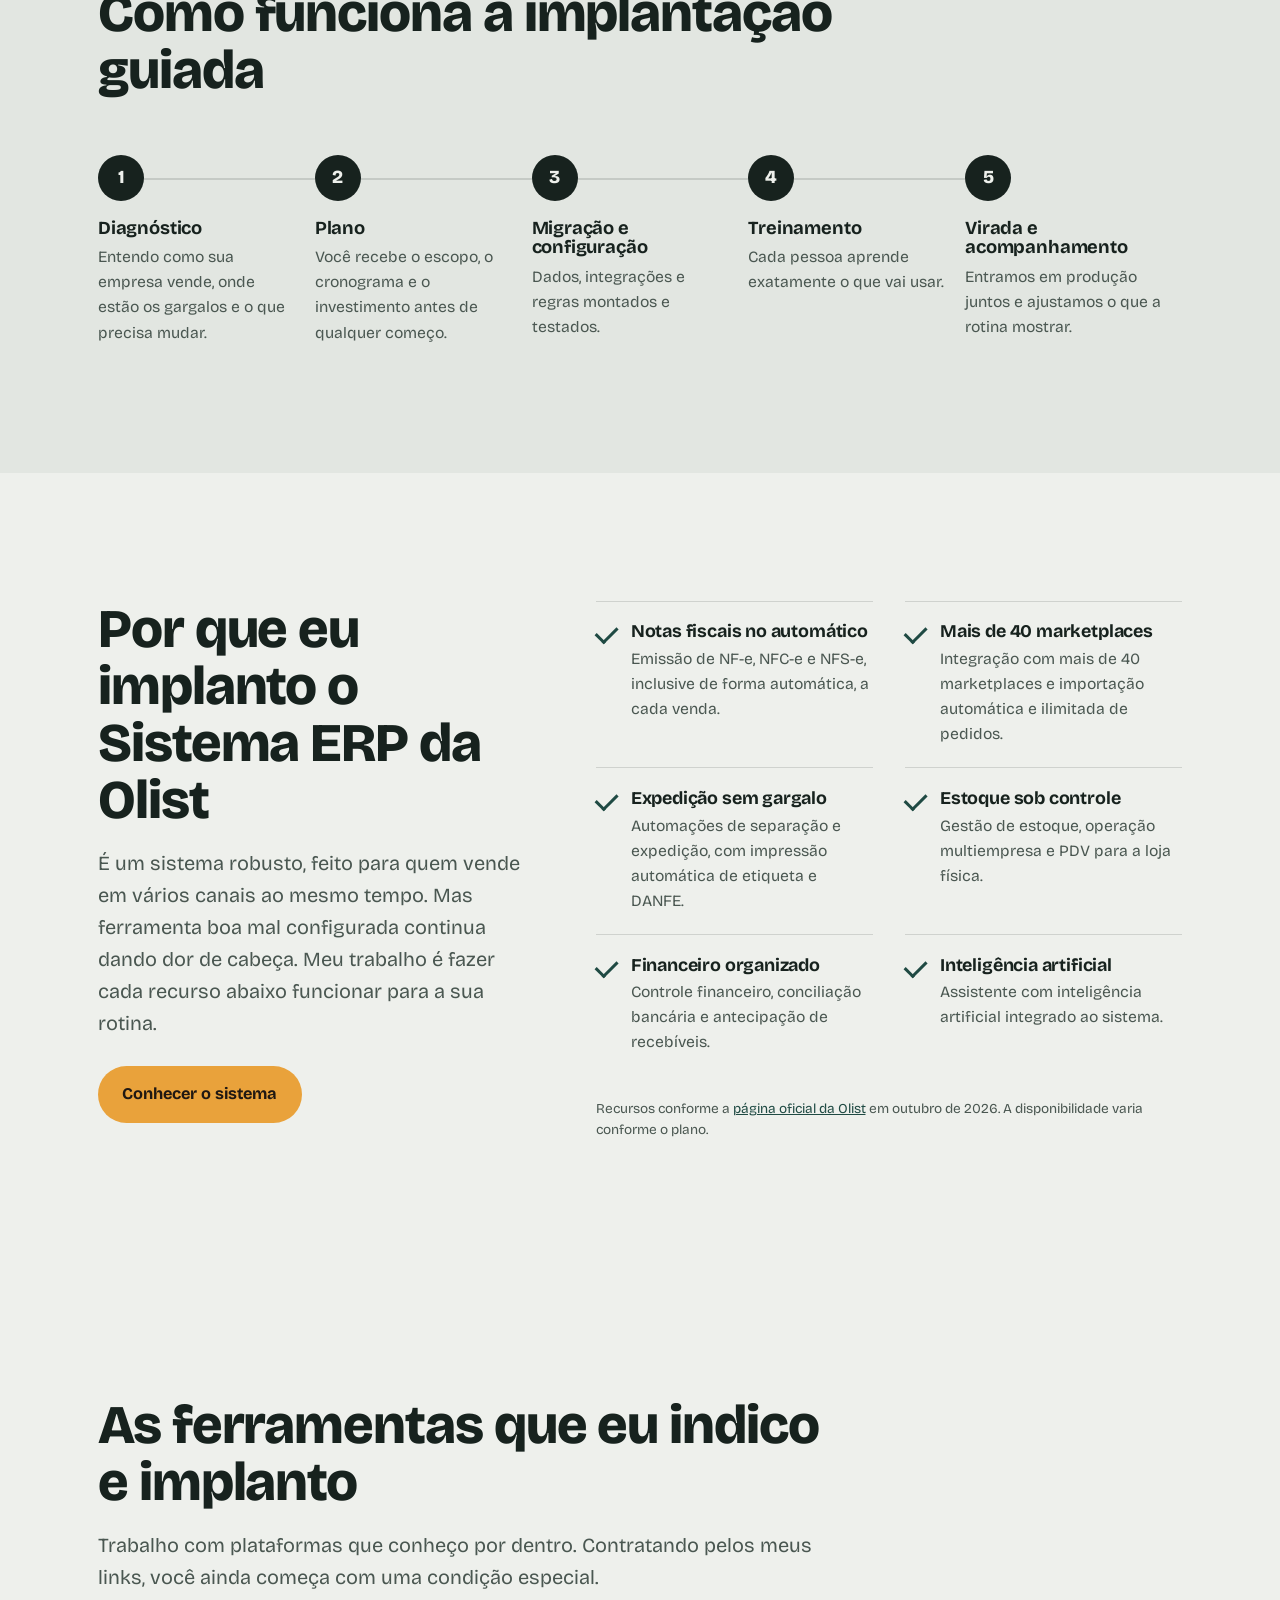
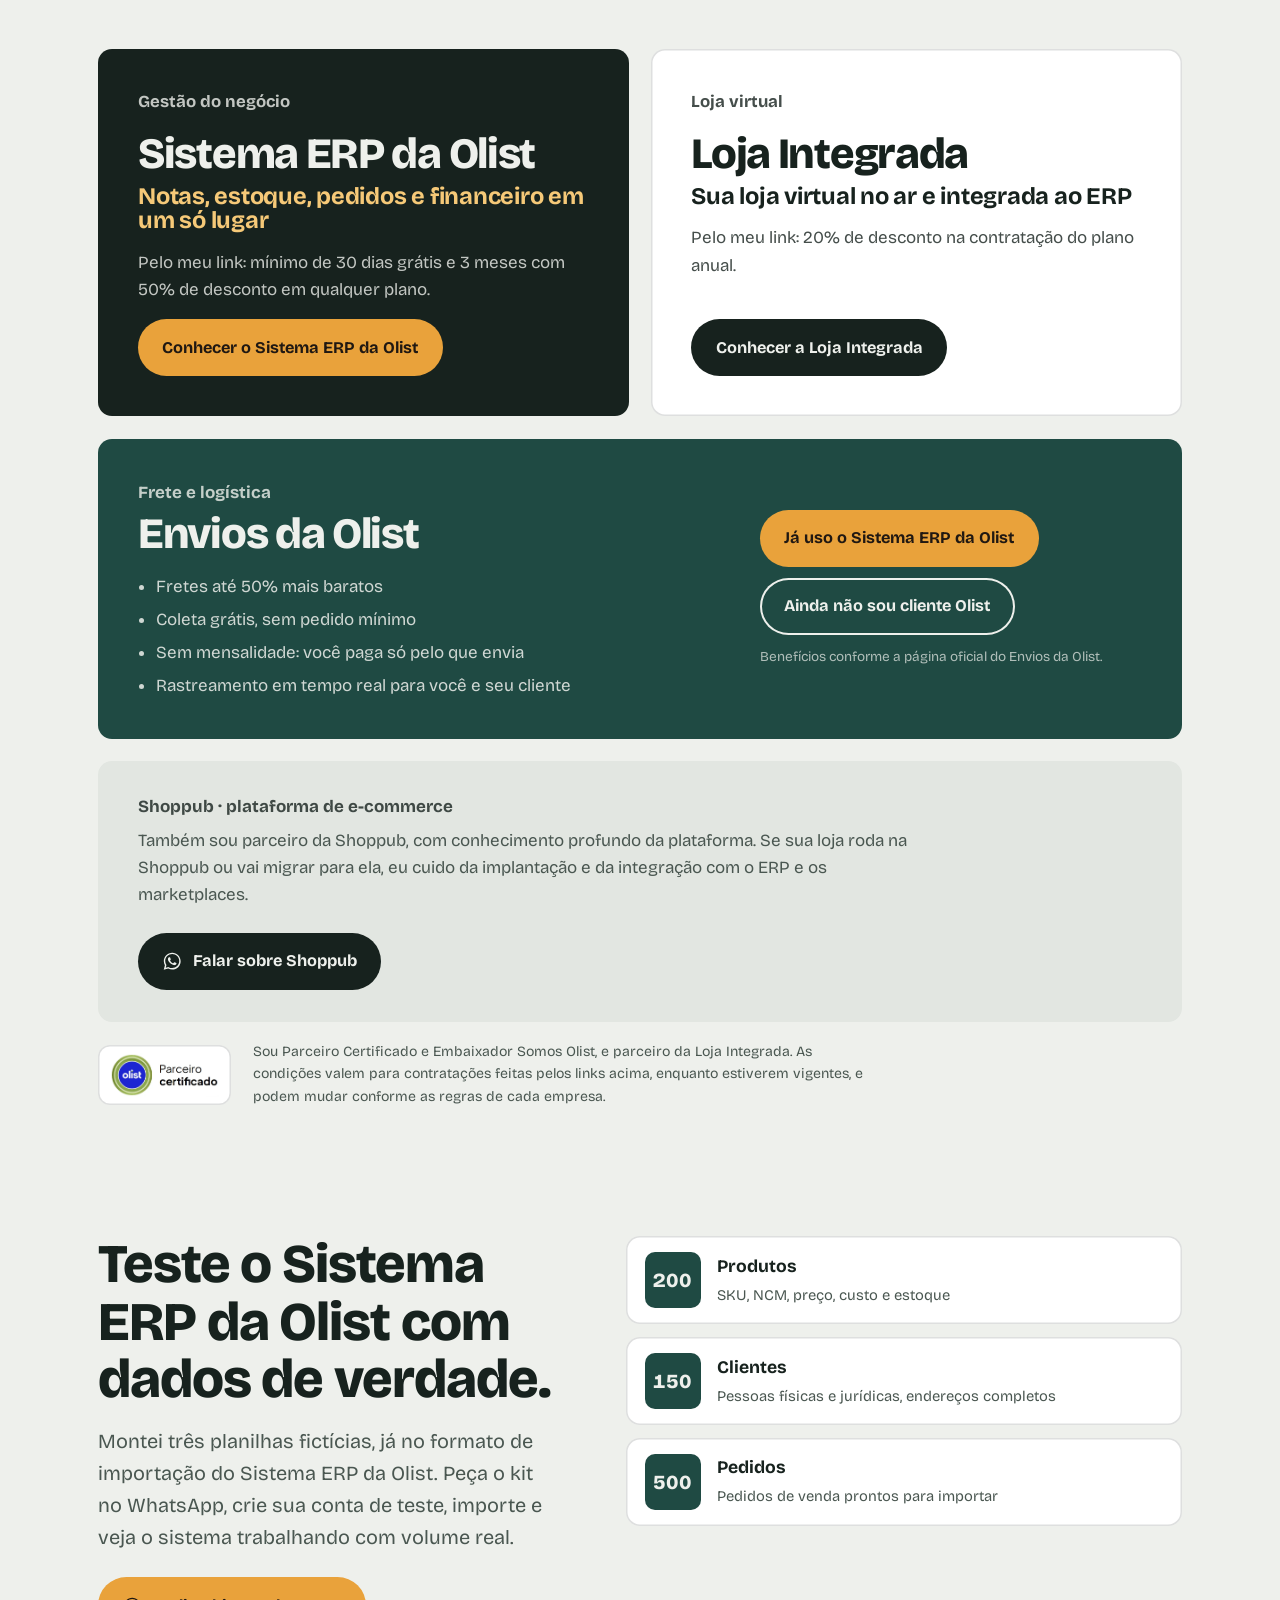
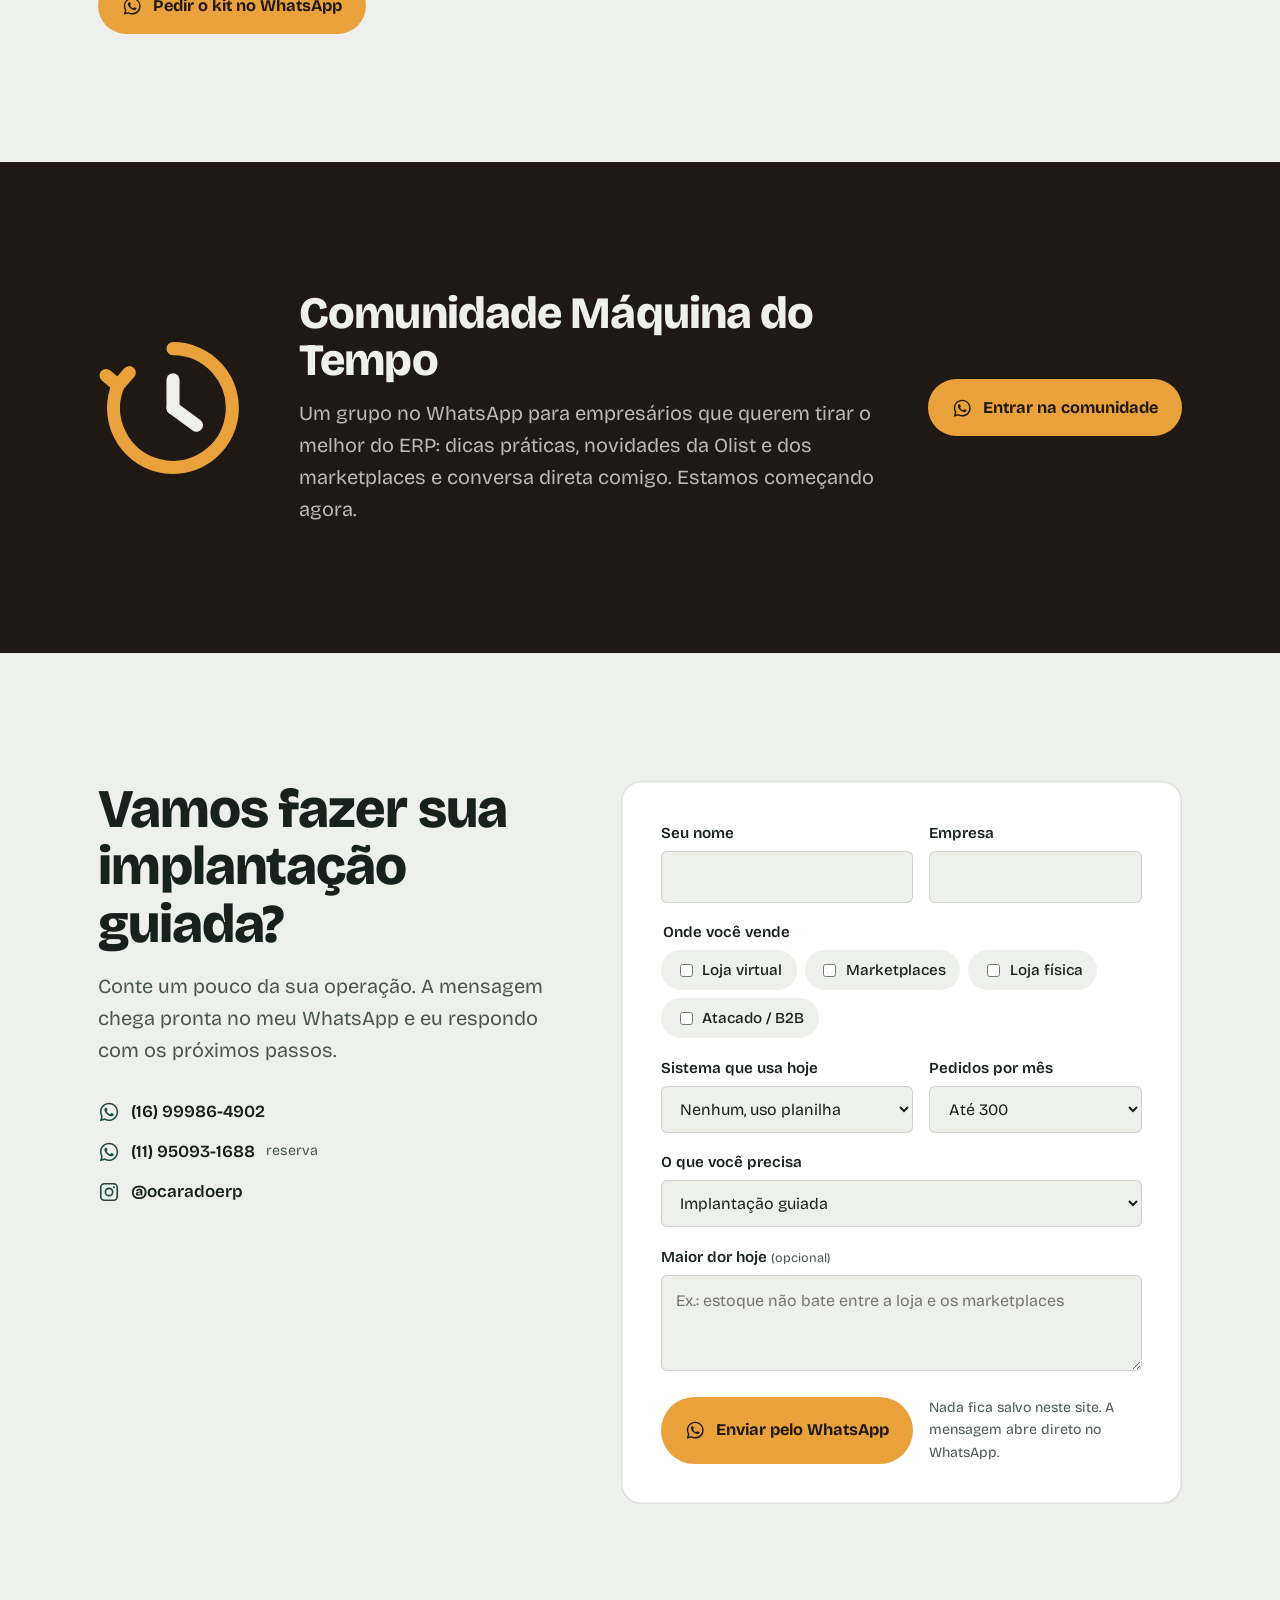
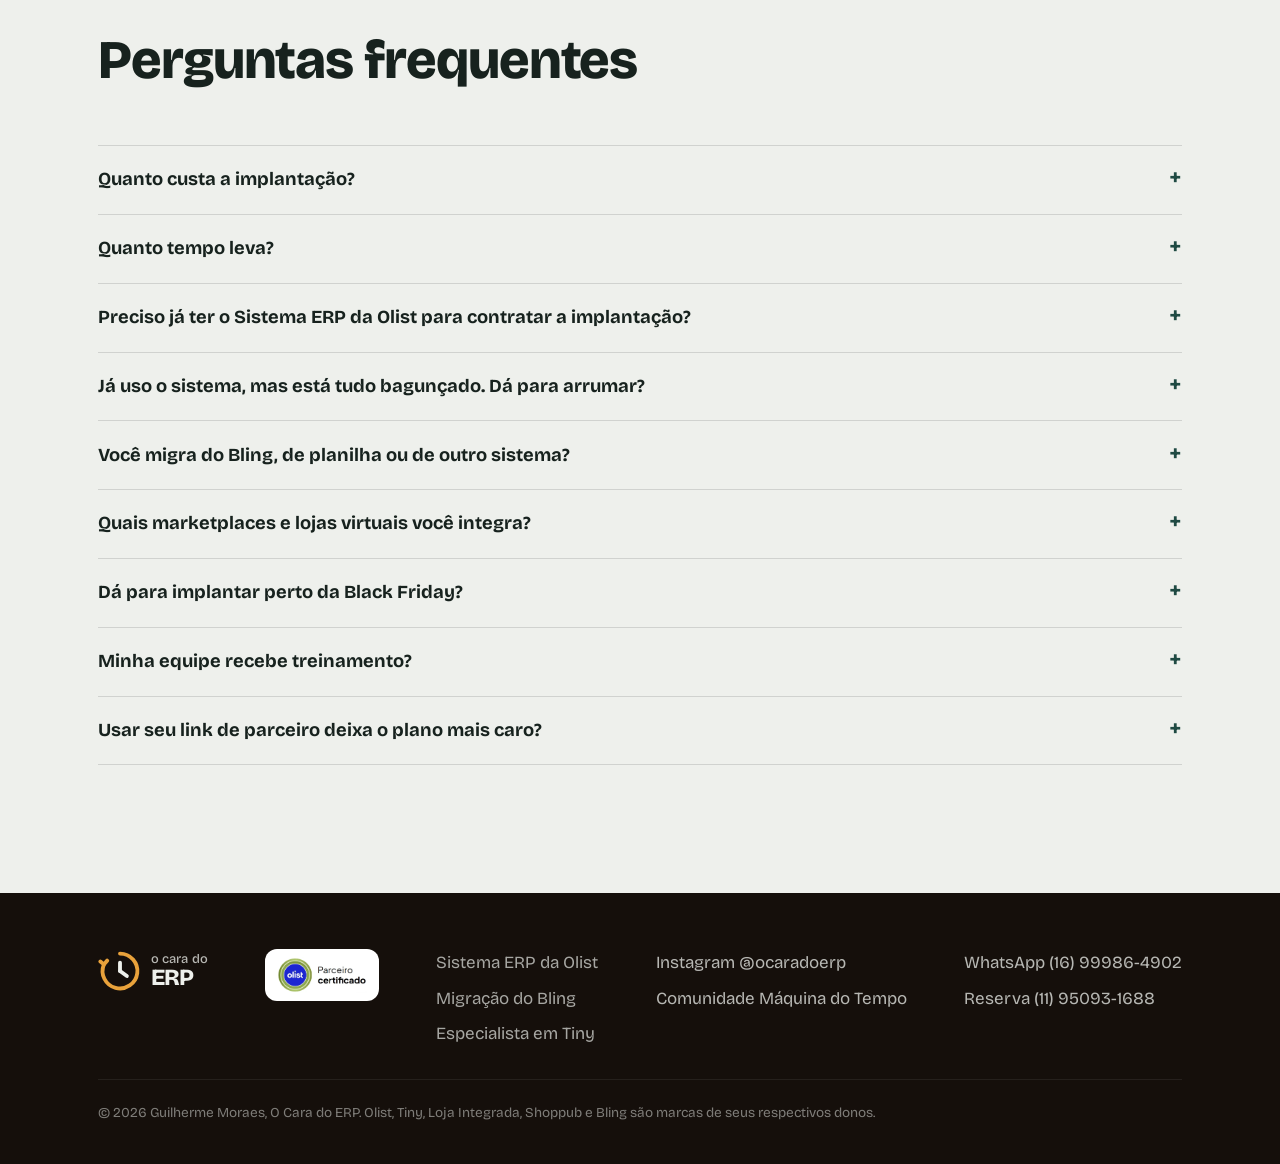
==== commit cf64dc6b: "Add files via upload" ====
--- a/index.html
+++ b/index.html
@@ -325,12 +325,13 @@
     <div class="wrap grade">
       <div class="cab" style="margin:0">
         <h2 id="t-kit">Teste o Sistema ERP da Olist com dados de verdade.</h2>
-        <p class="lead">Montei três planilhas fictícias, já no formato de importação do Sistema ERP da Olist. Crie sua conta de teste, importe e veja o sistema trabalhando com volume real.</p>
+        <p class="lead">Montei três planilhas fictícias, já no formato de importação do Sistema ERP da Olist. Peça o kit no WhatsApp, crie sua conta de teste, importe e veja o sistema trabalhando com volume real.</p>
+        <a class="btn btn-zap" href="https://wa.me/5516999864902?text=Ol%C3%A1%2C%20Guilherme%21%20Quero%20receber%20o%20kit%20de%20teste%20do%20Sistema%20ERP%20da%20Olist." data-zap="kit" data-kit="pedido"><svg aria-hidden="true"><use href="#i-zap"/></svg>Pedir o kit no WhatsApp</a>
       </div>
       <div class="arquivos">
-        <a class="arquivo" href="/assets/kit/produtos-200-olist.xlsx" download data-kit="produtos"><span class="ico">200</span><span><b>Produtos</b><small>SKU, NCM, preço, custo e estoque</small></span><span class="baixar">Baixar .xlsx</span></a>
-        <a class="arquivo" href="/assets/kit/clientes-150-olist.xlsx" download data-kit="clientes"><span class="ico">150</span><span><b>Clientes</b><small>Pessoas físicas e jurídicas, endereços completos</small></span><span class="baixar">Baixar .xlsx</span></a>
-        <a class="arquivo" href="/assets/kit/pedidos-500-olist.xlsx" download data-kit="pedidos"><span class="ico">500</span><span><b>Pedidos</b><small>Pedidos de venda prontos para importar</small></span><span class="baixar">Baixar .xlsx</span></a>
+        <div class="arquivo"><span class="ico">200</span><span><b>Produtos</b><small>SKU, NCM, preço, custo e estoque</small></span></div>
+        <div class="arquivo"><span class="ico">150</span><span><b>Clientes</b><small>Pessoas físicas e jurídicas, endereços completos</small></span></div>
+        <div class="arquivo"><span class="ico">500</span><span><b>Pedidos</b><small>Pedidos de venda prontos para importar</small></span></div>
       </div>
     </div>
   </section>
--- a/assets/css/site.css
+++ b/assets/css/site.css
@@ -161,7 +161,7 @@
 .kit .grade{display:grid;grid-template-columns:1fr 1.2fr;gap:clamp(24px,5vw,72px);align-items:start}
 .arquivos{display:grid;gap:.8rem}
 .arquivo{display:grid;grid-template-columns:56px 1fr auto;align-items:center;gap:1rem;background:#fff;border-radius:var(--raio-m);padding:1rem 1.2rem;text-decoration:none;box-shadow:inset 0 0 0 1.5px var(--linha);transition:box-shadow .15s}
-.arquivo:hover{box-shadow:inset 0 0 0 2px var(--petroleo)}
+a.arquivo:hover{box-shadow:inset 0 0 0 2px var(--petroleo)}
 .arquivo .ico{width:56px;height:56px;border-radius:10px;background:var(--petroleo);color:var(--papel);display:grid;place-items:center;font-weight:800;font-size:1.25rem;font-variant-numeric:tabular-nums;line-height:1}
 .arquivo b{display:block;font-size:1.1rem}
 .arquivo small{color:var(--tinta-2);font-size:.92rem}
@@ -294,3 +294,5 @@
 .aviso-selo .selo{box-shadow:inset 0 0 0 1.5px var(--linha)}
 .selo-rodape img{height:36px}
 .provas .selo img{height:52px}
+div.arquivo{grid-template-columns:56px 1fr}
+.kit .cab .btn{justify-self:start;margin-top:.4rem}
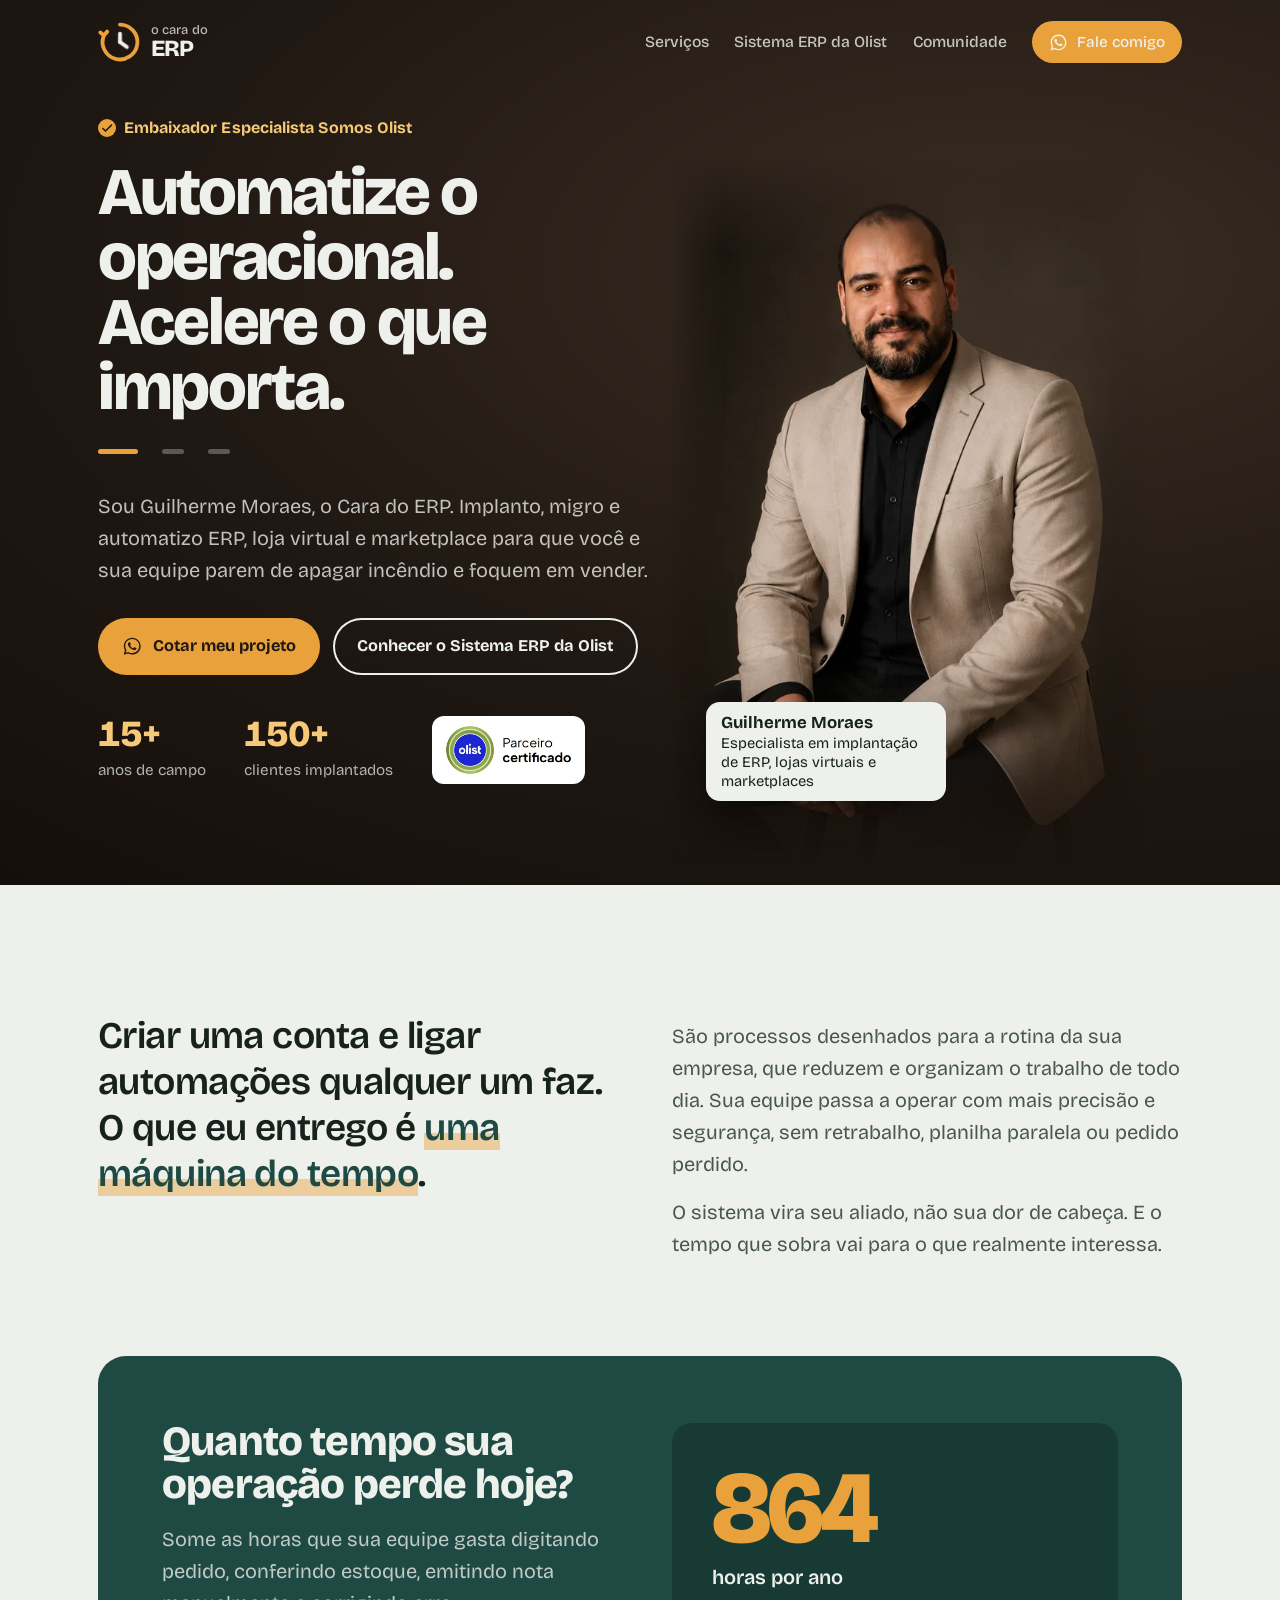
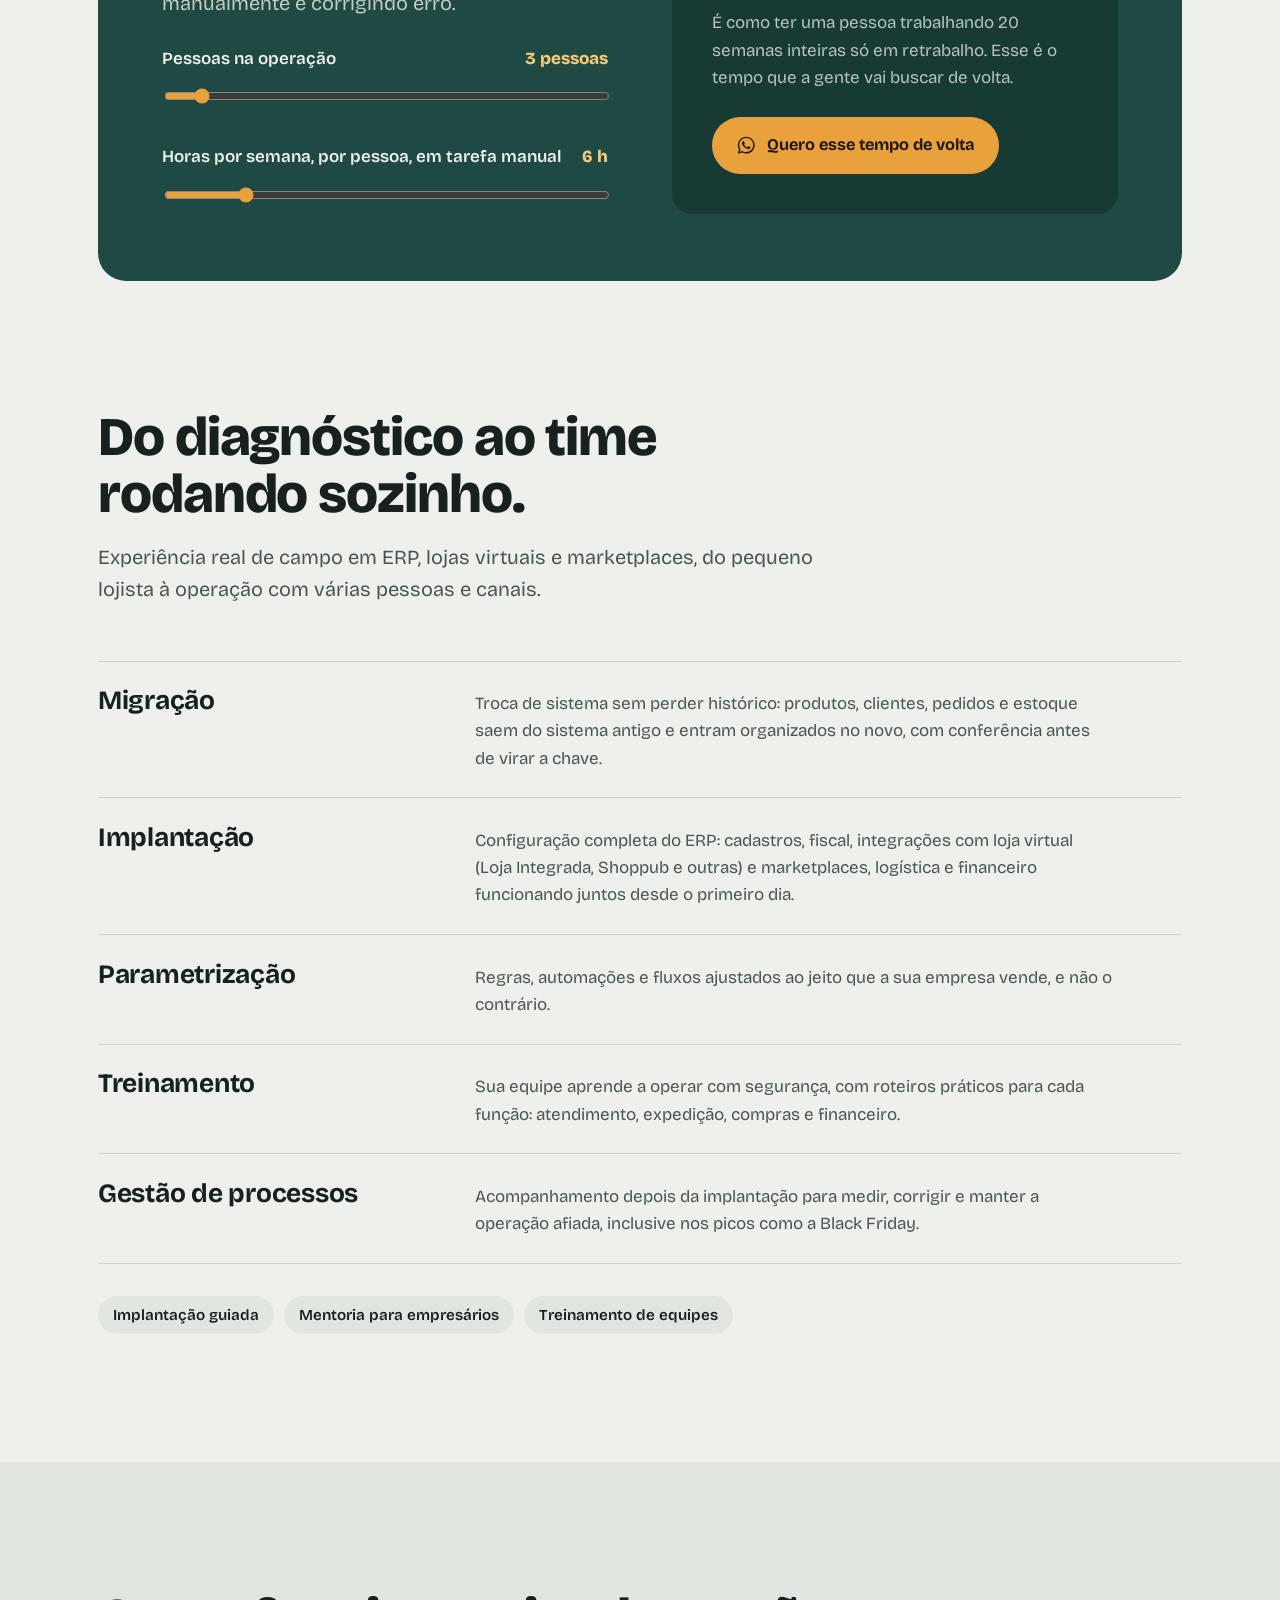
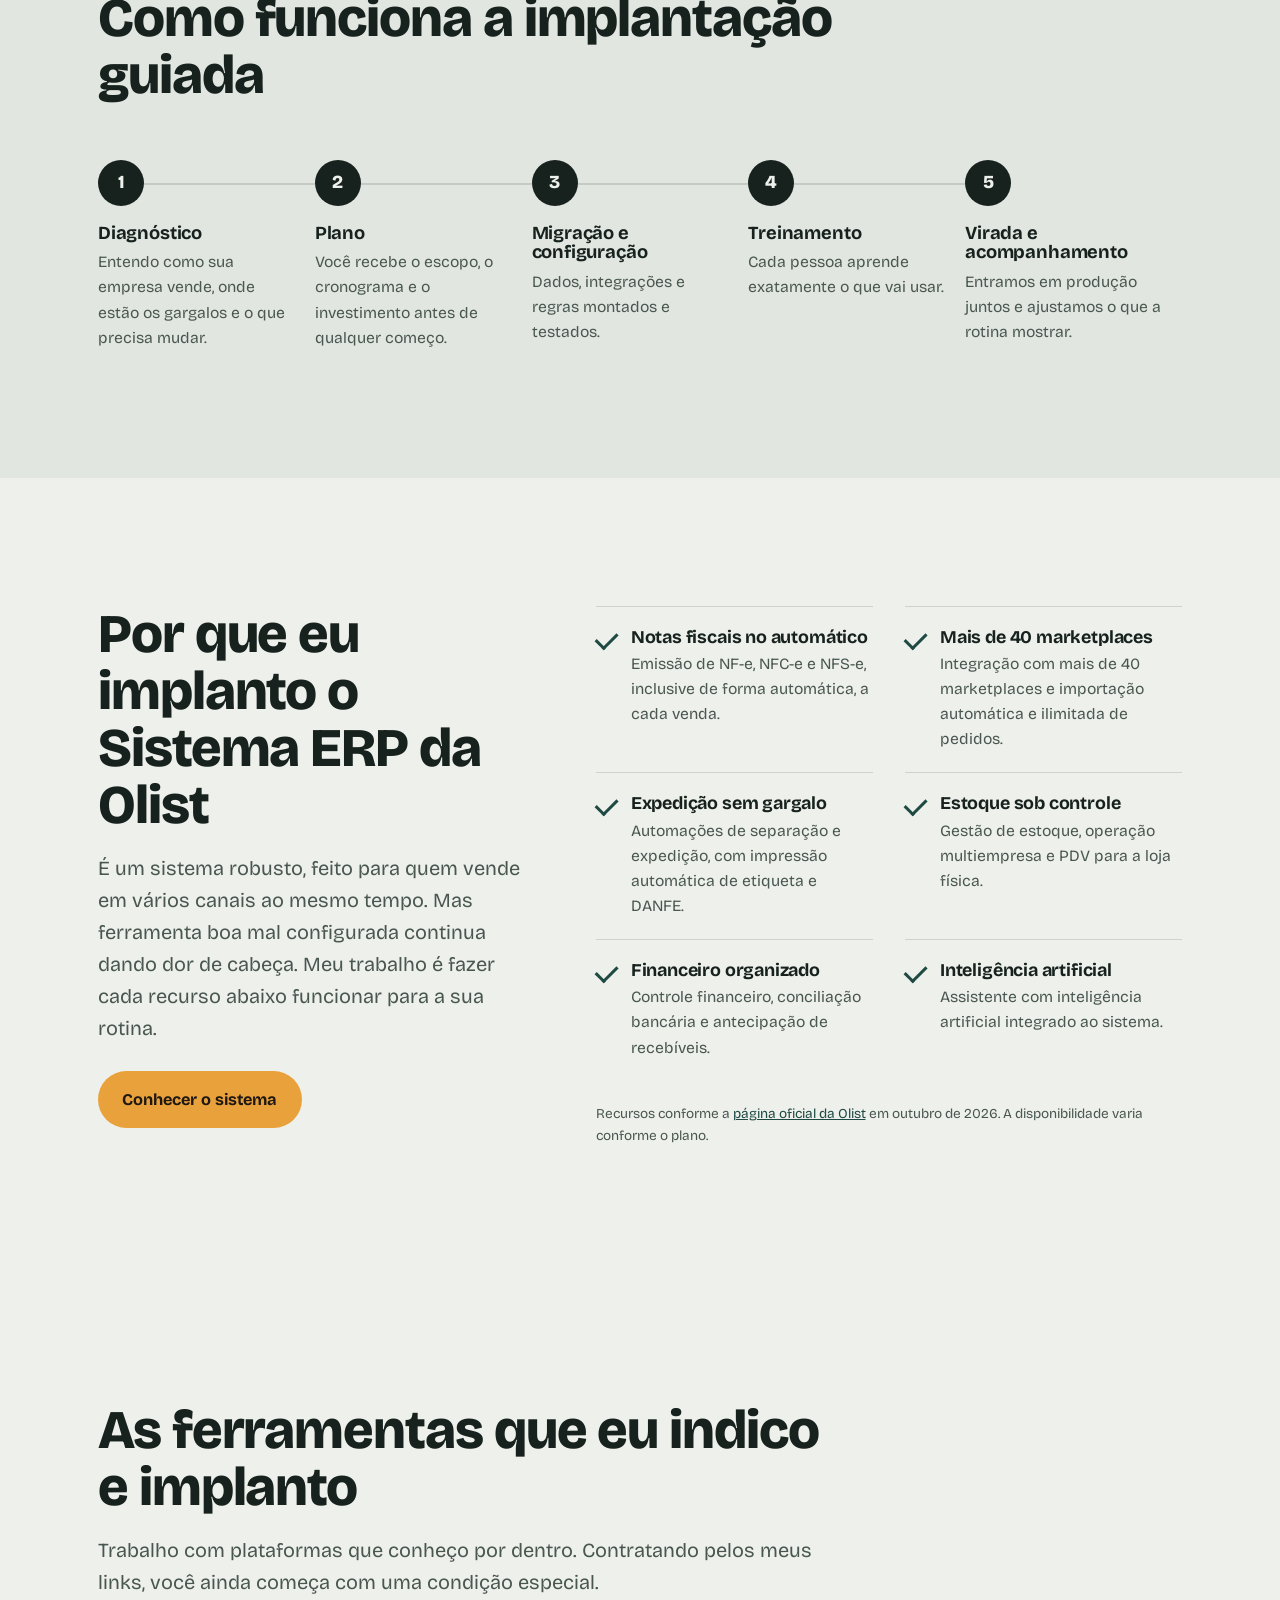
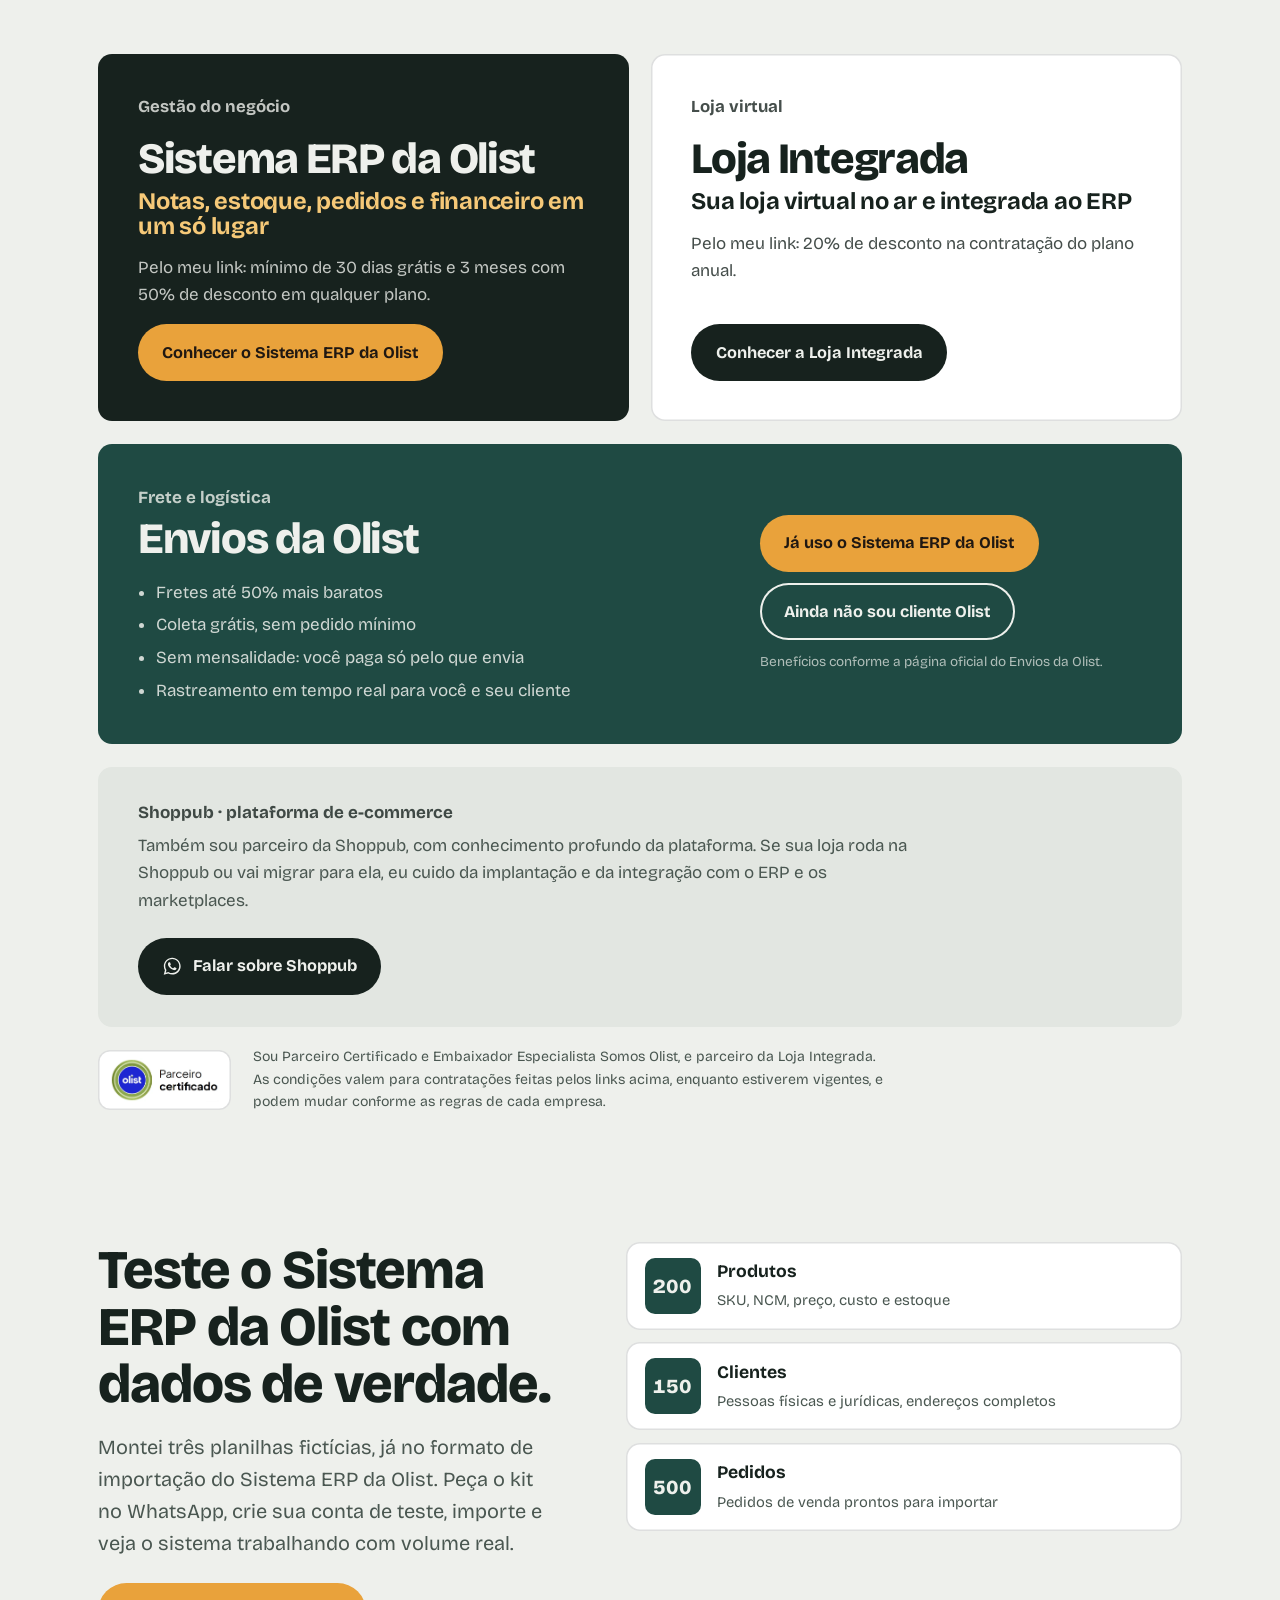
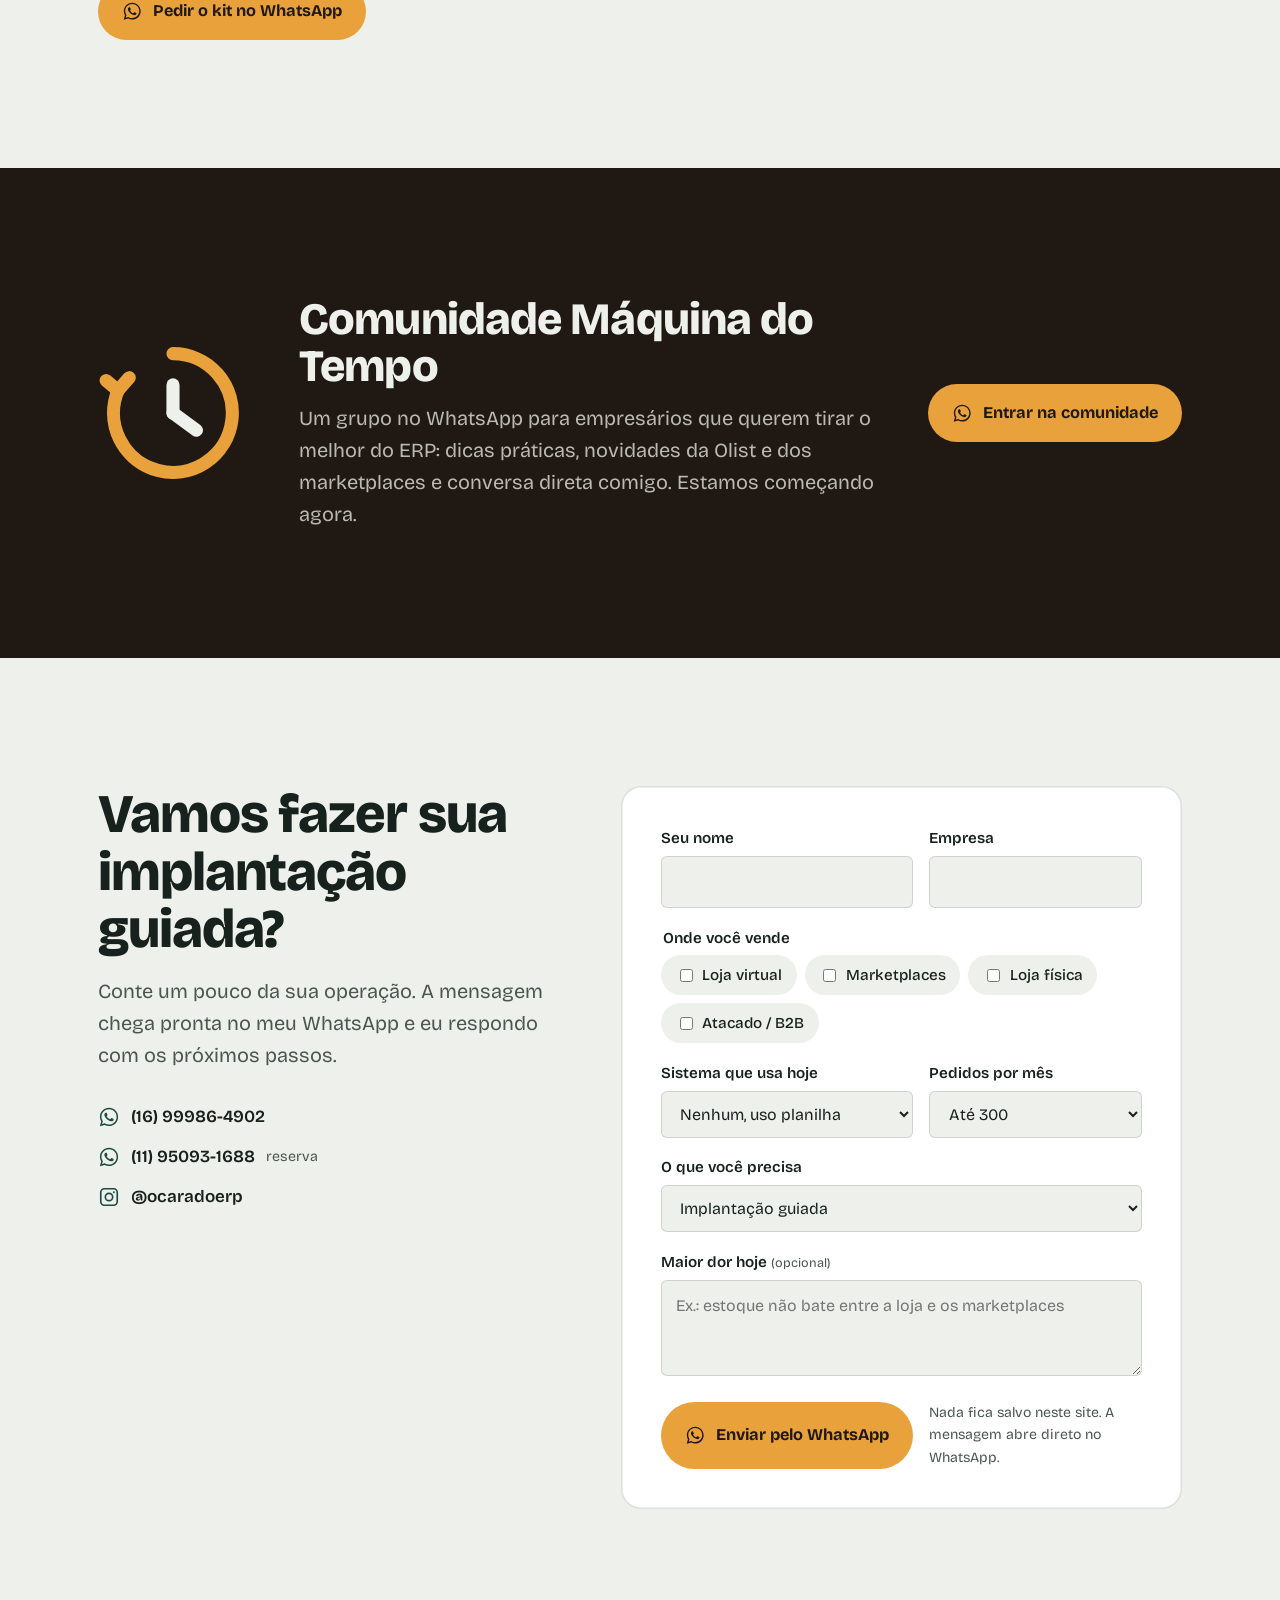
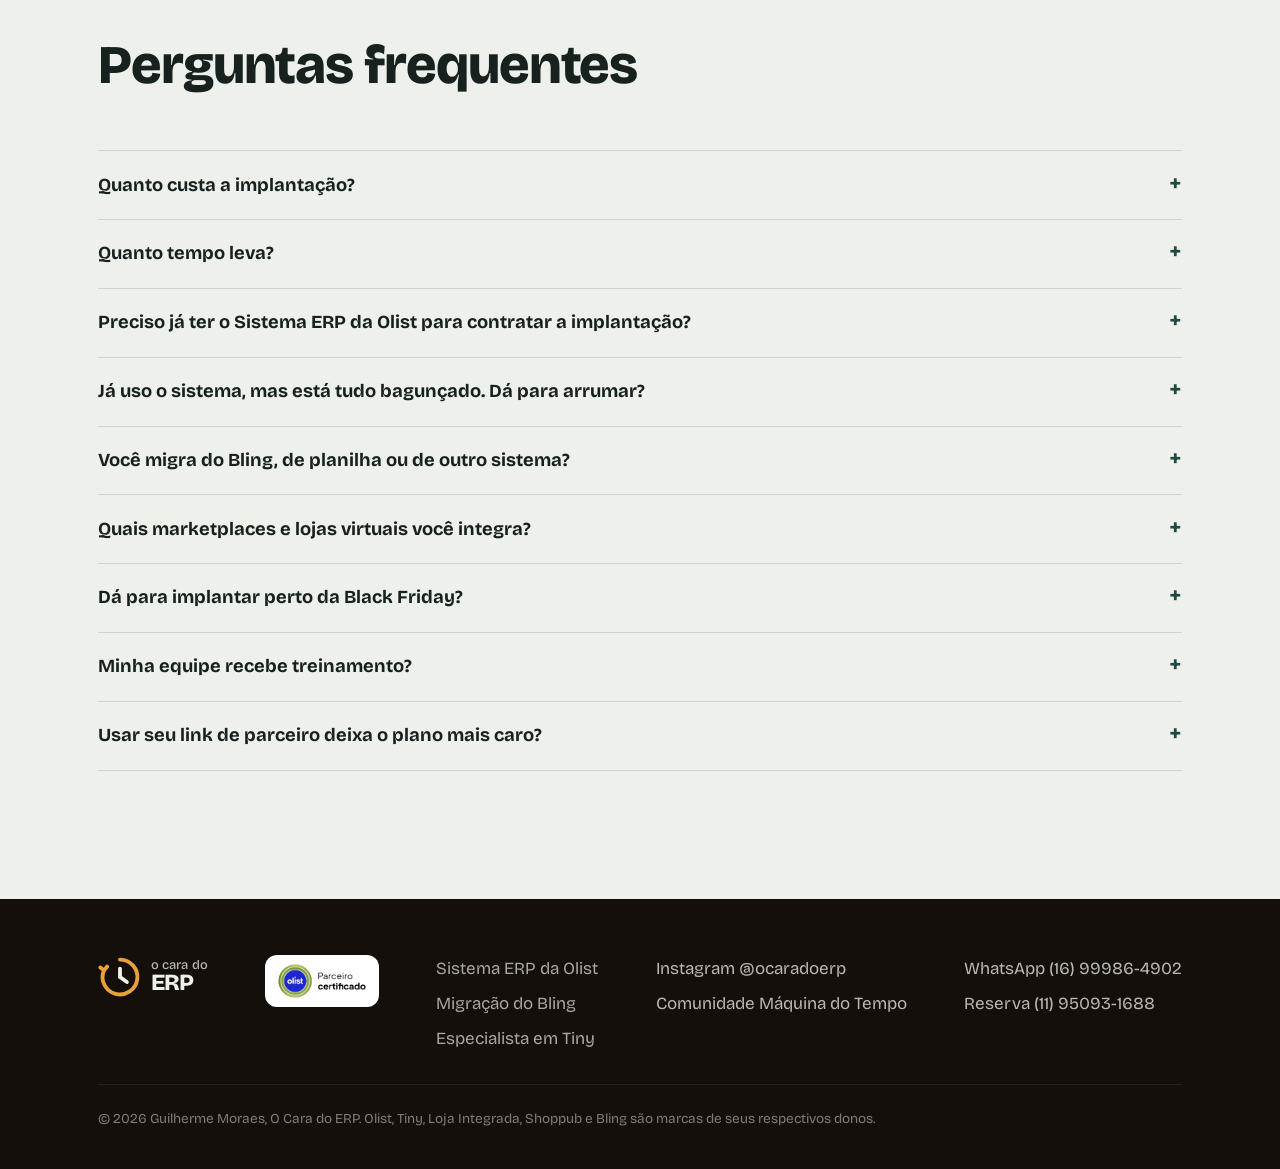
==== commit 1b1f010c: "Add files via upload" ====
--- a/index.html
+++ b/index.html
@@ -7,14 +7,14 @@
 <meta charset="utf-8">
 <meta name="viewport" content="width=device-width, initial-scale=1">
 <title>O Cara do ERP · Guilherme Moraes | Implantação e migração de ERP, lojas virtuais e marketplaces</title>
-<meta name="description" content="Guilherme Moraes, O Cara do ERP: mais de 15 anos e 150 clientes em implantação, migração, parametrização e treinamento de ERP, lojas virtuais e marketplaces. Parceiro Certificado e Embaixador Somos Olist.">
+<meta name="description" content="Guilherme Moraes, O Cara do ERP: mais de 15 anos e 150 clientes em implantação, migração, parametrização e treinamento de ERP, lojas virtuais e marketplaces. Parceiro Certificado e Embaixador Especialista Somos Olist.">
 <link rel="canonical" href="https://www.ocaradoerp.com.br/">
 <meta name="theme-color" content="#201812">
 <meta property="og:type" content="website">
 <meta property="og:locale" content="pt_BR">
 <meta property="og:url" content="https://www.ocaradoerp.com.br/">
 <meta property="og:title" content="O Cara do ERP · Guilherme Moraes">
-<meta property="og:description" content="Guilherme Moraes, O Cara do ERP: mais de 15 anos e 150 clientes em implantação, migração, parametrização e treinamento de ERP, lojas virtuais e marketplaces. Parceiro Certificado e Embaixador Somos Olist.">
+<meta property="og:description" content="Guilherme Moraes, O Cara do ERP: mais de 15 anos e 150 clientes em implantação, migração, parametrização e treinamento de ERP, lojas virtuais e marketplaces. Parceiro Certificado e Embaixador Especialista Somos Olist.">
 <meta property="og:image" content="https://www.ocaradoerp.com.br/assets/img/og-ocaradoerp.jpg">
 <meta property="og:image:width" content="1200">
 <meta property="og:image:height" content="630">
@@ -153,7 +153,6 @@
     <nav aria-label="Principal">
       <a href="#servicos">Serviços</a>
       <a href="#por-que-olist">Sistema ERP da Olist</a>
-      <a href="#kit">Kit de teste</a>
       <a href="#comunidade">Comunidade</a>
       <a class="btn btn-zap" href="https://wa.me/5516999864902" data-zap="topo"><svg aria-hidden="true"><use href="#i-zap"/></svg>Fale comigo</a>
     </nav>
@@ -164,9 +163,19 @@
   <section class="hero" style="padding:0">
     <div class="wrap">
       <div class="hero-texto">
+        <p class="titulo-parceiro"><svg aria-hidden="true" viewBox="0 0 24 24"><path d="M5 12.5l4.2 4.2L19 7" fill="none" stroke="currentColor" stroke-width="2.6" stroke-linecap="round" stroke-linejoin="round"/></svg>Embaixador Especialista Somos Olist</p>
+        <div class="frases" data-banner>
+          <h1 class="frase ativa">Automatize o operacional. Acelere o que importa.</h1>
+          <p class="frase" aria-hidden="true">Seu ERP no automático. Seu time focado em vender.</p>
+          <p class="frase" aria-hidden="true">Processos automáticos. Operação no ritmo das vendas.</p>
+        </div>
+        <div class="pontos" role="group" aria-label="Trocar frase do banner">
+          <button type="button" class="ativo" aria-label="Frase 1 de 3" aria-pressed="true"></button>
+          <button type="button" aria-label="Frase 2 de 3" aria-pressed="false"></button>
+          <button type="button" aria-label="Frase 3 de 3" aria-pressed="false"></button>
+        </div>
         <p class="origem" id="origem" hidden></p>
-        <h1>Seu ERP deveria devolver tempo, não roubar.</h1>
-        <p class="lead">Sou Guilherme Moraes, o Cara do ERP. Implanto, migro e organizo ERP, loja virtual e marketplace para que você e sua equipe parem de apagar incêndio e voltem a fazer o que importa: vender.</p>
+        <p class="lead">Sou Guilherme Moraes, o Cara do ERP. Implanto, migro e automatizo ERP, loja virtual e marketplace para que você e sua equipe parem de apagar incêndio e foquem em vender.</p>
         <div class="acoes">
           <a class="btn btn-zap" href="#cotacao"><svg aria-hidden="true"><use href="#i-zap"/></svg>Cotar meu projeto</a>
           <a class="btn btn-linha" href="#por-que-olist">Conhecer o Sistema ERP da Olist</a>
@@ -178,10 +187,20 @@
         </div>
       </div>
       <figure class="hero-foto">
-        <picture>
-          <source type="image/webp" srcset="/assets/img/guilherme-moraes-640.webp 640w, /assets/img/guilherme-moraes-1000.webp 1000w" sizes="(max-width:860px) 380px, 520px">
-          <img src="/assets/img/guilherme-moraes-1000.jpg" width="1000" height="1502" alt="Guilherme Moraes, o Cara do ERP, sentado, de blazer bege e camisa preta" fetchpriority="high">
-        </picture>
+        <div class="fotos">
+          <picture class="ativa">
+            <source type="image/webp" srcset="/assets/img/guilherme-moraes-640.webp 640w, /assets/img/guilherme-moraes-1000.webp 1000w" sizes="(max-width:860px) 380px, 520px">
+            <img src="/assets/img/guilherme-moraes-1000.jpg" width="1000" height="1502" alt="Guilherme Moraes, o Cara do ERP, sentado, de blazer bege e camisa preta" fetchpriority="high">
+          </picture>
+          <picture class="">
+            <source type="image/webp" srcset="/assets/img/guilherme-moraes-azul-640.webp 640w, /assets/img/guilherme-moraes-azul-1000.webp 975w" sizes="(max-width:860px) 380px, 520px">
+            <img src="/assets/img/guilherme-moraes-azul-1000.jpg" width="975" height="1524" alt="Guilherme Moraes de blazer azul-marinho e camisa branca" loading="lazy">
+          </picture>
+          <picture class="">
+            <source type="image/webp" srcset="/assets/img/guilherme-moraes-grafite-640.webp 640w, /assets/img/guilherme-moraes-grafite-1000.webp 975w" sizes="(max-width:860px) 380px, 520px">
+            <img src="/assets/img/guilherme-moraes-grafite-1000.jpg" width="975" height="1524" alt="Guilherme Moraes de blazer grafite e camisa preta" loading="lazy">
+          </picture>
+        </div>
         <figcaption><b>Guilherme Moraes</b>Especialista em implantação de ERP, lojas virtuais e marketplaces</figcaption>
       </figure>
     </div>
@@ -317,7 +336,7 @@
         </div>
         <a class="btn btn-escuro" href="https://wa.me/5516999864902?text=Ol%C3%A1%2C%20Guilherme!%20Quero%20falar%20sobre%20minha%20loja%20na%20Shoppub." data-zap="shoppub"><svg aria-hidden="true"><use href="#i-zap"/></svg>Falar sobre Shoppub</a>
       </div>
-      <div class="aviso-selo"><span class="selo"><picture><source type="image/webp" srcset="/assets/img/selo-parceiro-certificado-olist.webp"><img src="/assets/img/selo-parceiro-certificado-olist.png" width="486" height="196" alt="Selo Olist Parceiro Certificado" loading="lazy"></picture></span><p class="aviso">Sou Parceiro Certificado e Embaixador Somos Olist, e parceiro da Loja Integrada. As condições valem para contratações feitas pelos links acima, enquanto estiverem vigentes, e podem mudar conforme as regras de cada empresa.</p></div>
+      <div class="aviso-selo"><span class="selo"><picture><source type="image/webp" srcset="/assets/img/selo-parceiro-certificado-olist.webp"><img src="/assets/img/selo-parceiro-certificado-olist.png" width="486" height="196" alt="Selo Olist Parceiro Certificado" loading="lazy"></picture></span><p class="aviso">Sou Parceiro Certificado e Embaixador Especialista Somos Olist, e parceiro da Loja Integrada. As condições valem para contratações feitas pelos links acima, enquanto estiverem vigentes, e podem mudar conforme as regras de cada empresa.</p></div>
     </div>
   </section>
 
--- a/assets/css/site.css
+++ b/assets/css/site.css
@@ -296,3 +296,22 @@
 .provas .selo img{height:52px}
 div.arquivo{grid-template-columns:56px 1fr}
 .kit .cab .btn{justify-self:start;margin-top:.4rem}
+
+/* título de parceiro no topo */
+.titulo-parceiro{display:inline-flex;align-items:center;gap:.45rem;font-weight:700;font-size:1rem;color:var(--ambar-claro);margin-bottom:1.2rem;letter-spacing:.005em}
+.titulo-parceiro svg{width:1.15em;height:1.15em;flex:none;background:var(--ambar);color:var(--cafe);border-radius:50%;padding:.12em}
+.hero .origem{margin:1.2rem 0 0}
+
+/* banner do topo: 3 frases + 3 fotos */
+.frases{display:grid}
+.frases>.frase{grid-area:1/1;margin:0;opacity:0;transition:opacity .9s ease;font-size:clamp(2.6rem,6.4vw,5.4rem);font-weight:800;letter-spacing:-.035em;line-height:.98;max-width:13ch}
+.frases>.frase.ativa{opacity:1}
+.pontos{display:flex;gap:.25rem;margin:1rem 0 0 -10px}
+.pontos button{background:none;border:0;padding:12px 10px;cursor:pointer}
+.pontos button::before{content:"";display:block;width:22px;height:5px;border-radius:3px;background:rgba(238,240,236,.3);transition:width .3s,background-color .3s}
+.pontos button.ativo::before{width:40px;background:var(--ambar)}
+.fotos{display:grid;align-items:end}
+.fotos>picture{grid-area:1/1;opacity:0;transition:opacity .9s ease}
+.fotos>picture.ativa{opacity:1}
+.frases>.frase{max-width:15ch;font-size:clamp(2.5rem,5.8vw,4.9rem)}
+.frases>.frase{font-size:clamp(2.4rem,5.2vw,4.4rem)}
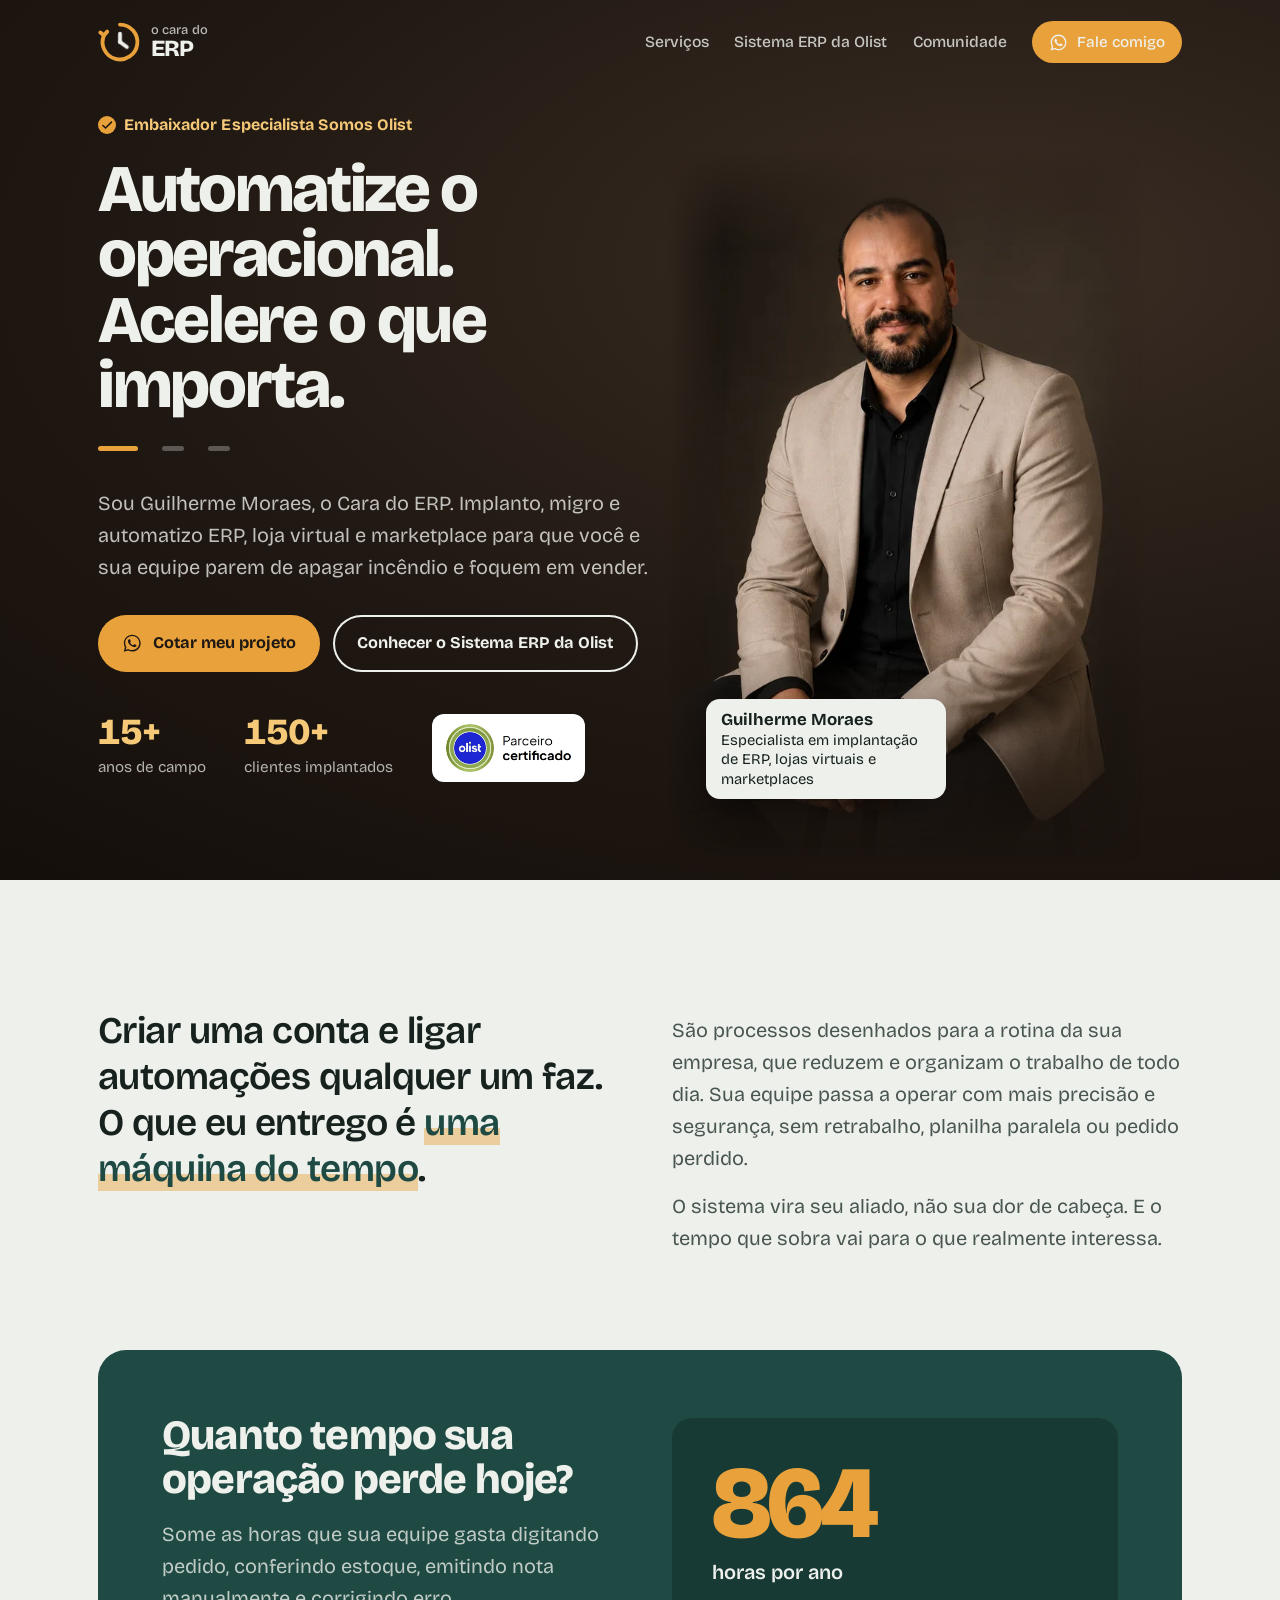
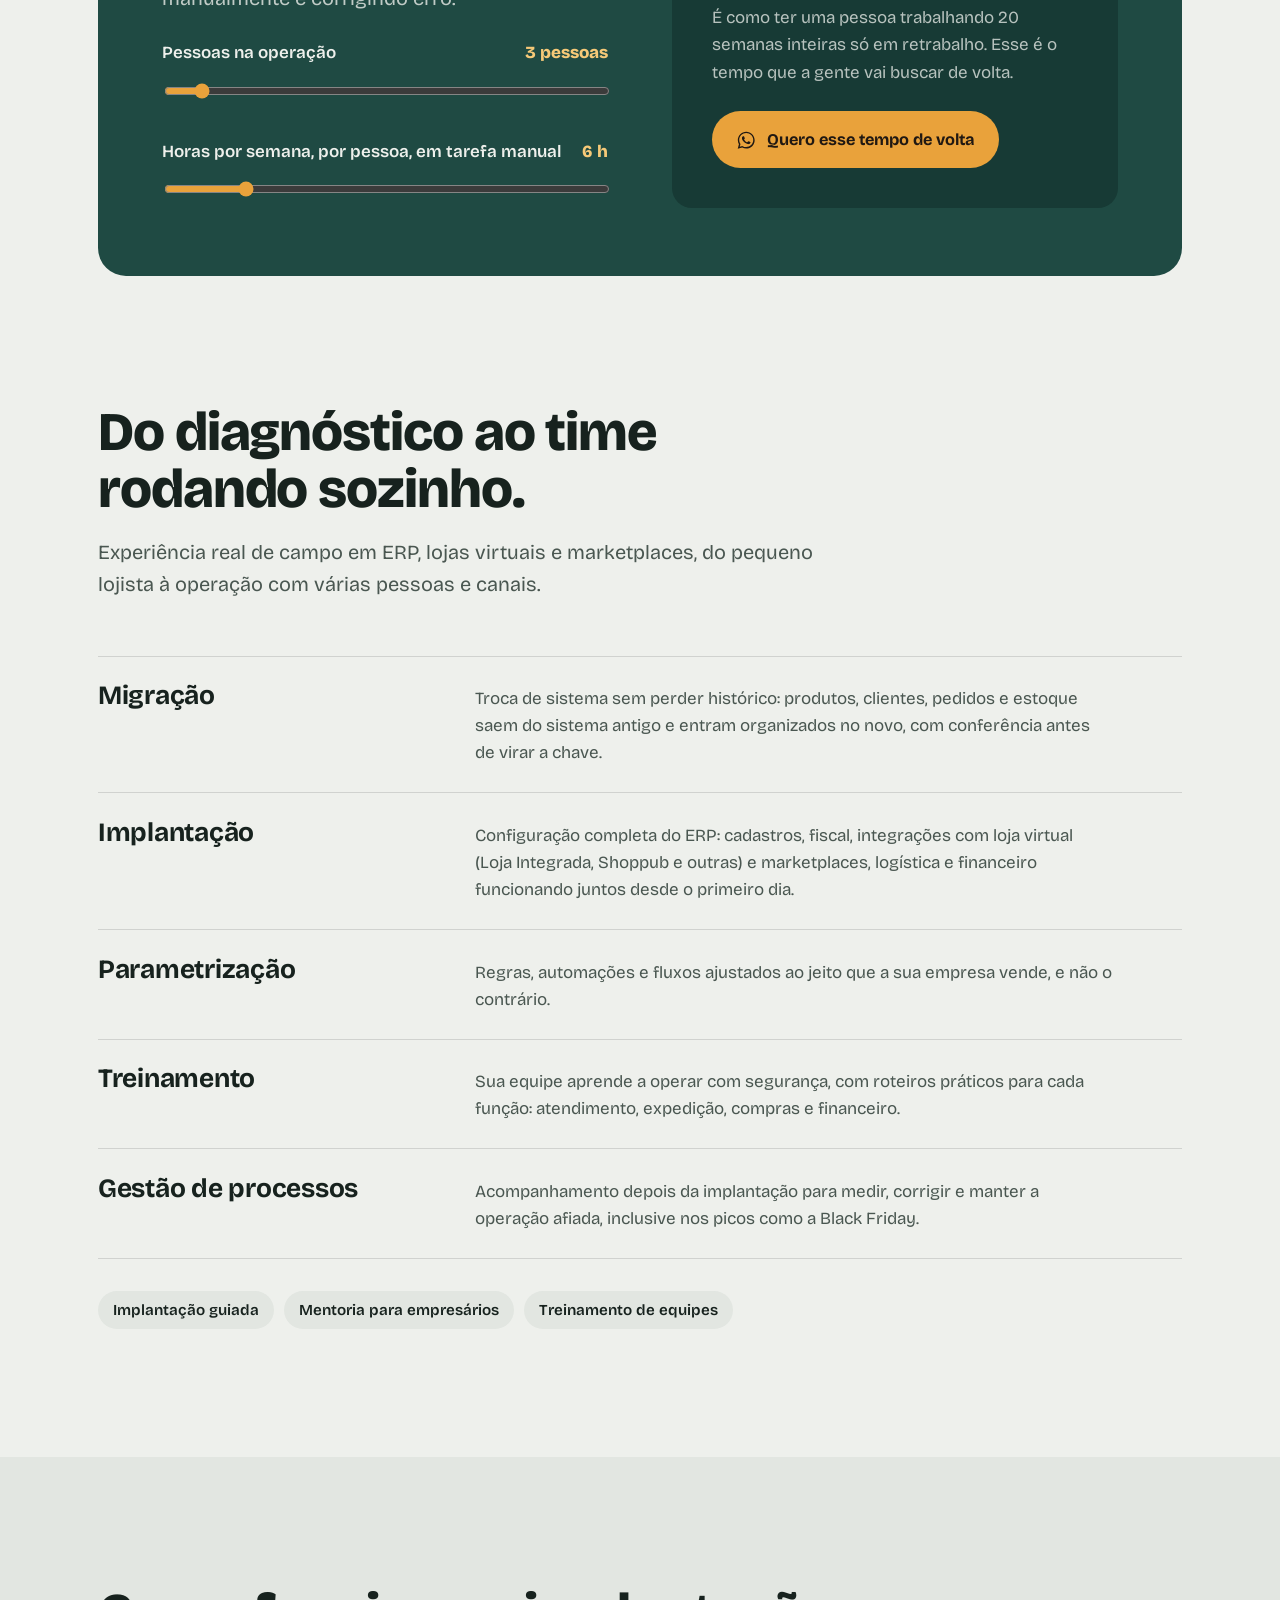
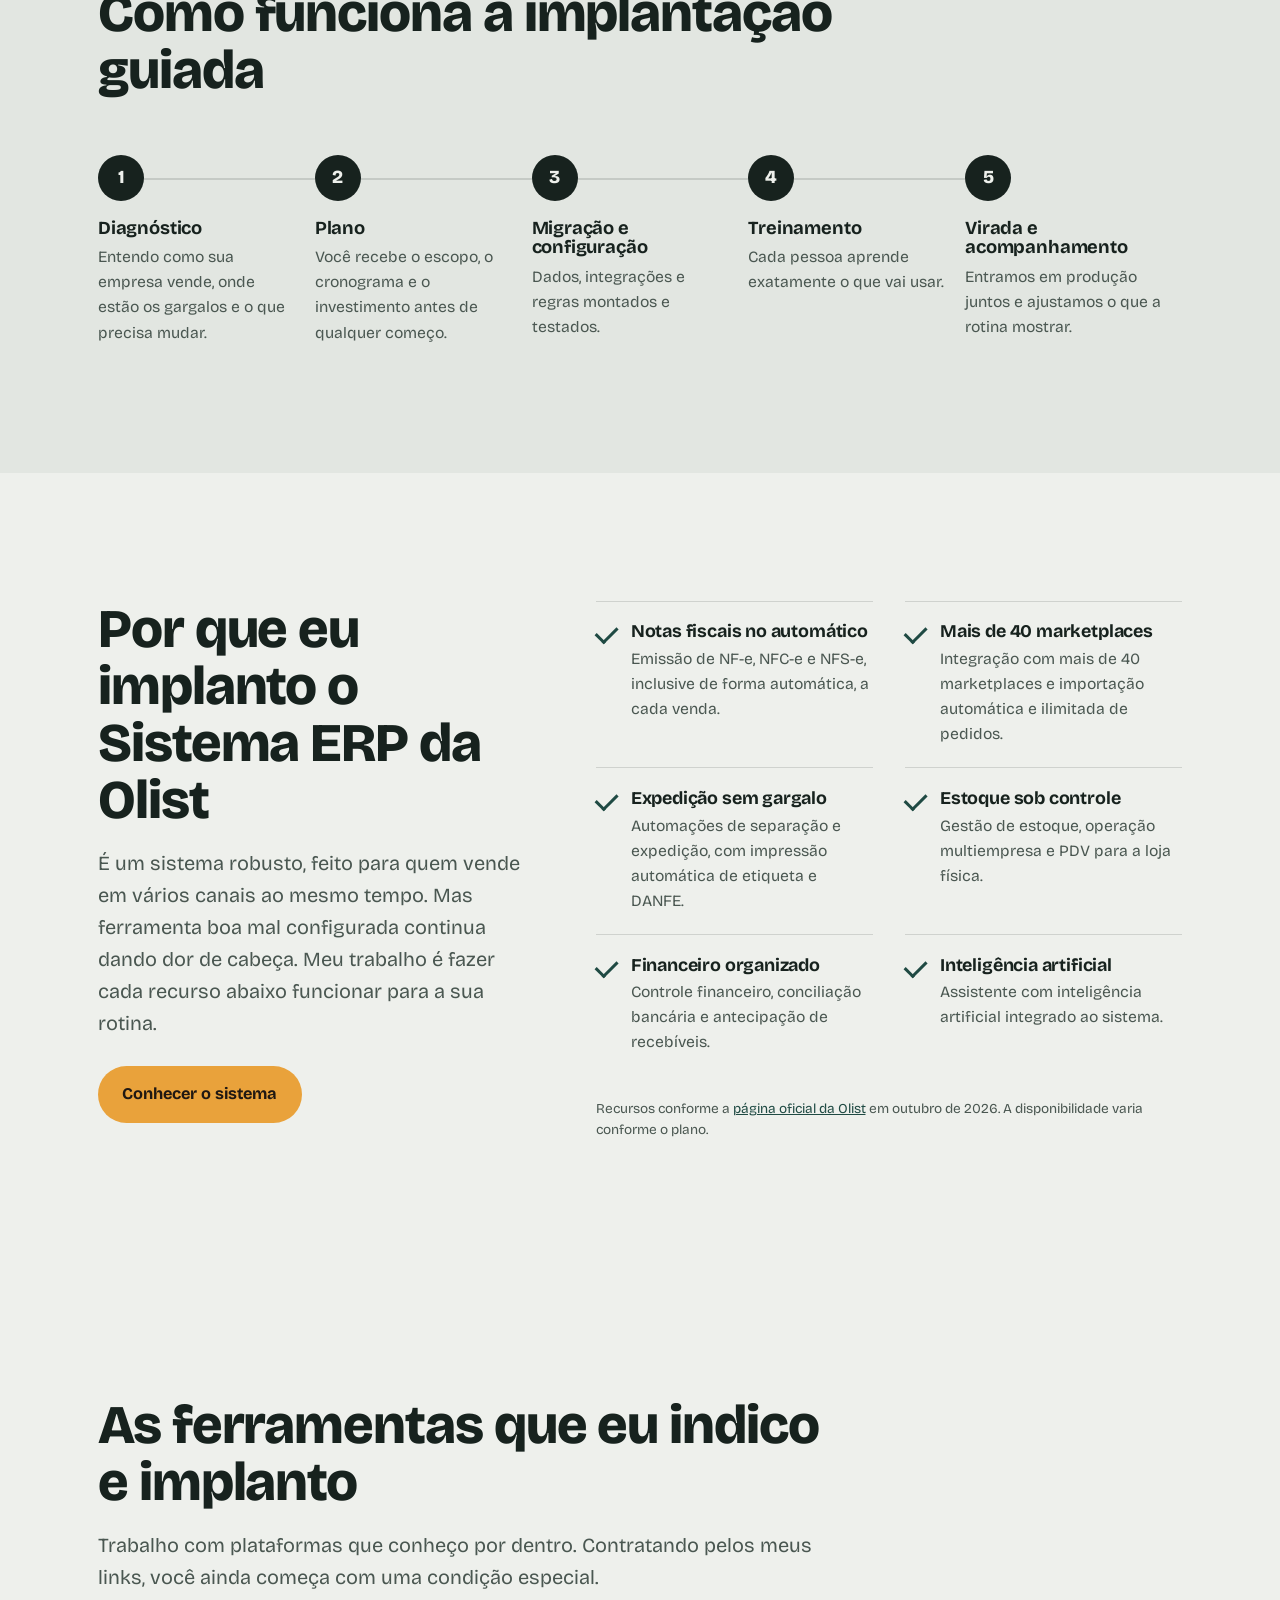
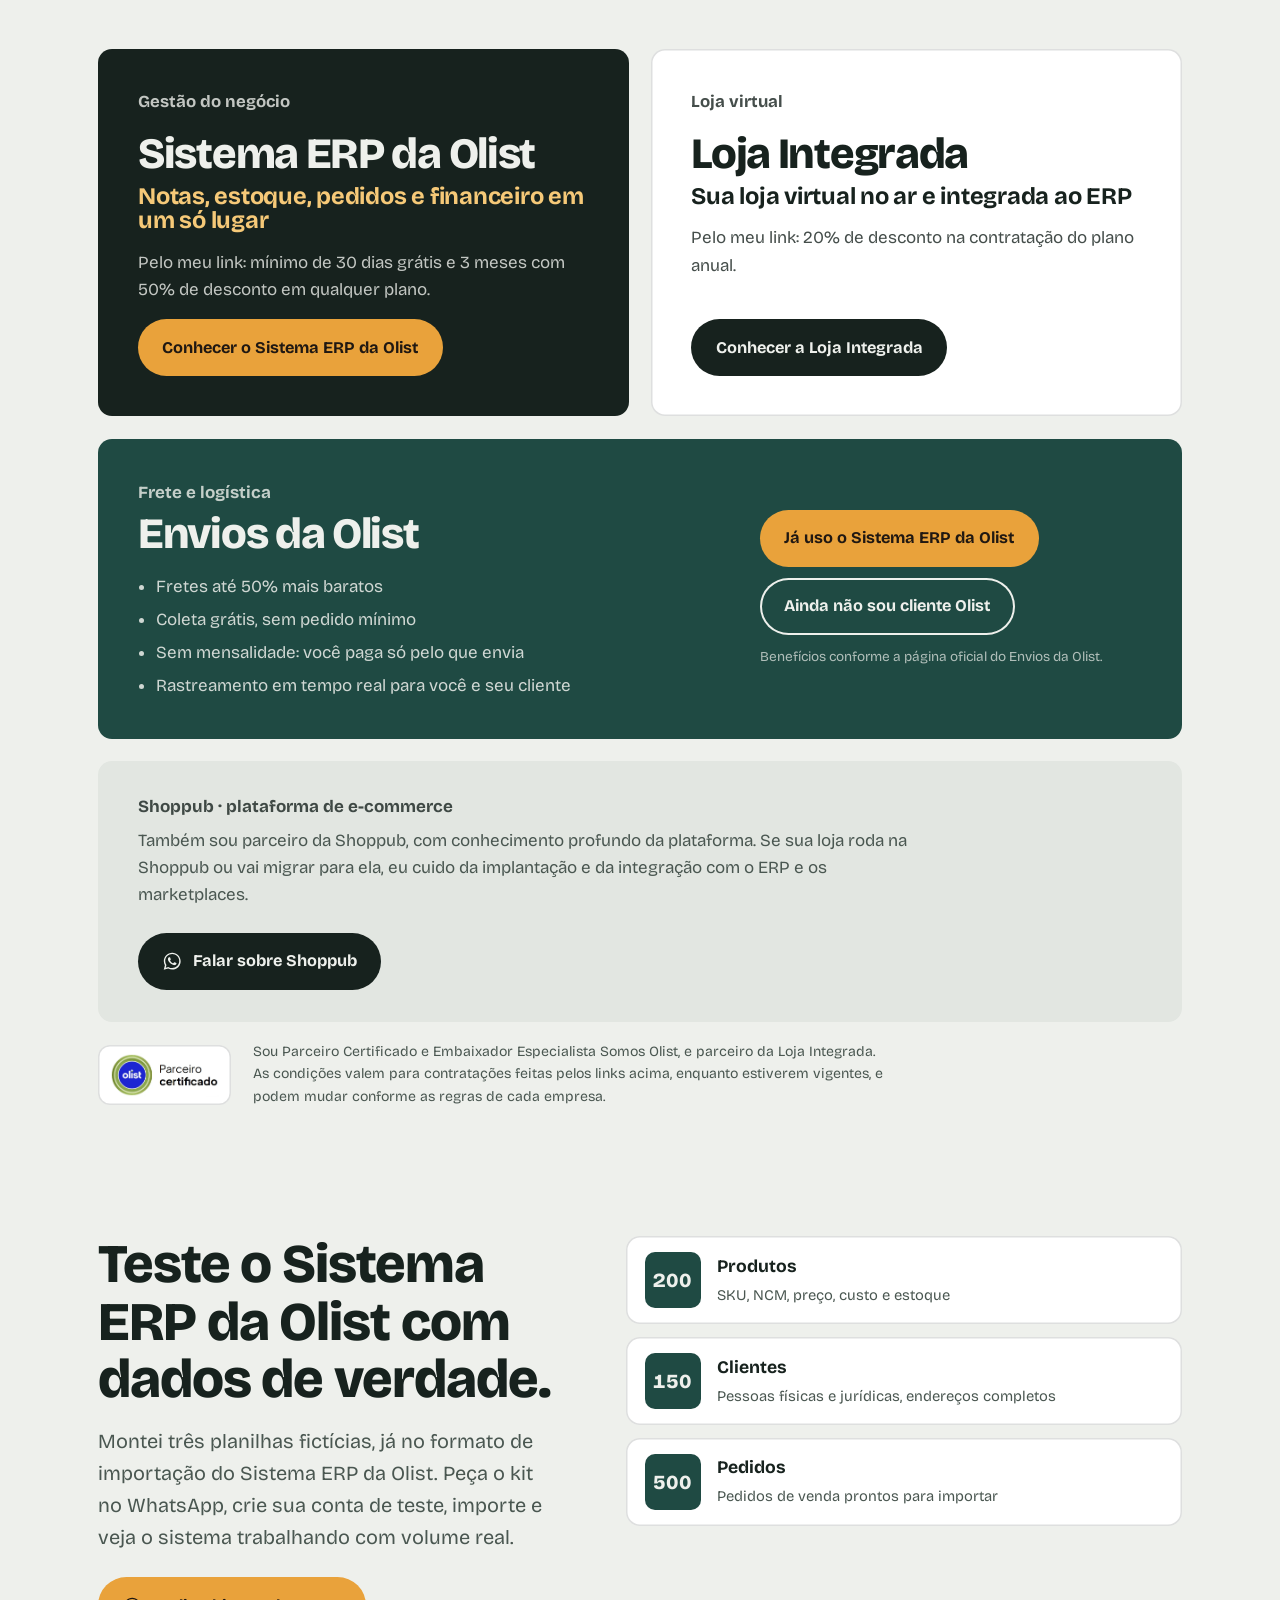
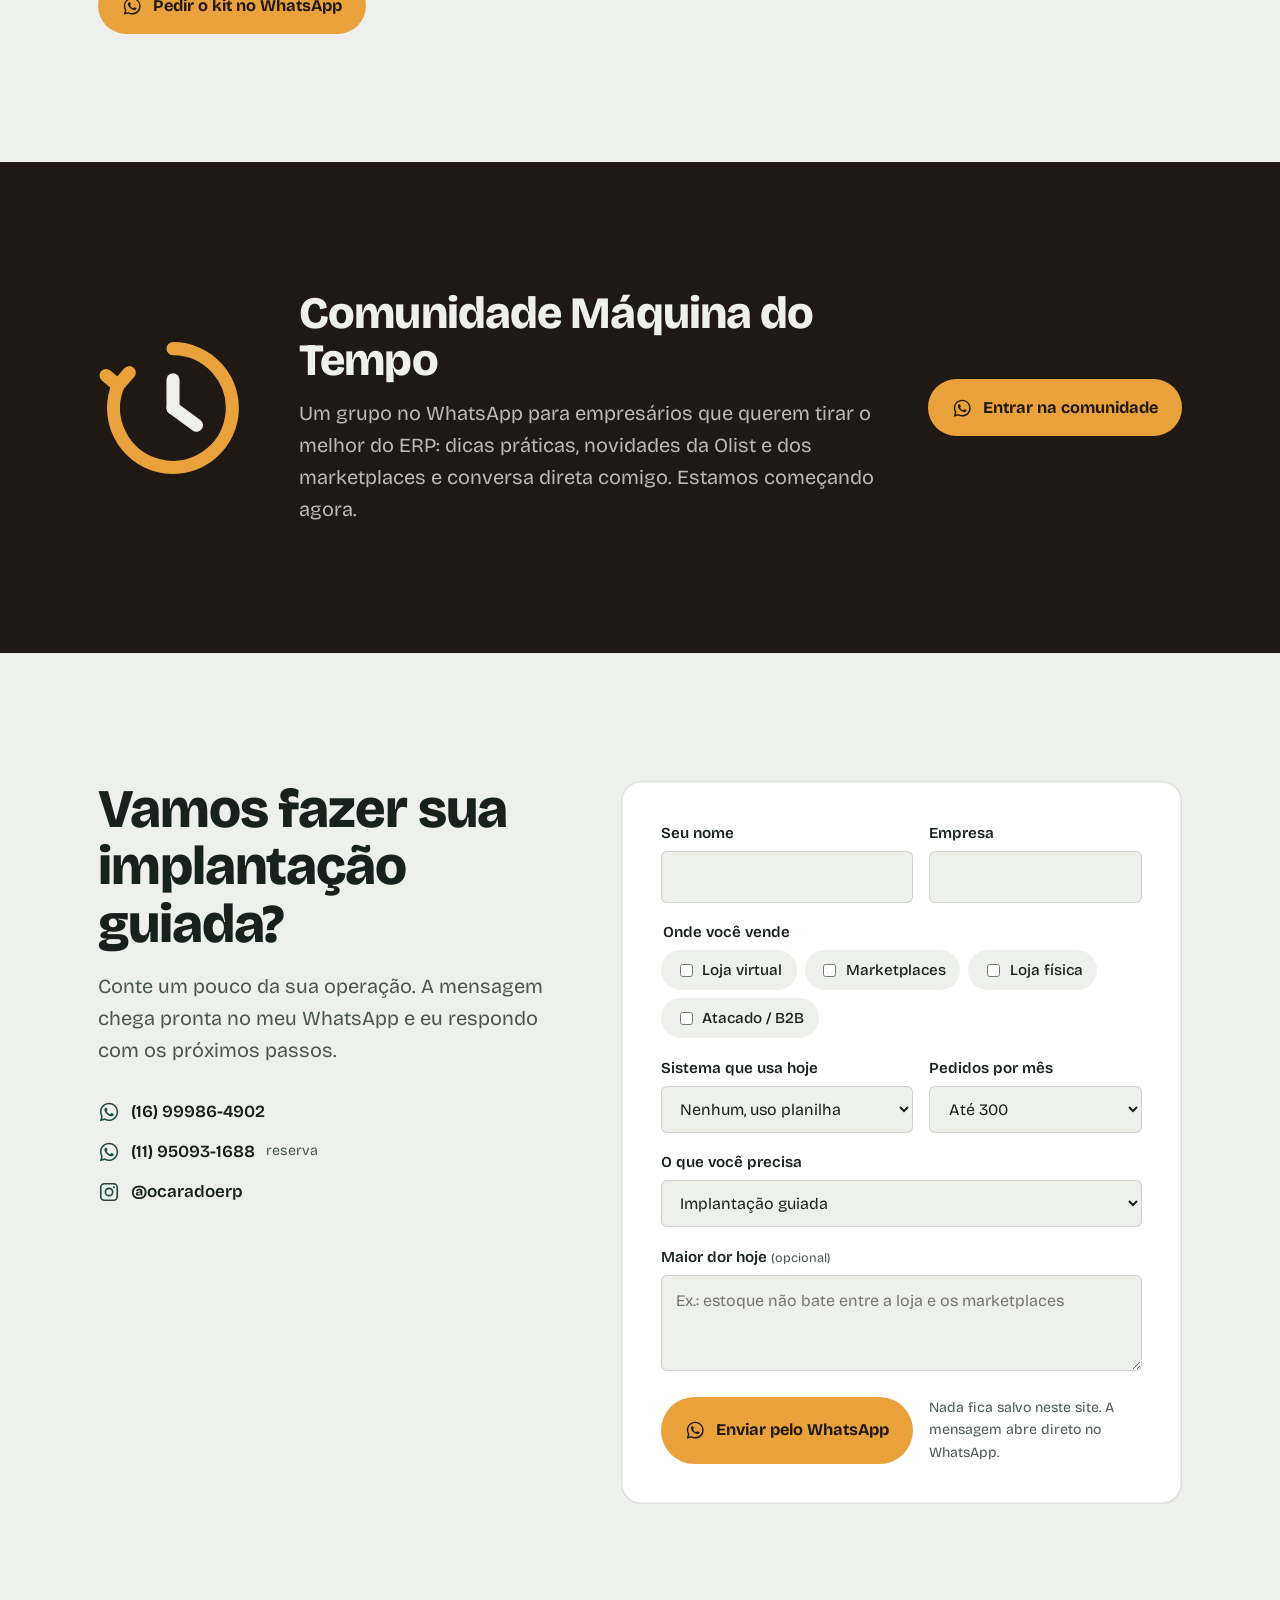
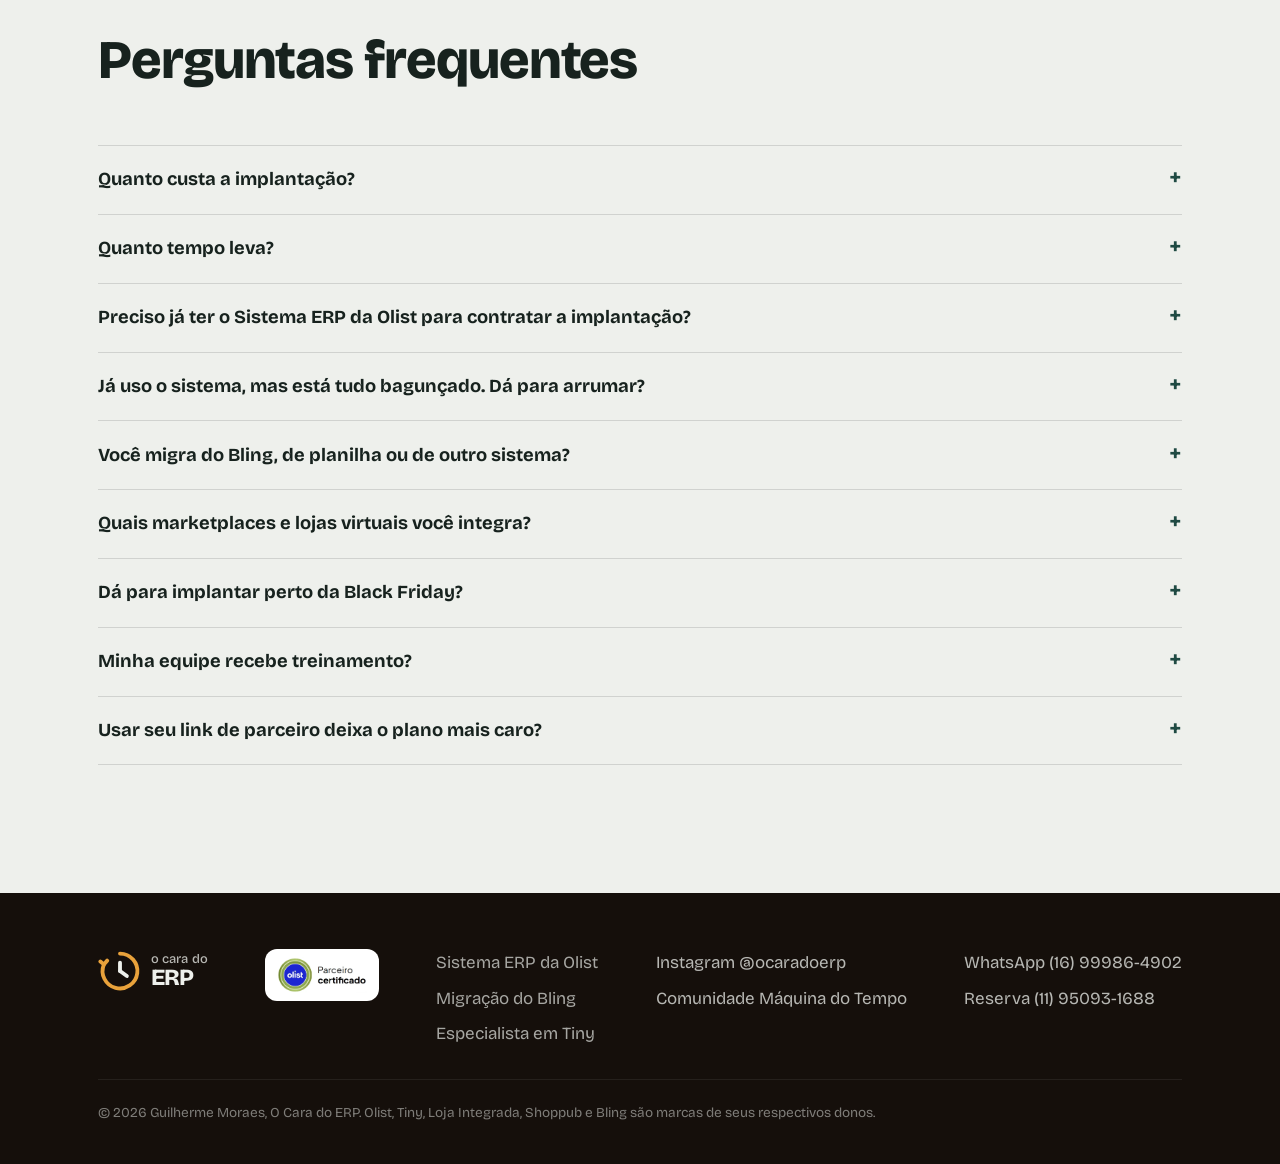
==== commit 3d8a6eb0: "Add files via upload" ====
--- a/index.html
+++ b/index.html
@@ -188,20 +188,22 @@
       </div>
       <figure class="hero-foto">
         <div class="fotos">
-          <picture class="ativa">
-            <source type="image/webp" srcset="/assets/img/guilherme-moraes-640.webp 640w, /assets/img/guilherme-moraes-1000.webp 1000w" sizes="(max-width:860px) 380px, 520px">
-            <img src="/assets/img/guilherme-moraes-1000.jpg" width="1000" height="1502" alt="Guilherme Moraes, o Cara do ERP, sentado, de blazer bege e camisa preta" fetchpriority="high">
-          </picture>
-          <picture class="">
-            <source type="image/webp" srcset="/assets/img/guilherme-moraes-azul-640.webp 640w, /assets/img/guilherme-moraes-azul-1000.webp 975w" sizes="(max-width:860px) 380px, 520px">
-            <img src="/assets/img/guilherme-moraes-azul-1000.jpg" width="975" height="1524" alt="Guilherme Moraes de blazer azul-marinho e camisa branca" loading="lazy">
-          </picture>
-          <picture class="">
-            <source type="image/webp" srcset="/assets/img/guilherme-moraes-grafite-640.webp 640w, /assets/img/guilherme-moraes-grafite-1000.webp 975w" sizes="(max-width:860px) 380px, 520px">
-            <img src="/assets/img/guilherme-moraes-grafite-1000.jpg" width="975" height="1524" alt="Guilherme Moraes de blazer grafite e camisa preta" loading="lazy">
-          </picture>
-        </div>
-        <figcaption><b>Guilherme Moraes</b>Especialista em implantação de ERP, lojas virtuais e marketplaces</figcaption>
+          <div class="slide ativa">
+            <picture>
+              <source type="image/webp" srcset="/assets/img/guilherme-moraes-640.webp 640w, /assets/img/guilherme-moraes-1000.webp 1000w" sizes="(max-width:860px) 380px, 520px">
+              <img src="/assets/img/guilherme-moraes-1000.jpg" width="1000" height="1502" alt="Guilherme Moraes, o Cara do ERP, sentado, de blazer bege e camisa preta" fetchpriority="high">
+            </picture>
+            <span class="legenda"><b>Guilherme Moraes</b>Especialista em implantação de ERP, lojas virtuais e marketplaces</span>
+          </div>
+          <div class="slide slide-video">
+            <video muted loop playsinline preload="none" poster="/assets/video/olist-erp-faturamento.jpg" aria-label="Sistema ERP da Olist: Pedido faturado e enviado no automático"><source src="/assets/video/olist-erp-faturamento.mp4" type="video/mp4"></video>
+            <span class="legenda"><b>Sistema ERP da Olist</b>Pedido faturado e enviado no automático</span>
+          </div>
+          <div class="slide slide-video">
+            <video muted loop playsinline preload="none" poster="/assets/video/olist-erp-separacao.jpg" aria-label="Sistema ERP da Olist: Separação e etiquetas em poucos cliques"><source src="/assets/video/olist-erp-separacao.mp4" type="video/mp4"></video>
+            <span class="legenda"><b>Sistema ERP da Olist</b>Separação e etiquetas em poucos cliques</span>
+          </div>
+        </div>
       </figure>
     </div>
   </section>
--- a/assets/css/site.css
+++ b/assets/css/site.css
@@ -315,3 +315,20 @@
 .fotos>picture.ativa{opacity:1}
 .frases>.frase{max-width:15ch;font-size:clamp(2.5rem,5.8vw,4.9rem)}
 .frases>.frase{font-size:clamp(2.4rem,5.2vw,4.4rem)}
+
+/* banner: slides com foto ou vídeo de tela */
+.fotos{position:relative}
+.fotos>.slide{grid-area:1/1;opacity:0;transition:opacity .9s ease;align-self:end;position:relative;height:100%;display:flex;align-items:flex-end;justify-content:center}
+.fotos>.slide.ativa{opacity:1}
+.fotos>.slide>picture{width:100%}
+.legenda{position:absolute;left:8%;bottom:9%;background:var(--papel);color:var(--tinta);padding:.7em 1em;border-radius:var(--raio-m);font-size:.92rem;line-height:1.3;max-width:15rem;box-shadow:0 18px 40px -18px rgba(0,0,0,.6)}
+.legenda b{display:block;font-size:1.05rem}
+.slide-video{padding-bottom:clamp(40px,6vw,72px)}
+.slide-video video{width:min(320px,70%);aspect-ratio:9/16;height:auto;border-radius:28px;object-fit:cover;box-shadow:0 30px 60px -24px rgba(0,0,0,.7),0 0 0 6px rgba(238,240,236,.08);background:#2b5fd9}
+.slide-video .legenda{left:auto;right:0;bottom:calc(clamp(40px,6vw,72px) + 6%)}
+@media (max-width:860px){
+  .legenda{left:0;bottom:12%}
+  .slide-video{padding-bottom:24px}
+  .slide-video video{width:min(250px,68%)}
+  .slide-video .legenda{right:0;left:auto;bottom:18%}
+}
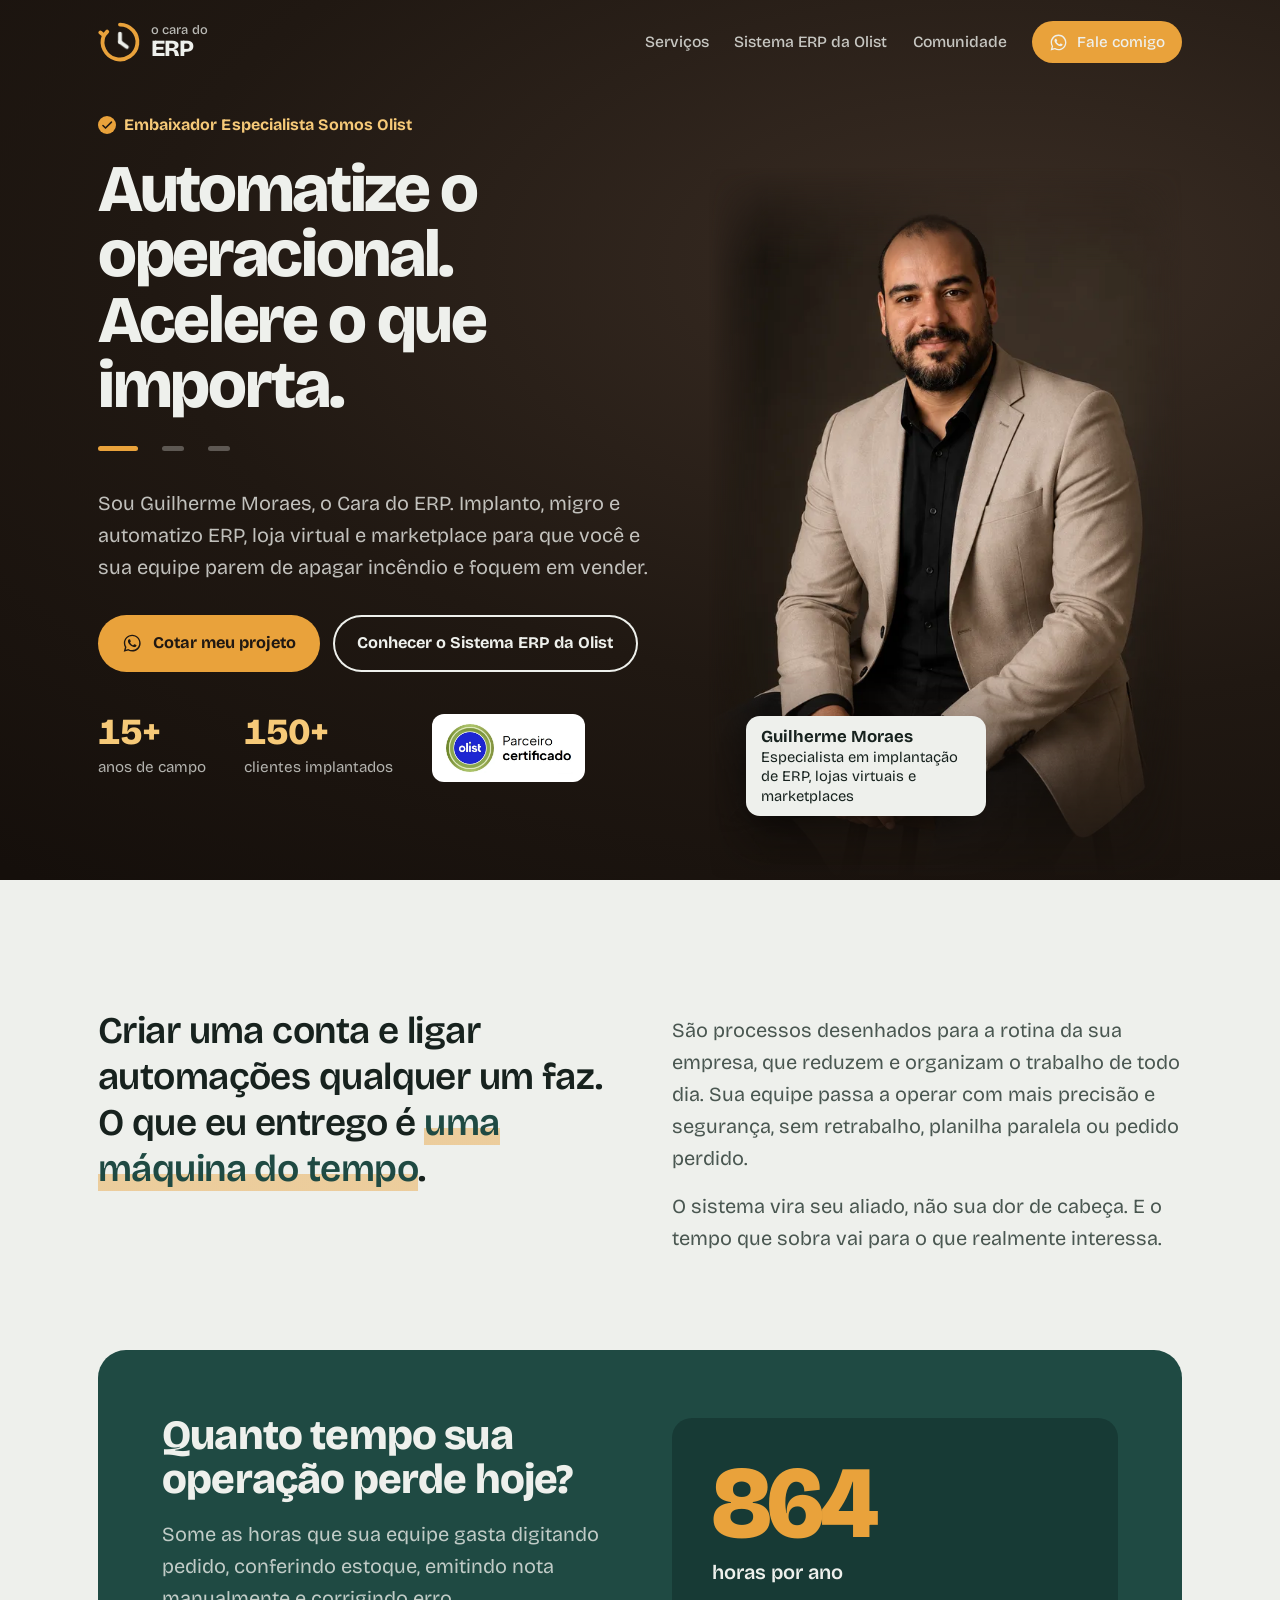
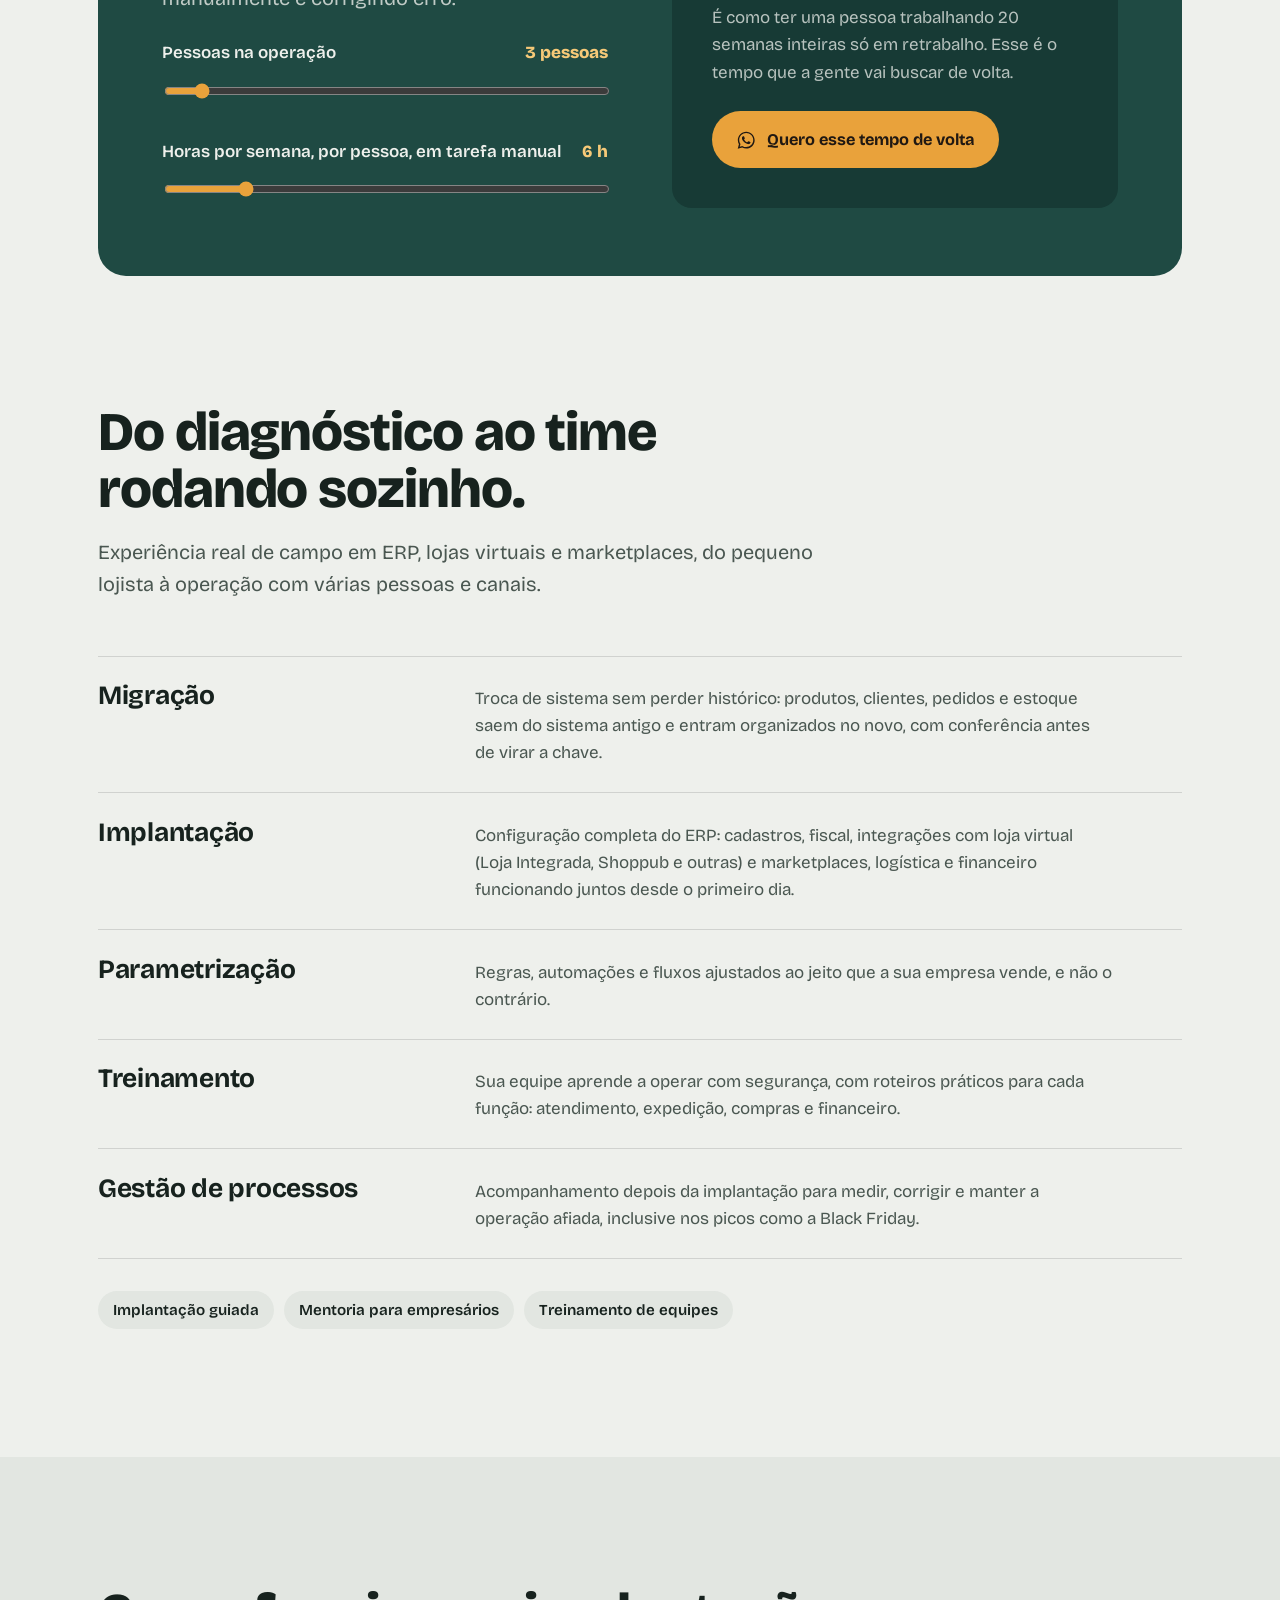
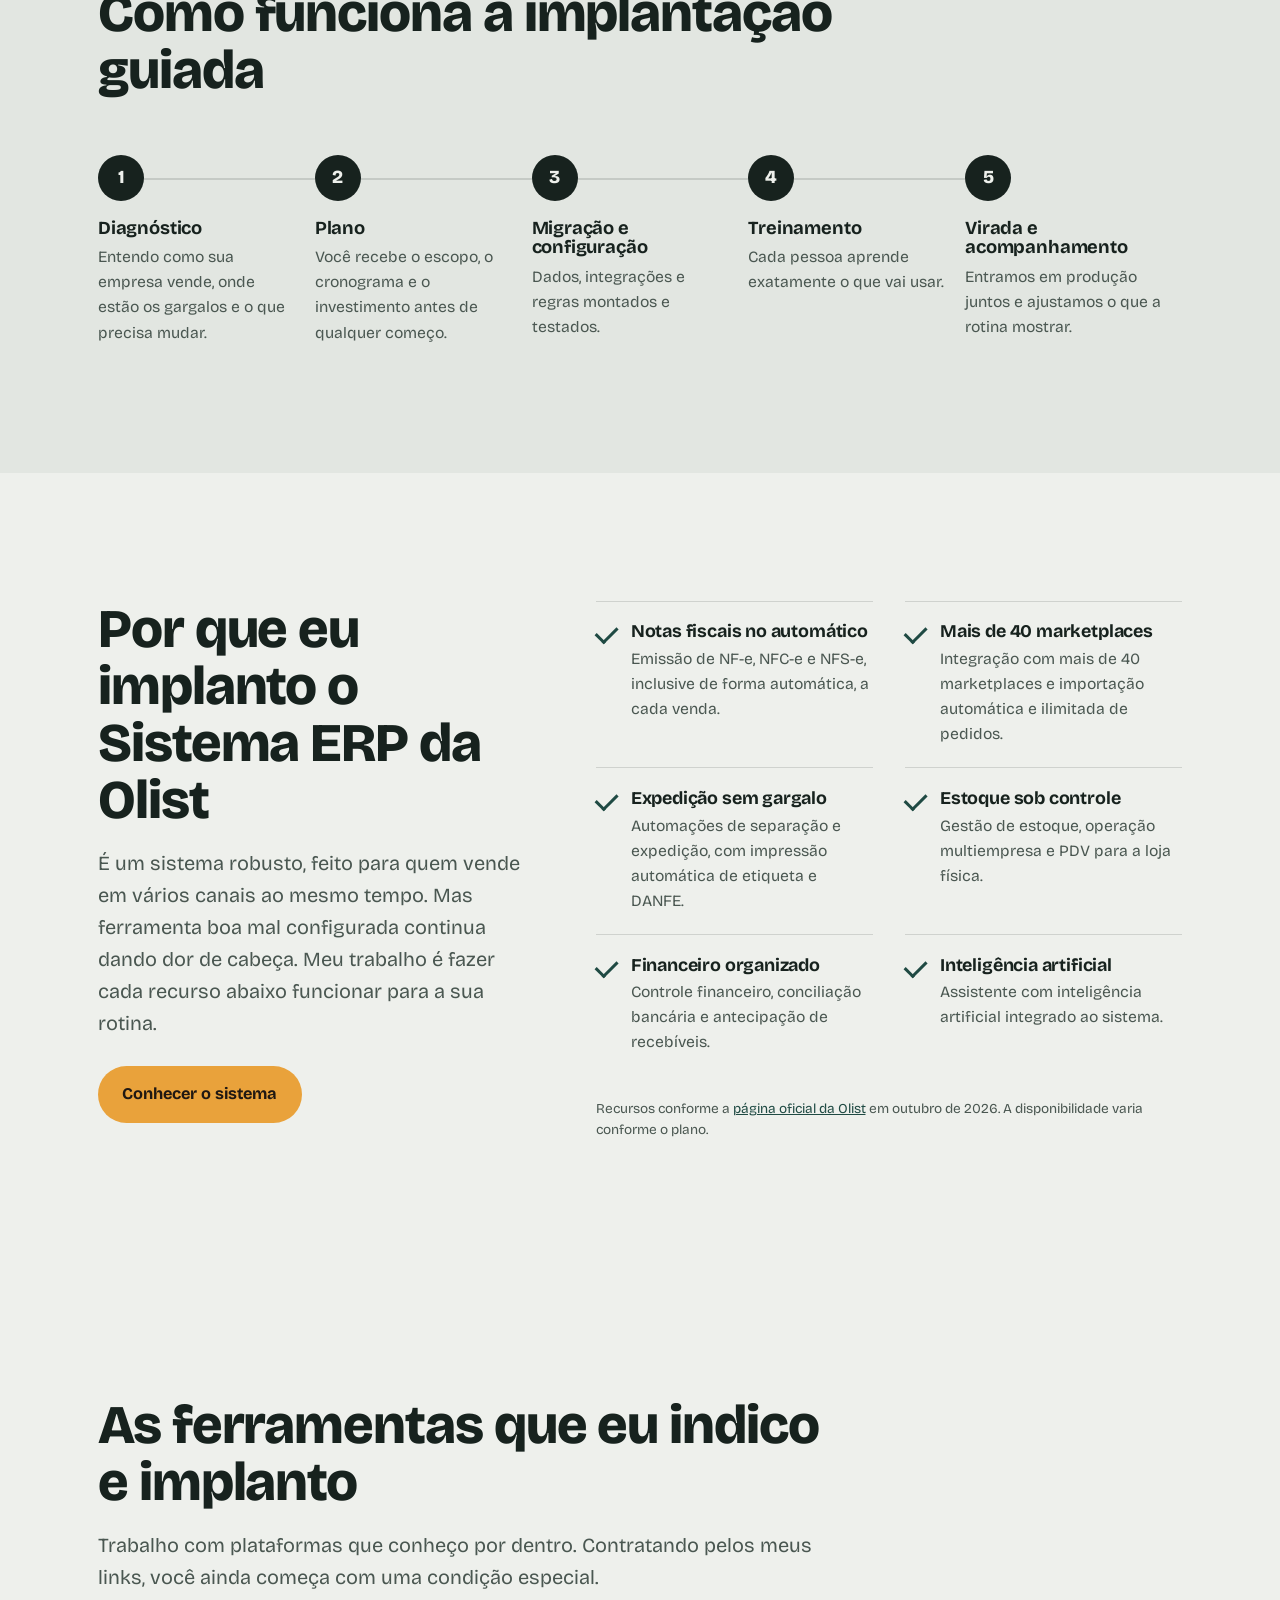
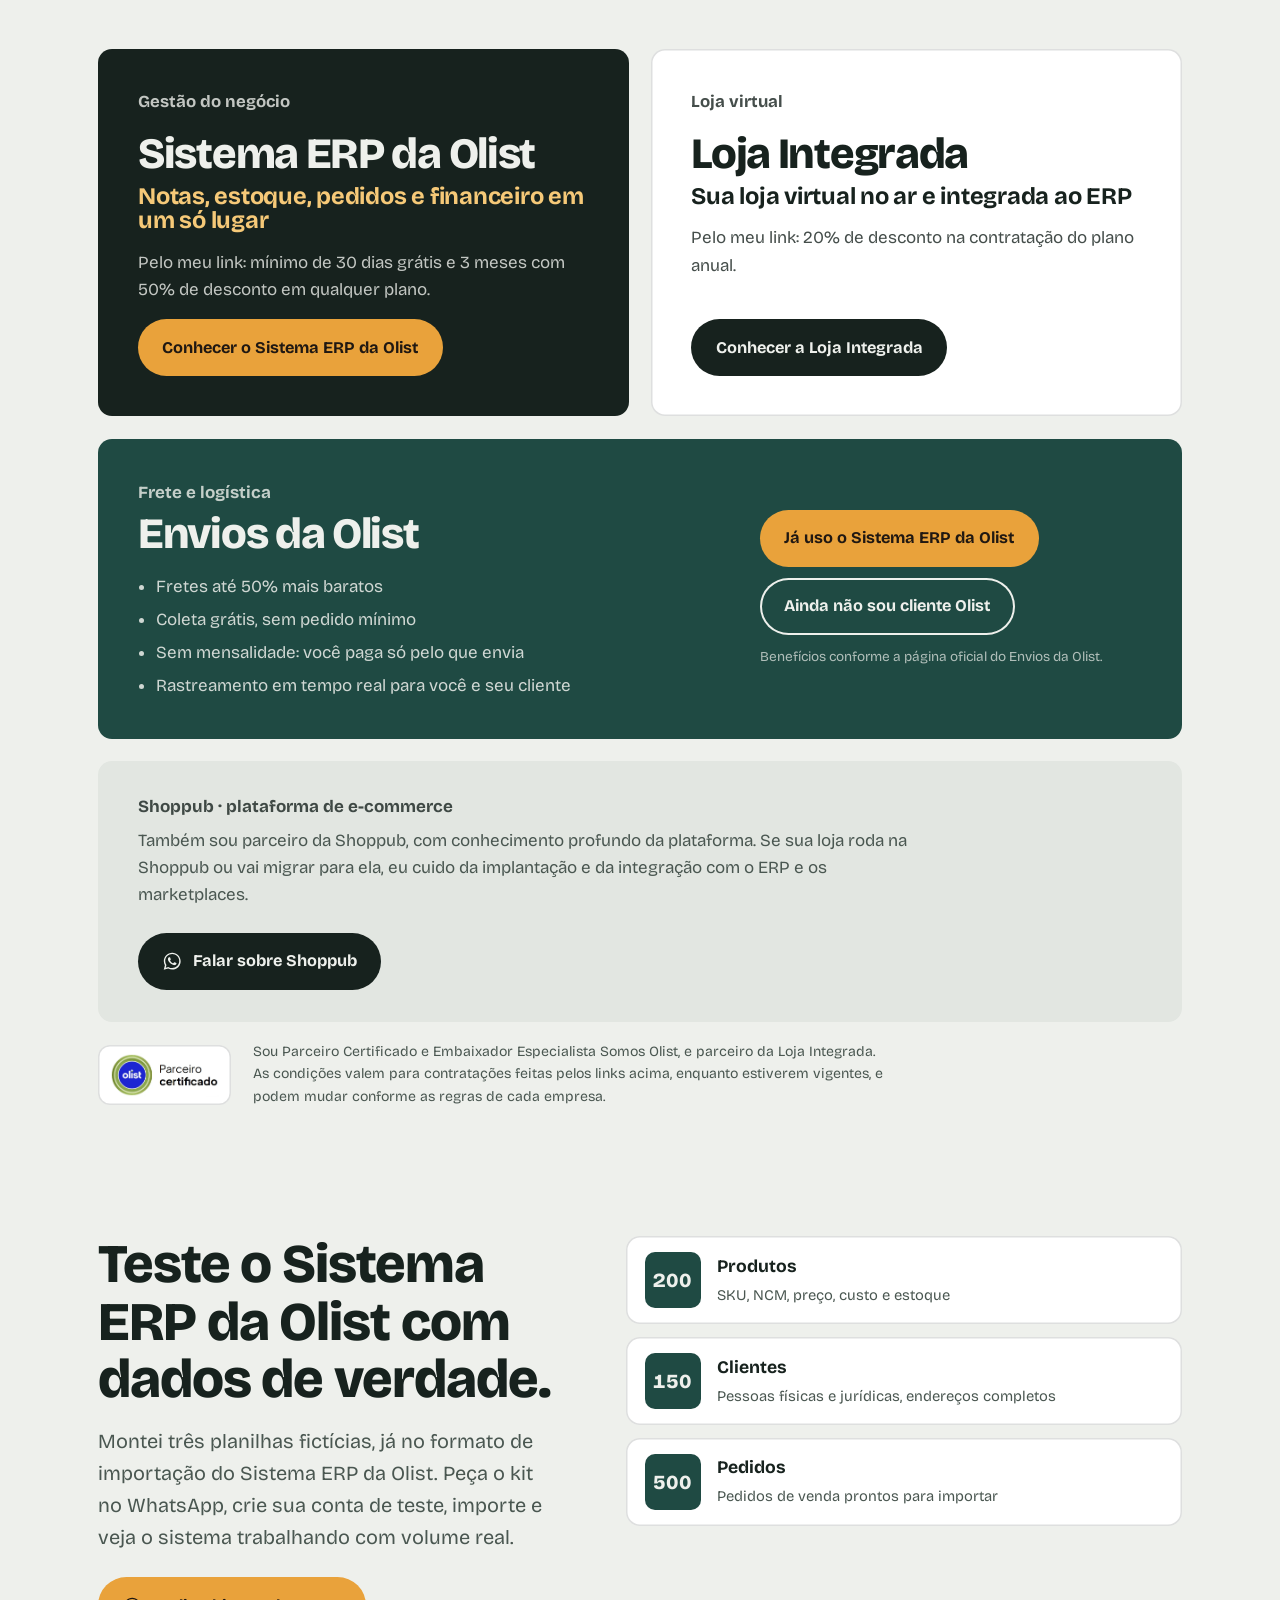
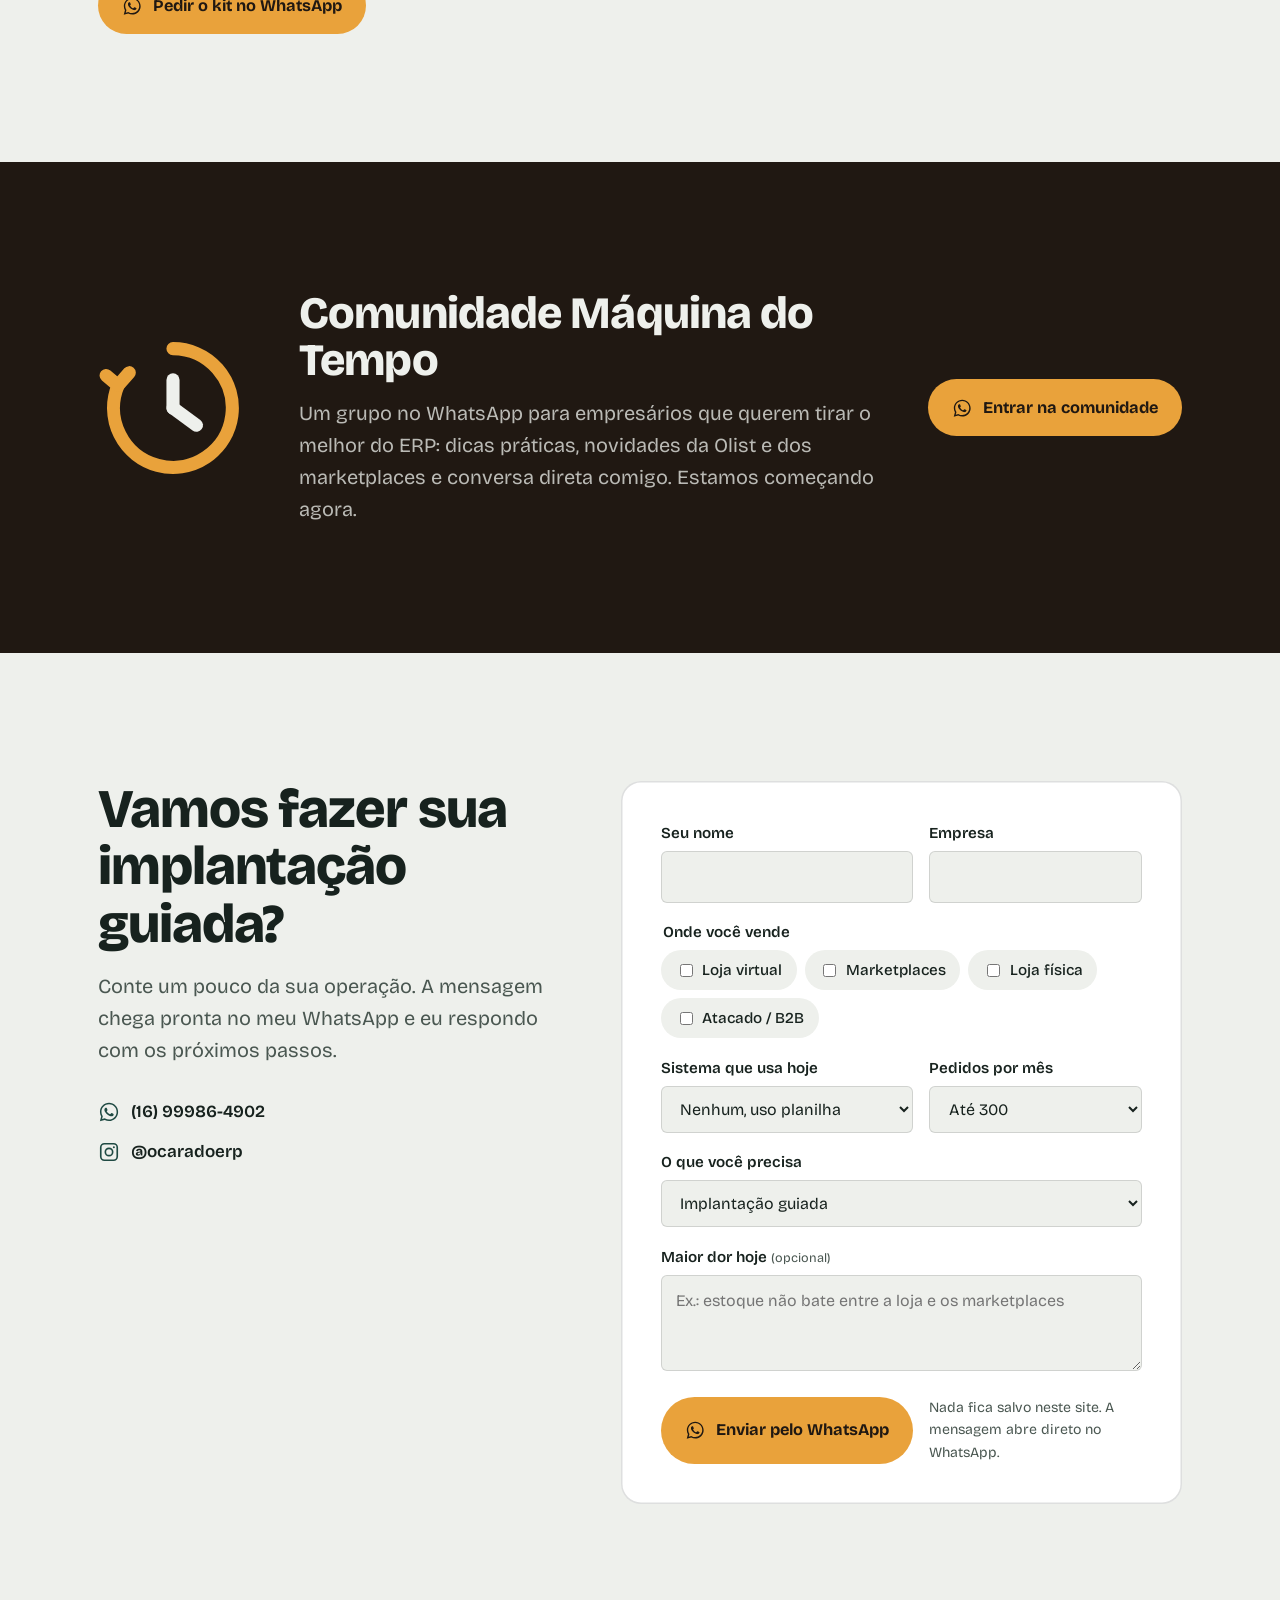
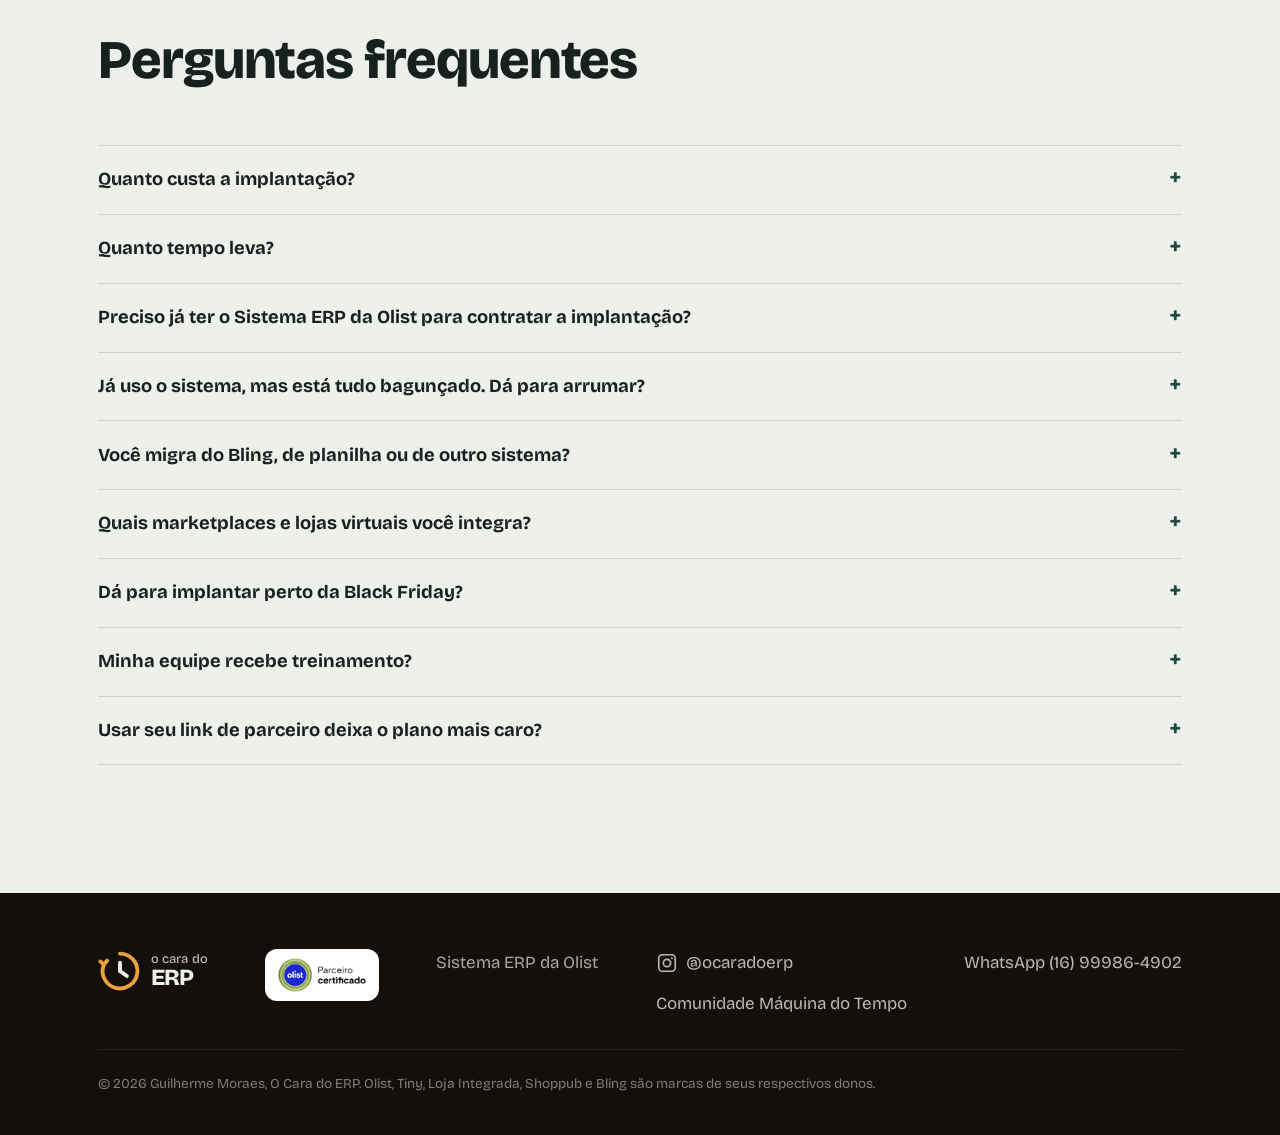
==== commit 7bfafa3e: "Add files via upload" ====
--- a/index.html
+++ b/index.html
@@ -89,7 +89,7 @@
    "name": "Você migra do Bling, de planilha ou de outro sistema?",
    "acceptedAnswer": {
     "@type": "Answer",
-    "text": "Sim, migração é uma das minhas especialidades. Levo produtos, clientes, pedidos e estoque e confiro tudo antes da virada. Veja como funciona a migração do Bling."
+    "text": "Sim, migração é uma das minhas especialidades. Levo produtos, clientes, pedidos e estoque e confiro tudo antes da virada."
    }
   },
   {
@@ -377,7 +377,6 @@
         </div>
         <div class="contatos">
           <a href="https://wa.me/5516999864902" data-zap="contato"><svg aria-hidden="true"><use href="#i-zap"/></svg>(16) 99986-4902</a>
-          <a href="https://wa.me/5511950931688" data-zap="reserva"><svg aria-hidden="true"><use href="#i-zap"/></svg>(11) 95093-1688 <small style="font-weight:400;color:var(--tinta-2)">reserva</small></a>
           <a href="https://www.instagram.com/ocaradoerp/" target="_blank" rel="noopener" data-insta><svg aria-hidden="true"><use href="#i-insta"/></svg>@ocaradoerp</a>
         </div>
       </div>
@@ -437,7 +436,7 @@
       <details><summary>Quanto tempo leva?</summary><p>Depende do número de produtos, dos canais de venda e do tamanho da equipe. O cronograma faz parte da proposta, e só começamos com as datas combinadas.</p></details>
       <details><summary>Preciso já ter o Sistema ERP da Olist para contratar a implantação?</summary><p>Não. Se ainda não tem, crie a conta pelo meu link de parceiro. Se já tem, eu trabalho na sua conta atual.</p></details>
       <details><summary>Já uso o sistema, mas está tudo bagunçado. Dá para arrumar?</summary><p>Dá, e sem começar do zero. Reviso cadastros, regras fiscais, integrações e automações, corrijo o que está travando a operação e treino a equipe no jeito certo de usar.</p></details>
-      <details><summary>Você migra do Bling, de planilha ou de outro sistema?</summary><p>Sim, migração é uma das minhas especialidades. Levo produtos, clientes, pedidos e estoque e confiro tudo antes da virada. <a href="/migracao-bling/">Veja como funciona a migração do Bling</a>.</p></details>
+      <details><summary>Você migra do Bling, de planilha ou de outro sistema?</summary><p>Sim, migração é uma das minhas especialidades. Levo produtos, clientes, pedidos e estoque e confiro tudo antes da virada.</p></details>
       <details><summary>Quais marketplaces e lojas virtuais você integra?</summary><p>O Sistema ERP da Olist se conecta a mais de 40 marketplaces. Eu configuro as integrações que a sua operação usa, inclusive com lojas na Loja Integrada e na Shoppub.</p></details>
       <details><summary>Dá para implantar perto da Black Friday?</summary><p>Dá, com estratégia. Perto de datas de pico, priorizamos o essencial para vender com segurança e deixamos as melhorias para depois. Quanto antes começar, mais tranquilo fica.</p></details>
       <details><summary>Minha equipe recebe treinamento?</summary><p>Sim. O treinamento faz parte de toda implantação guiada, com roteiros práticos para cada função: atendimento, expedição, compras e financeiro.</p></details>
@@ -455,16 +454,13 @@
     <span class="selo selo-rodape"><picture><source type="image/webp" srcset="/assets/img/selo-parceiro-certificado-olist.webp"><img src="/assets/img/selo-parceiro-certificado-olist.png" width="486" height="196" alt="Selo Olist Parceiro Certificado" loading="lazy"></picture></span>
     <ul class="links-int">
       <li><a href="/#por-que-olist">Sistema ERP da Olist</a></li>
-      <li><a href="/migracao-bling/">Migração do Bling</a></li>
-      <li><a href="/tiny/">Especialista em Tiny</a></li>
     </ul>
     <ul>
-      <li><a href="https://www.instagram.com/ocaradoerp/" target="_blank" rel="noopener" data-insta>Instagram @ocaradoerp</a></li>
+      <li><a class="insta" href="https://www.instagram.com/ocaradoerp/" target="_blank" rel="noopener" data-insta aria-label="Instagram @ocaradoerp"><svg aria-hidden="true"><use href="#i-insta"/></svg>@ocaradoerp</a></li>
       <li><a href="https://chat.whatsapp.com/HYjwi8RYD5YH8qgoTvv7V4" target="_blank" rel="noopener" data-comunidade>Comunidade Máquina do Tempo</a></li>
     </ul>
     <ul>
       <li><a href="https://wa.me/5516999864902" data-zap="rodape">WhatsApp (16) 99986-4902</a></li>
-      <li><a href="https://wa.me/5511950931688" data-zap="rodape-reserva">Reserva (11) 95093-1688</a></li>
     </ul>
     <p class="rodape-fim">© <span id="ano">2026</span> Guilherme Moraes, O Cara do ERP. Olist, Tiny, Loja Integrada, Shoppub e Bling são marcas de seus respectivos donos.</p>
   </div>
--- a/assets/css/site.css
+++ b/assets/css/site.css
@@ -332,3 +332,21 @@
   .slide-video video{width:min(250px,68%)}
   .slide-video .legenda{right:0;left:auto;bottom:18%}
 }
+
+/* correções celular (v10) */
+.hero-foto{margin:0}
+@media (max-width:860px){
+  .hero-foto{max-width:320px;width:100%}
+  .slide-video{padding-bottom:16px}
+  .slide-video video{width:min(250px,78%)}
+  .slide-video .legenda,.legenda{left:0;right:auto;bottom:10%;max-width:min(15rem,85%)}
+}
+.calc>*{min-width:0}
+.campo-faixa label{flex-wrap:wrap}
+@media (max-width:860px){.calc{grid-template-columns:minmax(0,1fr);padding:28px 20px}}
+@media (max-width:420px){
+  .btn{white-space:normal;text-align:left;line-height:1.25}
+  .resultado{padding:22px 18px}
+}
+footer .insta{display:inline-flex;align-items:center;gap:.5rem}
+footer .insta svg{width:22px;height:22px}
